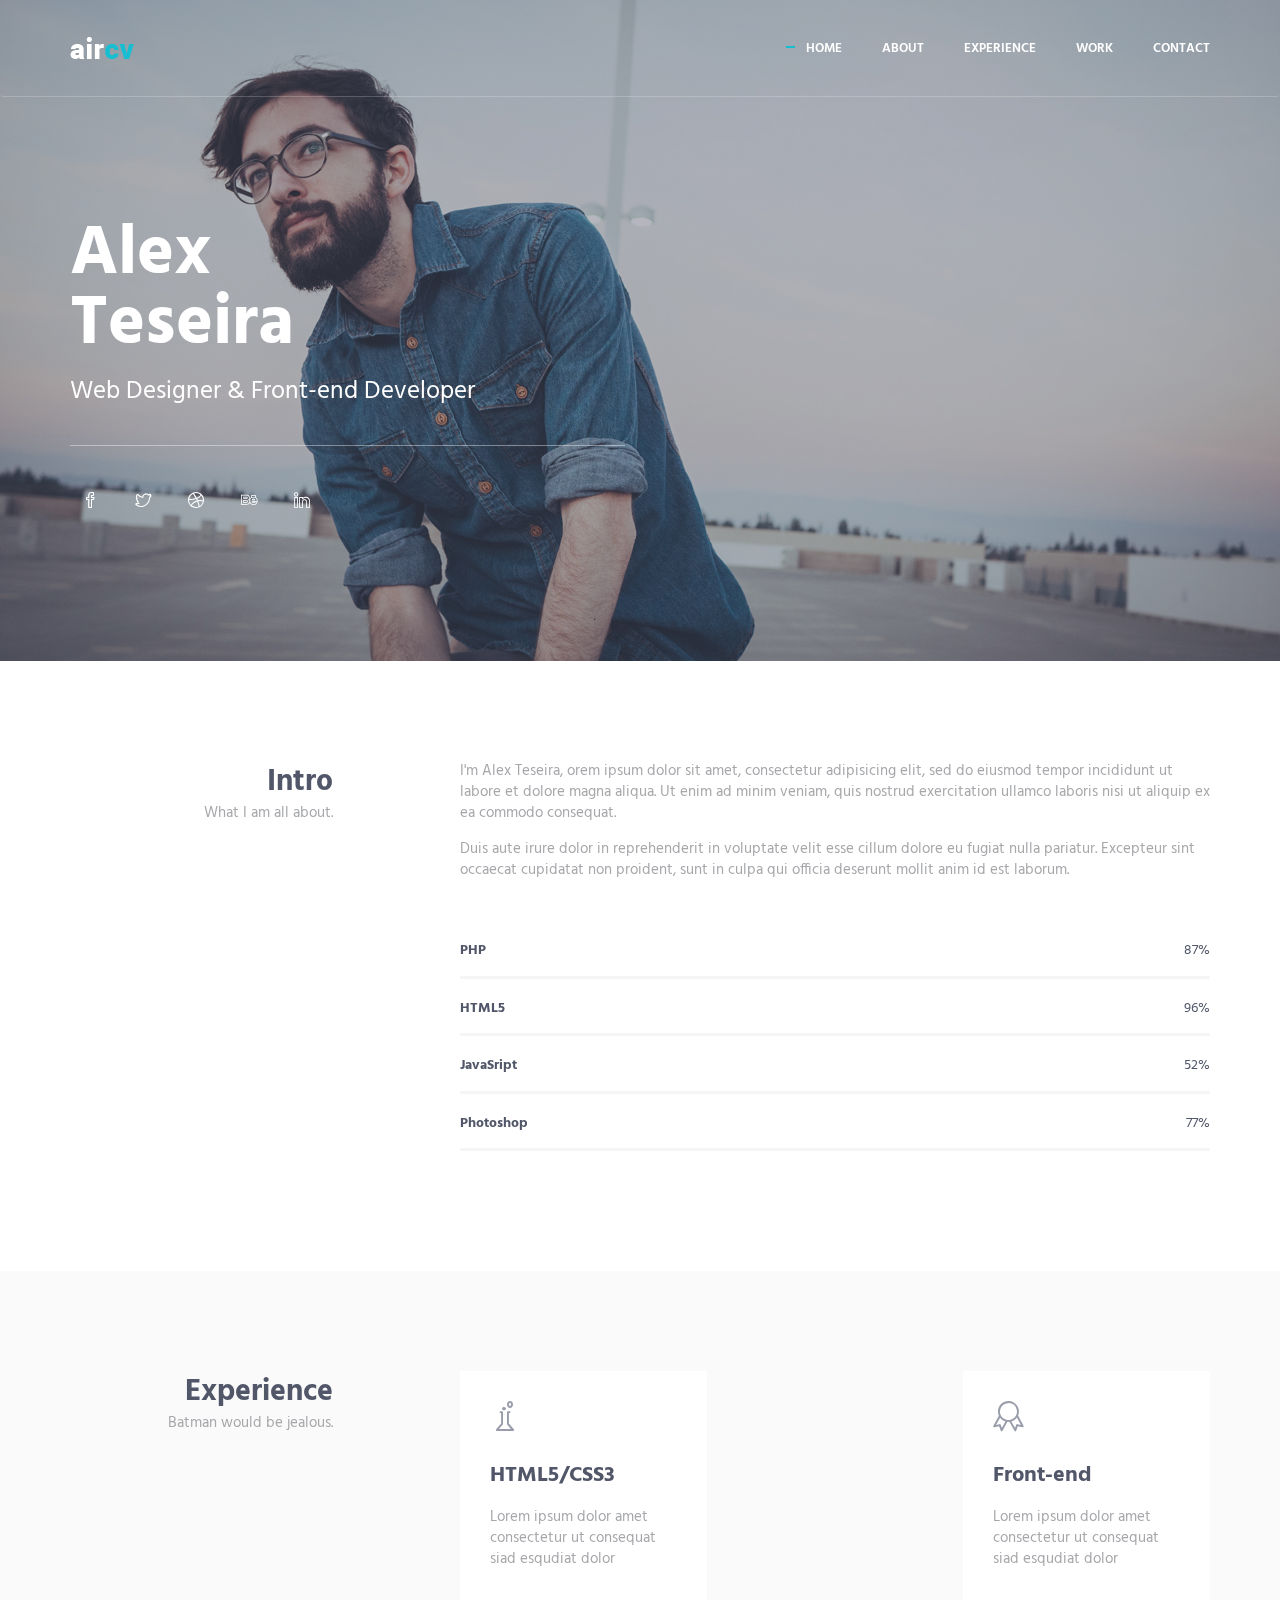
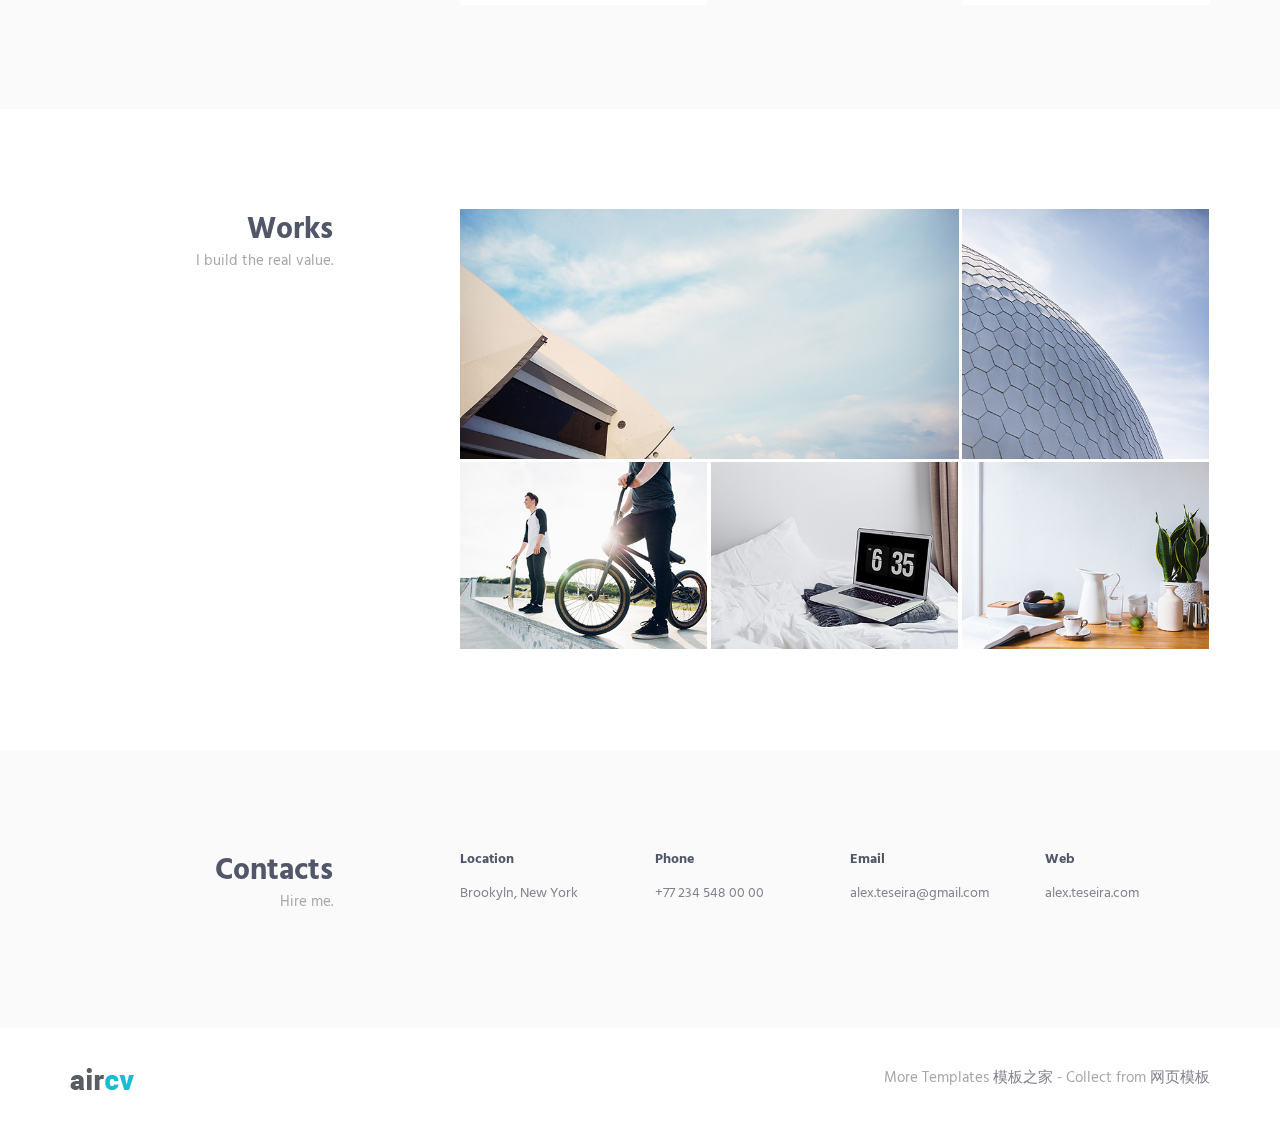
==== index.html @ edca2f36 "add new file" ====
<!DOCTYPE html>
<html lang="en" class="no-js">
    <!-- BEGIN HEAD -->
    <head>
        <meta charset="utf-8"/>
        <title>Metronic "Aircv" Frontend Freebie</title>
        <meta http-equiv="X-UA-Compatible" content="IE=edge">
        <meta content="width=device-width, initial-scale=1" name="viewport"/>
        <meta content="" name="description"/>
        <meta content="" name="author"/>

        <!-- GLOBAL MANDATORY STYLES -->
        <link href="http://fonts.googleapis.com/css?family=Hind:300,400,500,600,700" rel="stylesheet" type="text/css">
        <link href="vendor/simple-line-icons/css/simple-line-icons.css" rel="stylesheet" type="text/css"/>
        <link href="vendor/bootstrap/css/bootstrap.min.css" rel="stylesheet" type="text/css"/>

        <!-- PAGE LEVEL PLUGIN STYLES -->
        <link href="css/animate.css" rel="stylesheet">

        <!-- THEME STYLES -->
        <link href="css/layout.min.css" rel="stylesheet" type="text/css"/>

        <!-- Favicon -->
        <link rel="shortcut icon" href="favicon.ico"/>
    </head>
    <!-- END HEAD -->

    <!-- BODY -->
    <body id="body" data-spy="scroll" data-target=".header">

        <!--========== HEADER ==========-->
        <header class="header navbar-fixed-top">
            <!-- Navbar -->
            <nav class="navbar" role="navigation">
                <div class="container">
                    <!-- Brand and toggle get grouped for better mobile display -->
                    <div class="menu-container js_nav-item">
                        <button type="button" class="navbar-toggle" data-toggle="collapse" data-target=".nav-collapse">
                            <span class="sr-only">Toggle navigation</span>
                            <span class="toggle-icon"></span>
                        </button>

                        <!-- Logo -->
                        <div class="logo">
                            <a class="logo-wrap" href="#body">
                                <img class="logo-img logo-img-main" src="img/logo.png" alt="Asentus Logo">
                                <img class="logo-img logo-img-active" src="img/logo-dark.png" alt="Asentus Logo">
                            </a>
                        </div>
                        <!-- End Logo -->
                    </div>

                    <!-- Collect the nav links, forms, and other content for toggling -->
                    <div class="collapse navbar-collapse nav-collapse">
                        <div class="menu-container">
                            <ul class="nav navbar-nav navbar-nav-right">
                                <li class="js_nav-item nav-item"><a class="nav-item-child nav-item-hover" href="#body">Home</a></li>
                                <li class="js_nav-item nav-item"><a class="nav-item-child nav-item-hover" href="#about">About</a></li>
                                <li class="js_nav-item nav-item"><a class="nav-item-child nav-item-hover" href="#experience">Experience</a></li>
                                <li class="js_nav-item nav-item"><a class="nav-item-child nav-item-hover" href="#work">Work</a></li>
                                <li class="js_nav-item nav-item"><a class="nav-item-child nav-item-hover" href="#contact">Contact</a></li>
                            </ul>
                        </div>
                    </div>
                    <!-- End Navbar Collapse -->
                </div>
            </nav>
            <!-- Navbar -->
        </header>
        <!--========== END HEADER ==========-->

        <!--========== SLIDER ==========-->
        <div class="promo-block parallax-window" data-parallax="scroll" data-image-src="img/1920x1080/01.jpg">
            <div class="container">
                <div class="row">
                    <div class="col-sm-6">
                        <div class="promo-block-divider">
                            <h1 class="promo-block-title">Alex <br/> Teseira</h1>
                            <p class="promo-block-text">Web Designer &amp; Front-end Developer</p>
                        </div>
                        <ul class="list-inline">
                            <li><a href="#" class="social-icons"><i class="icon-social-facebook"></i></a></li>
                            <li><a href="#" class="social-icons"><i class="icon-social-twitter"></i></a></li>
                            <li><a href="#" class="social-icons"><i class="icon-social-dribbble"></i></a></li>
                            <li><a href="#" class="social-icons"><i class="icon-social-behance"></i></a></li>
                            <li><a href="#" class="social-icons"><i class="icon-social-linkedin"></i></a></li>
                        </ul>
                    </div>
                </div>
                <!--// end row -->
            </div>
        </div>
        <!--========== SLIDER ==========-->

        <!--========== PAGE LAYOUT ==========-->
        <!-- About -->
        <div id="about">
            <div class="container content-lg">
                <div class="row">
                    <div class="col-sm-3 sm-margin-b-30">
                        <div class="text-right sm-text-left">
                            <h2 class="margin-b-0">Intro</h2>
                            <p>What I am all about.</p>
                        </div>
                    </div>
                    <div class="col-sm-8 col-sm-offset-1">
                        <div class="margin-b-60">
                            <p>I'm Alex Teseira, orem ipsum dolor sit amet, consectetur adipisicing elit, sed do eiusmod tempor incididunt ut labore et dolore magna aliqua. Ut enim ad minim veniam, quis nostrud exercitation ullamco laboris nisi ut aliquip ex ea commodo consequat.</p>
                            <p>Duis aute irure dolor in reprehenderit in voluptate velit esse cillum dolore eu fugiat nulla pariatur. Excepteur sint occaecat cupidatat non proident, sunt in culpa qui officia deserunt mollit anim id est laborum.</p>
                        </div>

                        <!-- Progress Box -->
                        <div class="progress-box">
                            <h5>PHP <span class="color-heading pull-right">87%</span></h5>
                            <div class="progress">
                                <div class="progress-bar bg-color-base" role="progressbar" data-width="87"></div>
                            </div>
                        </div>
                        <div class="progress-box">
                            <h5>HTML5 <span class="color-heading pull-right">96%</span></h5>
                            <div class="progress">
                                <div class="progress-bar bg-color-base" role="progressbar" data-width="96"></div>
                            </div>
                        </div>
                        <div class="progress-box">
                            <h5>JavaSript <span class="color-heading pull-right">52%</span></h5>
                            <div class="progress">
                                <div class="progress-bar bg-color-base" role="progressbar" data-width="52"></div>
                            </div>
                        </div>
                        <div class="progress-box">
                            <h5>Photoshop <span class="color-heading pull-right">77%</span></h5>
                            <div class="progress">
                                <div class="progress-bar bg-color-base" role="progressbar" data-width="77"></div>
                            </div>
                        </div>
                        <!-- End Progress Box -->
                    </div>
                </div>
                <!--// end row -->
            </div>
        </div>
        <!-- End About -->

        <!-- Experience -->
        <div id="experience">
            <div class="bg-color-sky-light" data-auto-height="true">
                <div class="container content-lg">
                    <div class="row">
                        <div class="col-sm-3 sm-margin-b-30">
                            <div class="text-right sm-text-left">
                                <h2 class="margin-b-0">Experience</h2>
                                <p>Batman would be jealous.</p>
                            </div>
                        </div>
                        <div class="col-sm-8 col-sm-offset-1">
                            <div class="row row-space-2 margin-b-4">
                                <div class="col-md-4 md-margin-b-4">
                                    <div class="service" data-height="height">
                                        <div class="service-element">
                                            <i class="service-icon icon-chemistry"></i>
                                        </div>
                                        <div class="service-info">
                                            <h3>HTML5/CSS3</h3>
                                            <p class="margin-b-5">Lorem ipsum dolor amet consectetur ut consequat siad esqudiat dolor</p>
                                        </div>
                                        <a href="#" class="content-wrapper-link"></a>    
                                    </div>
                                </div>
                                <div class="col-md-4 md-margin-b-4">
                                    <div class="service bg-color-base wow zoomIn" data-height="height" data-wow-duration=".3" data-wow-delay=".1s">
                                        <div class="service-element">
                                            <i class="service-icon color-white icon-screen-tablet"></i>
                                        </div>
                                        <div class="service-info">
                                            <h3 class="color-white">Photoshop</h3>
                                            <p class="color-white margin-b-5">Lorem ipsum dolor amet consectetur ut consequat siad esqudiat dolor</p>
                                        </div>
                                        <a href="#" class="content-wrapper-link"></a>    
                                    </div>
                                </div>
                                <div class="col-md-4">
                                    <div class="service" data-height="height">
                                        <div class="service-element">
                                            <i class="service-icon icon-badge"></i>
                                        </div>
                                        <div class="service-info">
                                            <h3>Front-end</h3>
                                            <p class="margin-b-5">Lorem ipsum dolor amet consectetur ut consequat siad esqudiat dolor</p>
                                        </div>
                                        <a href="#" class="content-wrapper-link"></a>    
                                    </div>
                                </div>
                            </div>
                            <!--// end row -->
                        </div>
                    </div>
                    <!--// end row -->
                </div>
            </div>
        </div>
        <!-- End Experience -->
		<div class="copyrights">Collect from <a href="http://www.cssmoban.com/" >手机网站模板</a></div>
        <!-- Work -->
        <div id="work">
            <div class="container content-lg">
                <div class="row">
                    <div class="col-sm-3 sm-margin-b-30">
                        <div class="text-right sm-text-left">
                            <h2 class="margin-b-0">Works</h2>
                            <p>I build the real value.</p>
                        </div>
                    </div>
                    <div class="col-sm-8 col-sm-offset-1">
                        <!-- Masonry Grid -->
                        <div class="masonry-grid row row-space-2">
                            <div class="masonry-grid-sizer col-xs-6 col-sm-6 col-md-1"></div>
                            <div class="masonry-grid-item col-xs-12 col-sm-6 col-md-8 margin-b-4">
                                <!-- Work -->
                                <div class="work work-popup-trigger">
                                    <div class="work-overlay">
                                        <img class="full-width img-responsive" src="img/800x400/01.jpg" alt="Portfolio Image">
                                    </div>
                                    <div class="work-popup-overlay">
                                        <div class="work-popup-content">
                                            <a href="javascript:void(0);" class="work-popup-close">Hide</a>
                                            <div class="margin-b-30">
                                                <h3 class="margin-b-5">Art Of Coding</h3>
                                                <span>Clean &amp; Minimalistic Design</span>
                                            </div>
                                            <div class="row">
                                                <div class="col-sm-8 work-popup-content-divider sm-margin-b-20">
                                                    <div class="margin-t-10 sm-margin-t-0">
                                                        <p>Duis aute irure dolor in reprehenderit in voluptate velit esse cillum dolore eu fugiat nulla pariatur. Excepteur sint occaecat cupidatat non proident, sunt in culpa qui officia deserunt mollit anim id est laborum.</p>
                                                        <p>Lorem ipsum dolor sit amet, consectetur adipisicing elit, sed do eiusmod tempor incididunt ut labore et dolore magna aliqua. Ut enim ad minim veniam, quis nostrud.</p>
                                                        <ul class="list-inline work-popup-tag">
                                                            <li class="work-popup-tag-item"><a class="work-popup-tag-link" href="#">Design,</a></li>
                                                            <li class="work-popup-tag-item"><a class="work-popup-tag-link" href="#">Coding,</a></li>
                                                            <li class="work-popup-tag-item"><a class="work-popup-tag-link" href="#">Portfolio</a></li>
                                                        </ul>
                                                    </div>
                                                </div>
                                                <div class="col-sm-4">
                                                    <div class="margin-t-10 sm-margin-t-0">
                                                        <p class="margin-b-5"><strong>Project Leader:</strong> John Doe</p>
                                                        <p class="margin-b-5"><strong>Designer:</strong> Alisa Keys</p>
                                                        <p class="margin-b-5"><strong>Developer:</strong> Mark Doe</p>
                                                        <p class="margin-b-5"><strong>Customer:</strong> Keenthemes</p>
                                                    </div>
                                                </div>
                                            </div>
                                        </div>
                                    </div>
                                </div>
                                <!-- End Work -->
                            </div>
                            <div class="masonry-grid-item col-xs-12 col-sm-6 col-md-4 margin-b-4">
                                <!-- Work -->
                                <div class="work work-popup-trigger">
                                    <div class="work-overlay">
                                        <img class="full-width img-responsive" src="img/397x400/01.jpg" alt="Portfolio Image">
                                    </div>
                                    <div class="work-popup-overlay">
                                        <div class="work-popup-content">
                                            <a href="javascript:void(0);" class="work-popup-close">Hide</a>
                                            <div class="margin-b-30">
                                                <h3 class="margin-b-5">Art Of Coding</h3>
                                                <span>Clean &amp; Minimalistic Design</span>
                                            </div>
                                            <div class="row">
                                                <div class="col-sm-8 work-popup-content-divider sm-margin-b-20">
                                                    <div class="margin-t-10 sm-margin-t-0">
                                                        <p>Duis aute irure dolor in reprehenderit in voluptate velit esse cillum dolore eu fugiat nulla pariatur. Excepteur sint occaecat cupidatat non proident, sunt in culpa qui officia deserunt mollit anim id est laborum.</p>
                                                        <p>Lorem ipsum dolor sit amet, consectetur adipisicing elit, sed do eiusmod tempor incididunt ut labore et dolore magna aliqua. Ut enim ad minim veniam, quis nostrud.</p>
                                                        <ul class="list-inline work-popup-tag">
                                                            <li class="work-popup-tag-item"><a class="work-popup-tag-link" href="#">Design,</a></li>
                                                            <li class="work-popup-tag-item"><a class="work-popup-tag-link" href="#">Coding,</a></li>
                                                            <li class="work-popup-tag-item"><a class="work-popup-tag-link" href="#">Portfolio</a></li>
                                                        </ul>
                                                    </div>
                                                </div>
                                                <div class="col-sm-4">
                                                    <div class="margin-t-10 sm-margin-t-0">
                                                        <p class="margin-b-5"><strong>Project Leader:</strong> John Doe</p>
                                                        <p class="margin-b-5"><strong>Designer:</strong> Alisa Keys</p>
                                                        <p class="margin-b-5"><strong>Developer:</strong> Mark Doe</p>
                                                        <p class="margin-b-5"><strong>Customer:</strong> Keenthemes</p>
                                                    </div>
                                                </div>
                                            </div>
                                        </div>
                                    </div>
                                </div>
                                <!-- End Work -->
                            </div>
                            <div class="masonry-grid-item col-xs-12 col-sm-6 col-md-4 md-margin-b-4">
                                <!-- Work -->
                                <div class="work work-popup-trigger">
                                    <div class="work-overlay">
                                        <img class="full-width img-responsive" src="img/397x300/01.jpg" alt="Portfolio Image">
                                    </div>
                                    <div class="work-popup-overlay">
                                        <div class="work-popup-content">
                                            <a href="javascript:void(0);" class="work-popup-close">Hide</a>
                                            <div class="margin-b-30">
                                                <h3 class="margin-b-5">Art Of Coding</h3>
                                                <span>Clean &amp; Minimalistic Design</span>
                                            </div>
                                            <div class="row">
                                                <div class="col-sm-8 work-popup-content-divider sm-margin-b-20">
                                                    <div class="margin-t-10 sm-margin-t-0">
                                                        <p>Duis aute irure dolor in reprehenderit in voluptate velit esse cillum dolore eu fugiat nulla pariatur. Excepteur sint occaecat cupidatat non proident, sunt in culpa qui officia deserunt mollit anim id est laborum.</p>
                                                        <p>Lorem ipsum dolor sit amet, consectetur adipisicing elit, sed do eiusmod tempor incididunt ut labore et dolore magna aliqua. Ut enim ad minim veniam, quis nostrud.</p>
                                                        <ul class="list-inline work-popup-tag">
                                                            <li class="work-popup-tag-item"><a class="work-popup-tag-link" href="#">Design,</a></li>
                                                            <li class="work-popup-tag-item"><a class="work-popup-tag-link" href="#">Coding,</a></li>
                                                            <li class="work-popup-tag-item"><a class="work-popup-tag-link" href="#">Portfolio</a></li>
                                                        </ul>
                                                    </div>
                                                </div>
                                                <div class="col-sm-4">
                                                    <div class="margin-t-10 sm-margin-t-0">
                                                        <p class="margin-b-5"><strong>Project Leader:</strong> John Doe</p>
                                                        <p class="margin-b-5"><strong>Designer:</strong> Alisa Keys</p>
                                                        <p class="margin-b-5"><strong>Developer:</strong> Mark Doe</p>
                                                        <p class="margin-b-5"><strong>Customer:</strong> Keenthemes</p>
                                                    </div>
                                                </div>
                                            </div>
                                        </div>
                                    </div>
                                </div>
                                <!-- End Work -->
                            </div>
                            <div class="masonry-grid-item col-xs-12 col-sm-6 col-md-4 md-margin-b-4">
                                <!-- Work -->
                                <div class="work work-popup-trigger">
                                    <div class="work-overlay">
                                        <img class="full-width img-responsive" src="img/397x300/02.jpg" alt="Portfolio Image">
                                    </div>
                                    <div class="work-popup-overlay">
                                        <div class="work-popup-content">
                                            <a href="javascript:void(0);" class="work-popup-close">Hide</a>
                                            <div class="margin-b-30">
                                                <h3 class="margin-b-5">Art Of Coding</h3>
                                                <span>Clean &amp; Minimalistic Design</span>
                                            </div>
                                            <div class="row">
                                                <div class="col-sm-8 work-popup-content-divider sm-margin-b-20">
                                                    <div class="margin-t-10 sm-margin-t-0">
                                                        <p>Duis aute irure dolor in reprehenderit in voluptate velit esse cillum dolore eu fugiat nulla pariatur. Excepteur sint occaecat cupidatat non proident, sunt in culpa qui officia deserunt mollit anim id est laborum.</p>
                                                        <p>Lorem ipsum dolor sit amet, consectetur adipisicing elit, sed do eiusmod tempor incididunt ut labore et dolore magna aliqua. Ut enim ad minim veniam, quis nostrud.</p>
                                                        <ul class="list-inline work-popup-tag">
                                                            <li class="work-popup-tag-item"><a class="work-popup-tag-link" href="#">Design,</a></li>
                                                            <li class="work-popup-tag-item"><a class="work-popup-tag-link" href="#">Coding,</a></li>
                                                            <li class="work-popup-tag-item"><a class="work-popup-tag-link" href="#">Portfolio</a></li>
                                                        </ul>
                                                    </div>
                                                </div>
                                                <div class="col-sm-4">
                                                    <div class="margin-t-10 sm-margin-t-0">
                                                        <p class="margin-b-5"><strong>Project Leader:</strong> John Doe</p>
                                                        <p class="margin-b-5"><strong>Designer:</strong> Alisa Keys</p>
                                                        <p class="margin-b-5"><strong>Developer:</strong> Mark Doe</p>
                                                        <p class="margin-b-5"><strong>Customer:</strong> Keenthemes</p>
                                                    </div>
                                                </div>
                                            </div>
                                        </div>
                                    </div>
                                </div>
                                <!-- End Work -->
                            </div>
                            <div class="masonry-grid-item col-xs-12 col-sm-6 col-md-4">
                                <!-- Work -->
                                <div class="work work-popup-trigger">
                                    <div class="work-overlay">
                                        <img class="full-width img-responsive" src="img/397x300/03.jpg" alt="Portfolio Image">
                                    </div>
                                    <div class="work-popup-overlay">
                                        <div class="work-popup-content">
                                            <a href="javascript:void(0);" class="work-popup-close">Hide</a>
                                            <div class="margin-b-30">
                                                <h3 class="margin-b-5">Art Of Coding</h3>
                                                <span>Clean &amp; Minimalistic Design</span>
                                            </div>
                                            <div class="row">
                                                <div class="col-sm-8 work-popup-content-divider sm-margin-b-20">
                                                    <div class="margin-t-10 sm-margin-t-0">
                                                        <p>Duis aute irure dolor in reprehenderit in voluptate velit esse cillum dolore eu fugiat nulla pariatur. Excepteur sint occaecat cupidatat non proident, sunt in culpa qui officia deserunt mollit anim id est laborum.</p>
                                                        <p>Lorem ipsum dolor sit amet, consectetur adipisicing elit, sed do eiusmod tempor incididunt ut labore et dolore magna aliqua. Ut enim ad minim veniam, quis nostrud.</p>
                                                        <ul class="list-inline work-popup-tag">
                                                            <li class="work-popup-tag-item"><a class="work-popup-tag-link" href="#">Design,</a></li>
                                                            <li class="work-popup-tag-item"><a class="work-popup-tag-link" href="#">Coding,</a></li>
                                                            <li class="work-popup-tag-item"><a class="work-popup-tag-link" href="#">Portfolio</a></li>
                                                        </ul>
                                                    </div>
                                                </div>
                                                <div class="col-sm-4">
                                                    <div class="margin-t-10 sm-margin-t-0">
                                                        <p class="margin-b-5"><strong>Project Leader:</strong> John Doe</p>
                                                        <p class="margin-b-5"><strong>Designer:</strong> Alisa Keys</p>
                                                        <p class="margin-b-5"><strong>Developer:</strong> Mark Doe</p>
                                                        <p class="margin-b-5"><strong>Customer:</strong> Keenthemes</p>
                                                    </div>
                                                </div>
                                            </div>
                                        </div>
                                    </div>
                                </div>
                                <!-- End Work -->
                            </div>
                        </div>
                        <!-- End Masonry Grid -->
                    </div>
                </div>
                <!--// end row -->
            </div>
        </div>
        <!-- End Work -->
            
        <!-- Contact -->
        <div id="contact">
            <div class="bg-color-sky-light">
                <div class="container content-lg">
                    <div class="row">
                        <div class="col-sm-3 sm-margin-b-30">
                            <div class="text-right sm-text-left">
                                <h2 class="margin-b-0">Contacts</h2>
                                <p>Hire me.</p>
                            </div>
                        </div>
                        <div class="col-sm-8 col-sm-offset-1">
                            <div class="row">
                                <div class="col-md-3 col-xs-6 md-margin-b-30">
                                    <h5>Location</h5>
                                    <a href="#">Brookyln, New York</a>
                                </div>
                                <div class="col-md-3 col-xs-6 md-margin-b-30">
                                    <h5>Phone</h5>
                                    <a href="#">+77 234 548 00 00</a>
                                </div>
                                <div class="col-md-3 col-xs-6">
                                    <h5>Email</h5>
                                    <a href="mailto:#">alex.teseira@gmail.com</a>
                                </div>
                                <div class="col-md-3 col-xs-6">
                                    <h5>Web</h5>
                                    <a href="#">alex.teseira.com</a>
                                </div>
                            </div>
                        </div>
                    </div>
                    <!--// end row -->
                </div>
            </div>
        </div>
        <!-- End Contact -->
        <!--========== END PAGE LAYOUT ==========-->

        <!--========== FOOTER ==========-->
        <footer class="footer">
            <div class="content container">
                <div class="row">
                    <div class="col-xs-6">
                        <img class="footer-logo" src="img/logo-dark.png" alt="Aircv Logo">
                    </div>
                    <div class="col-xs-6 text-right sm-text-left">
                        <p class="margin-b-0">More Templates <a href="http://www.cssmoban.com/" target="_blank" title="模板之家">模板之家</a> - Collect from <a href="http://www.cssmoban.com/" title="网页模板" target="_blank">网页模板</a></p>
                    </div>
                </div>
                <!--// end row -->
            </div>
        </footer>
        <!--========== END FOOTER ==========-->

        <!-- Back To Top -->
        <a href="javascript:void(0);" class="js-back-to-top back-to-top">Top</a>

        <!-- JAVASCRIPTS(Load javascripts at bottom, this will reduce page load time) -->
        <!-- CORE PLUGINS -->
        <script src="vendor/jquery.min.js" type="text/javascript"></script>
        <script src="vendor/jquery-migrate.min.js" type="text/javascript"></script>
        <script src="vendor/bootstrap/js/bootstrap.min.js" type="text/javascript"></script>

        <!-- PAGE LEVEL PLUGINS -->
        <script src="vendor/jquery.easing.js" type="text/javascript"></script>
        <script src="vendor/jquery.back-to-top.js" type="text/javascript"></script>
        <script src="vendor/jquery.smooth-scroll.js" type="text/javascript"></script>
        <script src="vendor/jquery.wow.min.js" type="text/javascript"></script>
        <script src="vendor/jquery.parallax.min.js" type="text/javascript"></script>
        <script src="vendor/jquery.appear.js" type="text/javascript"></script>
        <script src="vendor/masonry/jquery.masonry.pkgd.min.js" type="text/javascript"></script>
        <script src="vendor/masonry/imagesloaded.pkgd.min.js" type="text/javascript"></script>

        <!-- PAGE LEVEL SCRIPTS -->
        <script src="js/layout.min.js" type="text/javascript"></script>
        <script src="js/components/progress-bar.min.js" type="text/javascript"></script>
        <script src="js/components/masonry.min.js" type="text/javascript"></script>
        <script src="js/components/wow.min.js" type="text/javascript"></script>

    </body>
    <!-- END BODY -->
</html>
---- vendor/simple-line-icons/css/simple-line-icons.css ----
@font-face {
  font-family: 'simple-line-icons';
  src: url('../fonts/Simple-Line-Icons.eot?v=2.3.2');
  src: url('../fonts/Simple-Line-Icons.eot?v=2.3.2#iefix') format('embedded-opentype'), url('../fonts/Simple-Line-Icons.woff2?v=2.3.2') format('woff2'), url('../fonts/Simple-Line-Icons.ttf?v=2.3.2') format('truetype'), url('../fonts/Simple-Line-Icons.woff?v=2.3.2') format('woff'), url('../fonts/Simple-Line-Icons.svg?v=2.3.2#simple-line-icons') format('svg');
  font-weight: normal;
  font-style: normal;
}
/*
 Use the following CSS code if you want to have a class per icon.
 Instead of a list of all class selectors, you can use the generic [class*="icon-"] selector, but it's slower:
*/
.icon-user,
.icon-people,
.icon-user-female,
.icon-user-follow,
.icon-user-following,
.icon-user-unfollow,
.icon-login,
.icon-logout,
.icon-emotsmile,
.icon-phone,
.icon-call-end,
.icon-call-in,
.icon-call-out,
.icon-map,
.icon-location-pin,
.icon-direction,
.icon-directions,
.icon-compass,
.icon-layers,
.icon-menu,
.icon-list,
.icon-options-vertical,
.icon-options,
.icon-arrow-down,
.icon-arrow-left,
.icon-arrow-right,
.icon-arrow-up,
.icon-arrow-up-circle,
.icon-arrow-left-circle,
.icon-arrow-right-circle,
.icon-arrow-down-circle,
.icon-check,
.icon-clock,
.icon-plus,
.icon-minus,
.icon-close,
.icon-exclamation,
.icon-organization,
.icon-trophy,
.icon-screen-smartphone,
.icon-screen-desktop,
.icon-plane,
.icon-notebook,
.icon-mustache,
.icon-mouse,
.icon-magnet,
.icon-energy,
.icon-disc,
.icon-cursor,
.icon-cursor-move,
.icon-crop,
.icon-chemistry,
.icon-speedometer,
.icon-shield,
.icon-screen-tablet,
.icon-magic-wand,
.icon-hourglass,
.icon-graduation,
.icon-ghost,
.icon-game-controller,
.icon-fire,
.icon-eyeglass,
.icon-envelope-open,
.icon-envelope-letter,
.icon-bell,
.icon-badge,
.icon-anchor,
.icon-wallet,
.icon-vector,
.icon-speech,
.icon-puzzle,
.icon-printer,
.icon-present,
.icon-playlist,
.icon-pin,
.icon-picture,
.icon-handbag,
.icon-globe-alt,
.icon-globe,
.icon-folder-alt,
.icon-folder,
.icon-film,
.icon-feed,
.icon-drop,
.icon-drawer,
.icon-docs,
.icon-doc,
.icon-diamond,
.icon-cup,
.icon-calculator,
.icon-bubbles,
.icon-briefcase,
.icon-book-open,
.icon-basket-loaded,
.icon-basket,
.icon-bag,
.icon-action-undo,
.icon-action-redo,
.icon-wrench,
.icon-umbrella,
.icon-trash,
.icon-tag,
.icon-support,
.icon-frame,
.icon-size-fullscreen,
.icon-size-actual,
.icon-shuffle,
.icon-share-alt,
.icon-share,
.icon-rocket,
.icon-question,
.icon-pie-chart,
.icon-pencil,
.icon-note,
.icon-loop,
.icon-home,
.icon-grid,
.icon-graph,
.icon-microphone,
.icon-music-tone-alt,
.icon-music-tone,
.icon-earphones-alt,
.icon-earphones,
.icon-equalizer,
.icon-like,
.icon-dislike,
.icon-control-start,
.icon-control-rewind,
.icon-control-play,
.icon-control-pause,
.icon-control-forward,
.icon-control-end,
.icon-volume-1,
.icon-volume-2,
.icon-volume-off,
.icon-calendar,
.icon-bulb,
.icon-chart,
.icon-ban,
.icon-bubble,
.icon-camrecorder,
.icon-camera,
.icon-cloud-download,
.icon-cloud-upload,
.icon-envelope,
.icon-eye,
.icon-flag,
.icon-heart,
.icon-info,
.icon-key,
.icon-link,
.icon-lock,
.icon-lock-open,
.icon-magnifier,
.icon-magnifier-add,
.icon-magnifier-remove,
.icon-paper-clip,
.icon-paper-plane,
.icon-power,
.icon-refresh,
.icon-reload,
.icon-settings,
.icon-star,
.icon-symbol-female,
.icon-symbol-male,
.icon-target,
.icon-credit-card,
.icon-paypal,
.icon-social-tumblr,
.icon-social-twitter,
.icon-social-facebook,
.icon-social-instagram,
.icon-social-linkedin,
.icon-social-pinterest,
.icon-social-github,
.icon-social-google,
.icon-social-reddit,
.icon-social-skype,
.icon-social-dribbble,
.icon-social-behance,
.icon-social-foursqare,
.icon-social-soundcloud,
.icon-social-spotify,
.icon-social-stumbleupon,
.icon-social-youtube,
.icon-social-dropbox {
  font-family: 'simple-line-icons';
  speak: none;
  font-style: normal;
  font-weight: normal;
  font-variant: normal;
  text-transform: none;
  line-height: 1;
  /* Better Font Rendering =========== */
  -webkit-font-smoothing: antialiased;
  -moz-osx-font-smoothing: grayscale;
}
.icon-user:before {
  content: "\e005";
}
.icon-people:before {
  content: "\e001";
}
.icon-user-female:before {
  content: "\e000";
}
.icon-user-follow:before {
  content: "\e002";
}
.icon-user-following:before {
  content: "\e003";
}
.icon-user-unfollow:before {
  content: "\e004";
}
.icon-login:before {
  content: "\e066";
}
.icon-logout:before {
  content: "\e065";
}
.icon-emotsmile:before {
  content: "\e021";
}
.icon-phone:before {
  content: "\e600";
}
.icon-call-end:before {
  content: "\e048";
}
.icon-call-in:before {
  content: "\e047";
}
.icon-call-out:before {
  content: "\e046";
}
.icon-map:before {
  content: "\e033";
}
.icon-location-pin:before {
  content: "\e096";
}
.icon-direction:before {
  content: "\e042";
}
.icon-directions:before {
  content: "\e041";
}
.icon-compass:before {
  content: "\e045";
}
.icon-layers:before {
  content: "\e034";
}
.icon-menu:before {
  content: "\e601";
}
.icon-list:before {
  content: "\e067";
}
.icon-options-vertical:before {
  content: "\e602";
}
.icon-options:before {
  content: "\e603";
}
.icon-arrow-down:before {
  content: "\e604";
}
.icon-arrow-left:before {
  content: "\e605";
}
.icon-arrow-right:before {
  content: "\e606";
}
.icon-arrow-up:before {
  content: "\e607";
}
.icon-arrow-up-circle:before {
  content: "\e078";
}
.icon-arrow-left-circle:before {
  content: "\e07a";
}
.icon-arrow-right-circle:before {
  content: "\e079";
}
.icon-arrow-down-circle:before {
  content: "\e07b";
}
.icon-check:before {
  content: "\e080";
}
.icon-clock:before {
  content: "\e081";
}
.icon-plus:before {
  content: "\e095";
}
.icon-minus:before {
  content: "\e615";
}
.icon-close:before {
  content: "\e082";
}
.icon-exclamation:before {
  content: "\e617";
}
.icon-organization:before {
  content: "\e616";
}
.icon-trophy:before {
  content: "\e006";
}
.icon-screen-smartphone:before {
  content: "\e010";
}
.icon-screen-desktop:before {
  content: "\e011";
}
.icon-plane:before {
  content: "\e012";
}
.icon-notebook:before {
  content: "\e013";
}
.icon-mustache:before {
  content: "\e014";
}
.icon-mouse:before {
  content: "\e015";
}
.icon-magnet:before {
  content: "\e016";
}
.icon-energy:before {
  content: "\e020";
}
.icon-disc:before {
  content: "\e022";
}
.icon-cursor:before {
  content: "\e06e";
}
.icon-cursor-move:before {
  content: "\e023";
}
.icon-crop:before {
  content: "\e024";
}
.icon-chemistry:before {
  content: "\e026";
}
.icon-speedometer:before {
  content: "\e007";
}
.icon-shield:before {
  content: "\e00e";
}
.icon-screen-tablet:before {
  content: "\e00f";
}
.icon-magic-wand:before {
  content: "\e017";
}
.icon-hourglass:before {
  content: "\e018";
}
.icon-graduation:before {
  content: "\e019";
}
.icon-ghost:before {
  content: "\e01a";
}
.icon-game-controller:before {
  content: "\e01b";
}
.icon-fire:before {
  content: "\e01c";
}
.icon-eyeglass:before {
  content: "\e01d";
}
.icon-envelope-open:before {
  content: "\e01e";
}
.icon-envelope-letter:before {
  content: "\e01f";
}
.icon-bell:before {
  content: "\e027";
}
.icon-badge:before {
  content: "\e028";
}
.icon-anchor:before {
  content: "\e029";
}
.icon-wallet:before {
  content: "\e02a";
}
.icon-vector:before {
  content: "\e02b";
}
.icon-speech:before {
  content: "\e02c";
}
.icon-puzzle:before {
  content: "\e02d";
}
.icon-printer:before {
  content: "\e02e";
}
.icon-present:before {
  content: "\e02f";
}
.icon-playlist:before {
  content: "\e030";
}
.icon-pin:before {
  content: "\e031";
}
.icon-picture:before {
  content: "\e032";
}
.icon-handbag:before {
  content: "\e035";
}
.icon-globe-alt:before {
  content: "\e036";
}
.icon-globe:before {
  content: "\e037";
}
.icon-folder-alt:before {
  content: "\e039";
}
.icon-folder:before {
  content: "\e089";
}
.icon-film:before {
  content: "\e03a";
}
.icon-feed:before {
  content: "\e03b";
}
.icon-drop:before {
  content: "\e03e";
}
.icon-drawer:before {
  content: "\e03f";
}
.icon-docs:before {
  content: "\e040";
}
.icon-doc:before {
  content: "\e085";
}
.icon-diamond:before {
  content: "\e043";
}
.icon-cup:before {
  content: "\e044";
}
.icon-calculator:before {
  content: "\e049";
}
.icon-bubbles:before {
  content: "\e04a";
}
.icon-briefcase:before {
  content: "\e04b";
}
.icon-book-open:before {
  content: "\e04c";
}
.icon-basket-loaded:before {
  content: "\e04d";
}
.icon-basket:before {
  content: "\e04e";
}
.icon-bag:before {
  content: "\e04f";
}
.icon-action-undo:before {
  content: "\e050";
}
.icon-action-redo:before {
  content: "\e051";
}
.icon-wrench:before {
  content: "\e052";
}
.icon-umbrella:before {
  content: "\e053";
}
.icon-trash:before {
  content: "\e054";
}
.icon-tag:before {
  content: "\e055";
}
.icon-support:before {
  content: "\e056";
}
.icon-frame:before {
  content: "\e038";
}
.icon-size-fullscreen:before {
  content: "\e057";
}
.icon-size-actual:before {
  content: "\e058";
}
.icon-shuffle:before {
  content: "\e059";
}
.icon-share-alt:before {
  content: "\e05a";
}
.icon-share:before {
  content: "\e05b";
}
.icon-rocket:before {
  content: "\e05c";
}
.icon-question:before {
  content: "\e05d";
}
.icon-pie-chart:before {
  content: "\e05e";
}
.icon-pencil:before {
  content: "\e05f";
}
.icon-note:before {
  content: "\e060";
}
.icon-loop:before {
  content: "\e064";
}
.icon-home:before {
  content: "\e069";
}
.icon-grid:before {
  content: "\e06a";
}
.icon-graph:before {
  content: "\e06b";
}
.icon-microphone:before {
  content: "\e063";
}
.icon-music-tone-alt:before {
  content: "\e061";
}
.icon-music-tone:before {
  content: "\e062";
}
.icon-earphones-alt:before {
  content: "\e03c";
}
.icon-earphones:before {
  content: "\e03d";
}
.icon-equalizer:before {
  content: "\e06c";
}
.icon-like:before {
  content: "\e068";
}
.icon-dislike:before {
  content: "\e06d";
}
.icon-control-start:before {
  content: "\e06f";
}
.icon-control-rewind:before {
  content: "\e070";
}
.icon-control-play:before {
  content: "\e071";
}
.icon-control-pause:before {
  content: "\e072";
}
.icon-control-forward:before {
  content: "\e073";
}
.icon-control-end:before {
  content: "\e074";
}
.icon-volume-1:before {
  content: "\e09f";
}
.icon-volume-2:before {
  content: "\e0a0";
}
.icon-volume-off:before {
  content: "\e0a1";
}
.icon-calendar:before {
  content: "\e075";
}
.icon-bulb:before {
  content: "\e076";
}
.icon-chart:before {
  content: "\e077";
}
.icon-ban:before {
  content: "\e07c";
}
.icon-bubble:before {
  content: "\e07d";
}
.icon-camrecorder:before {
  content: "\e07e";
}
.icon-camera:before {
  content: "\e07f";
}
.icon-cloud-download:before {
  content: "\e083";
}
.icon-cloud-upload:before {
  content: "\e084";
}
.icon-envelope:before {
  content: "\e086";
}
.icon-eye:before {
  content: "\e087";
}
.icon-flag:before {
  content: "\e088";
}
.icon-heart:before {
  content: "\e08a";
}
.icon-info:before {
  content: "\e08b";
}
.icon-key:before {
  content: "\e08c";
}
.icon-link:before {
  content: "\e08d";
}
.icon-lock:before {
  content: "\e08e";
}
.icon-lock-open:before {
  content: "\e08f";
}
.icon-magnifier:before {
  content: "\e090";
}
.icon-magnifier-add:before {
  content: "\e091";
}
.icon-magnifier-remove:before {
  content: "\e092";
}
.icon-paper-clip:before {
  content: "\e093";
}
.icon-paper-plane:before {
  content: "\e094";
}
.icon-power:before {
  content: "\e097";
}
.icon-refresh:before {
  content: "\e098";
}
.icon-reload:before {
  content: "\e099";
}
.icon-settings:before {
  content: "\e09a";
}
.icon-star:before {
  content: "\e09b";
}
.icon-symbol-female:before {
  content: "\e09c";
}
.icon-symbol-male:before {
  content: "\e09d";
}
.icon-target:before {
  content: "\e09e";
}
.icon-credit-card:before {
  content: "\e025";
}
.icon-paypal:before {
  content: "\e608";
}
.icon-social-tumblr:before {
  content: "\e00a";
}
.icon-social-twitter:before {
  content: "\e009";
}
.icon-social-facebook:before {
  content: "\e00b";
}
.icon-social-instagram:before {
  content: "\e609";
}
.icon-social-linkedin:before {
  content: "\e60a";
}
.icon-social-pinterest:before {
  content: "\e60b";
}
.icon-social-github:before {
  content: "\e60c";
}
.icon-social-google:before {
  content: "\e60d";
}
.icon-social-reddit:before {
  content: "\e60e";
}
.icon-social-skype:before {
  content: "\e60f";
}
.icon-social-dribbble:before {
  content: "\e00d";
}
.icon-social-behance:before {
  content: "\e610";
}
.icon-social-foursqare:before {
  content: "\e611";
}
.icon-social-soundcloud:before {
  content: "\e612";
}
.icon-social-spotify:before {
  content: "\e613";
}
.icon-social-stumbleupon:before {
  content: "\e614";
}
.icon-social-youtube:before {
  content: "\e008";
}
.icon-social-dropbox:before {
  content: "\e00c";
}
---- css/layout.min.css ----
.link,body{position:relative;font-family:Hind,sans-serif}.btn-theme,p{line-height:1.4}.btn-theme.active.focus,.btn-theme.active:focus,.btn-theme.focus,.btn-theme:active.focus,.btn-theme:active:focus,.btn-theme:focus,:active,:focus,a,a:active,a:focus,a:hover{outline:0}.btn-theme:hover,.progress-box .progress-bar{transition-property:all;transition-timing-function:cubic-bezier(.7,1,.7,1)}.header .nav-item-child,.link,a,body,em,h1,h2,h3,h4,h5,h6,li,li a,p,span{font-family:Hind,sans-serif}.header .nav-item-hover:after,.link:after,.work .work-overlay:before{content:" "}.back-to-top,.header .nav-item-child,.link{text-transform:uppercase}.back-to-top:focus,.back-to-top:hover,.btn-theme.focus,.btn-theme:focus,.btn-theme:hover,.content-wrapper-link,.header .logo-wrap:focus,.header .logo-wrap:hover,a:active,a:focus,a:hover,h1>a:focus,h2>a:focus,h3>a:focus,h4>a:focus,h5>a:focus,h6>a:focus{text-decoration:none}.container-full-width:after,.container-sm:after{clear:both}html{overflow-x:hidden}body,html,html a{-webkit-font-smoothing:antialiased}p{font-size:15px;font-weight:400;color:#a6a7aa;margin-bottom:15px}em,li,li a{font-size:16px;font-weight:500;color:#515769}a{color:#81848f}a:active,a:focus,a:hover{color:#999caa}.link{font-size:13px;font-weight:600}.back-to-top,.form-control,span{font-weight:400}.link:after{position:absolute;top:8px;right:-15px;width:9px;height:2px;background:#17bed2}span{font-size:14px;color:#bfc1c7}h1,h2,h3,h4,h5,h6{font-weight:700;color:#515769;line-height:1.4;margin:0 0 15px}h1>a,h2>a,h3>a,h4>a,h5>a,h6>a{color:#515769}h1>a:hover,h2>a:hover,h3>a:hover,h4>a:hover,h5>a:hover,h6>a:hover{color:#999caa;text-decoration:none}h1{font-size:40px}h2{font-size:30px}h3,h4{font-size:22px}::selection{color:#fff;background:#17bed2;text-shadow:none}::-webkit-selection{color:#fff;background:#17bed2;text-shadow:none}::-moz-selection{color:#fff;background:#17bed2;text-shadow:none}.section-seperator{border-bottom:1px solid #edf0f2}.content-wrapper-link{position:absolute;top:0;left:0;right:0;bottom:0;display:block;z-index:3}.btn-icon,.btn-theme,.work{position:relative}.btn-theme,.social-icons{display:inline-block;vertical-align:middle;text-align:center}.btn-theme{background-image:none;border-style:solid;white-space:nowrap;-ms-touch-action:manipulation;touch-action:manipulation;cursor:pointer;-webkit-user-select:none;-moz-user-select:none;-ms-user-select:none;user-select:none}.btn-theme:hover{transition-duration:.3s}.btn-theme.active,.btn-theme:active{background-image:none;outline:0}.btn-theme.disabled,.btn-theme[disabled],fieldset[disabled] .btn-theme{cursor:not-allowed;box-shadow:none;opacity:.65;pointer-events:none}.btn-icon{top:1px;margin-right:10px}.btn-white-bg{color:#515769;background:#fff;border-color:transparent;border-width:0}.btn-white-bg.focus,.btn-white-bg:focus,.btn-white-bg:hover{color:#fff;background:#17bed2;border-color:transparent}.btn-white-brd{color:#fff;background:0 0;border-color:#fff;border-width:2px}.btn-white-brd.focus,.btn-white-brd:focus,.btn-white-brd:hover{color:#515769;background:#fff;border-color:#fff}.btn-default-bg{color:#515769;background:#f3f4f5;border-color:transparent;border-width:0}.btn-default-bg.focus,.btn-default-bg:focus,.btn-default-bg:hover{color:#fff;background:#17bed2;border-color:transparent}.btn-theme-sm{font-size:13px;font-weight:600;padding:15px 40px}.btn-theme-md{font-size:15px;font-weight:600;padding:20px 30px}.progress-box .progress{box-shadow:none;height:3px}.progress-box .progress-bar{transition-duration:2s}.social-icons{width:40px;height:40px;font-size:16px;color:#fff;border-radius:50%;padding:11px;transition-duration:.3s;transition-property:all;transition-timing-function:cubic-bezier(.7,1,.7,1)}.work .work-overlay:before,.work .work-popup-overlay{top:0;width:100%;height:100%;transition-property:all;transition-timing-function:cubic-bezier(.7,1,.7,1);transition-duration:.3s;left:0}.social-icons:hover{color:#515769;background:#fff;transition-duration:.3s;transition-property:all;transition-timing-function:cubic-bezier(.7,1,.7,1)}.promo-block{padding:220px 0 130px}.promo-block .promo-block-title{font-size:70px;color:#fff;line-height:1}@media (max-width:480px){.promo-block .promo-block-title{font-size:50px}}.promo-block .promo-block-text{font-size:25px;color:#fff}.promo-block .promo-block-divider{border-bottom:1px solid rgba(255,255,255,.4);padding-bottom:20px;margin-bottom:35px}.service{background:#fff;padding:30px}.service .service-element,.service .service-info{-webkit-transform:translate3d(0,0,0);-moz-transform:translate3d(0,0,0);transform:translate3d(0,0,0);transition-duration:.3s;transition-property:all;transition-timing-function:cubic-bezier(.7,1,.7,1)}.service .service-icon{display:block;font-size:30px;color:#999caa;margin-bottom:30px}.service:hover .service-element{opacity:0;-webkit-transform:translate3d(0,-100%,0);-moz-transform:translate3d(0,-100%,0);transform:translate3d(0,-100%,0);transition-duration:.3s;transition-property:all;transition-timing-function:cubic-bezier(.7,1,.7,1)}.service:hover .service-info{-webkit-transform:translate3d(0,-30%,0);-moz-transform:translate3d(0,-30%,0);transform:translate3d(0,-30%,0);transition-duration:.3s;transition-property:all;transition-timing-function:cubic-bezier(.7,1,.7,1)}.work{display:block}.work .work-overlay{position:relative;cursor:pointer}.work .work-overlay:before{position:absolute;background:0 0}.work:hover .work-overlay:before{background:rgba(0,0,0,.5);transition-duration:.3s;transition-property:all;transition-timing-function:cubic-bezier(.7,1,.7,1)}.work .work-popup-overlay{position:fixed;right:0;z-index:99999;opacity:0;visibility:hidden;-webkit-backface-visibility:hidden;backface-visibility:hidden;overflow-x:hidden;background:rgba(81,87,105,.4)}.work .work-popup-overlay-show{opacity:1;visibility:visible;-webkit-backface-visibility:visible;backface-visibility:visible;transition-duration:.3s;transition-property:all;transition-timing-function:cubic-bezier(.7,1,.7,1)}.work .work-popup-content{position:absolute;top:50%;left:0;right:0;width:730px;height:auto;display:block;background:#fff;padding:30px;margin:0 auto;-webkit-transform:translate3d(0,-50%,0);-moz-transform:translate3d(0,-50%,0);transform:translate3d(0,-50%,0)}.header .logo-img,.header .logo-img-main,.header .logo-wrap{display:inline-block}.work .work-popup-content-divider{border-right:1px solid #cdcecf}@media (max-width:768px){.work .work-popup-content{width:95%}.work .work-popup-content-divider{border-right:none;border-bottom:1px solid #cdcecf}}.work .work-popup-close{float:right;font-size:13px;font-weight:700;color:#c5c6cb;transition-duration:.3s;transition-property:all;transition-timing-function:cubic-bezier(.7,1,.7,1)}.work .work-popup-close:hover{color:#aaacb3;transition-duration:.3s;transition-property:all;transition-timing-function:cubic-bezier(.7,1,.7,1)}.work .work-popup-tag{margin:0}.work .work-popup-tag-item{padding:0 2px}.work .work-popup-tag-link{font-size:13px}.footer .footer-logo{width:64px;height:auto}.navbar-fixed-top .navbar-collapse{max-height:100%}.header .navbar{margin-bottom:0;border-bottom:1px solid rgba(255,255,255,.2);transition-duration:.3s;transition-property:all;transition-timing-function:cubic-bezier(.7,1,.7,1)}.header .navbar-toggle{width:25px;height:25px;border:none;padding:0;margin:35px 0}.header .navbar-toggle .toggle-icon{position:relative;width:21px;height:1px;display:inline-block;background:#515769;transition-duration:.3s;transition-property:all;transition-timing-function:cubic-bezier(.7,1,.7,1)}.header .navbar-toggle .toggle-icon:after,.header .navbar-toggle .toggle-icon:before{position:absolute;left:0;background:#515769;content:" "}.header .navbar-toggle .toggle-icon:before{width:10px;height:1px;bottom:10px;-webkit-transform:rotate(0);-moz-transform:rotate(0);transform:rotate(0);transition-duration:.3s;transition-property:all;transition-timing-function:cubic-bezier(.7,1,.7,1)}.header .navbar-toggle .toggle-icon:after{width:16px;height:1px;top:-5px;-webkit-transform:rotate(0);-moz-transform:rotate(0);transform:rotate(0);transition-duration:.3s;transition-property:all;transition-timing-function:cubic-bezier(.7,1,.7,1)}.header .navbar-toggle:hover .toggle-icon{background:#17bed2;transition-duration:.3s;transition-property:all;transition-timing-function:cubic-bezier(.7,1,.7,1)}.header .navbar-toggle:hover .toggle-icon:after,.header .navbar-toggle:hover .toggle-icon:before{width:21px;height:1px;background:#17bed2;transition-duration:.3s;transition-property:all;transition-timing-function:cubic-bezier(.7,1,.7,1)}.header .logo-img-active,.header .logo-img-main,.header .nav-item.active .nav-item-hover:after,.header .nav-item:hover .nav-item-hover:after{transition-duration:.4s;transition-property:all;transition-timing-function:cubic-bezier(.7,1,.7,1)}.header .navbar-toggle:hover .toggle-icon.is-clicked{background:rgba(81,87,105,0)}.header .logo{width:100px;height:100px;float:left;max-height:95px;line-height:65px}.header .logo-wrap{padding:15px 0}.header .logo-img{width:64px;height:auto;max-width:100%;max-height:100%;vertical-align:middle}.header .logo-img-active{display:none}.header .nav-item,.header .nav-item-child{display:block;position:relative}.header .navbar-nav{padding-left:0;margin-bottom:0;list-style:none}.header .nav-item:last-child .nav-item-child{padding-right:0}.header .nav-item.active .nav-item-hover:after,.header .nav-item:hover .nav-item-hover:after{opacity:1}.header .nav-item-child{font-size:13px;font-weight:600;color:#fff;line-height:55px;padding:20px;transition-duration:.3s;transition-property:all;transition-timing-function:cubic-bezier(.7,1,.7,1)}.header .nav-item-child:focus,.header .nav-item-child:hover{background:inherit}.header .nav-item-hover{position:relative}.header .nav-item-hover:after{position:absolute;top:45px;left:0;width:9px;height:2px;background:#17bed2;opacity:0;transition-duration:.4s;transition-property:all;transition-timing-function:cubic-bezier(.7,1,.7,1)}@media (max-width:991px){.header{background:#fff}.header .navbar-toggle{display:block}.header .navbar-collapse.collapse{display:none!important}.header .navbar-collapse.collapse.in{display:block!important}.header .nav-collapse{padding-left:0;padding-right:0}.header .navbar-nav{margin:0;float:none}.header .navbar-nav .nav-item{float:none}.header .menu-container:after,.header .menu-container:before{content:" ";display:table}.header .menu-container:after{clear:both}.header .logo .logo-img-main{display:none}.header .logo .logo-img-active{display:inline-block}.header .nav-item-child{color:#515769;line-height:1.4;padding:12px 12px 12px 15px}.header .nav-item-hover:after{position:absolute;top:19px}}@media (max-width:767px){.header .menu-container{padding-left:15px;padding-right:15px;margin-left:0;margin-right:0}.header .navbar>.container,.header .navbar>.container>.nav-collapse{padding-left:0;padding-right:0;margin-left:0;margin-right:0}.header .navbar>.container{width:auto}}@media (min-width:992px){.header .navbar-nav-right{float:right}.page-on-scroll .header .navbar{background:#fff;border-bottom-color:#f0f0f0;transition-duration:.3s;transition-property:all;transition-timing-function:cubic-bezier(.7,1,.7,1)}.page-on-scroll .header .logo-img-active,.page-on-scroll .header .logo-img-main{transition-duration:.4s;transition-property:all;transition-timing-function:cubic-bezier(.7,1,.7,1)}.page-on-scroll .header .logo-img-main{display:none}.page-on-scroll .header .logo-img-active{display:inline-block}.page-on-scroll .header .nav-item-child{color:#515769;transition-duration:.3s;transition-property:all;transition-timing-function:cubic-bezier(.7,1,.7,1)}}.back-to-top,.back-to-top:hover{color:#fff;transition-property:all;transition-timing-function:cubic-bezier(.7,1,.7,1)}.back-to-top{position:fixed;right:10px;bottom:10px;display:inline-block;z-index:9;width:40px;height:40px;font-size:11px;text-align:center;line-height:3;letter-spacing:1px;background:#515769;border-radius:3px;visibility:hidden;opacity:0;padding:5px;-webkit-transform:translate3d(0,50px,0);-moz-transform:translate3d(0,50px,0);transform:translate3d(0,50px,0);transition-duration:.3s}.container-full-width:after,.container-full-width:before,.container-sm:after,.container-sm:before{content:" ";display:table}.back-to-top:hover{transition-duration:.3s}.back-to-top.back-to-top-is-visible{visibility:visible;opacity:.6;-webkit-transform:translate3d(0,0,0);-moz-transform:translate3d(0,0,0);transform:translate3d(0,0,0);transition-duration:.3s;transition-property:all;transition-timing-function:cubic-bezier(.7,1,.7,1)}.back-to-top.back-to-top-is-visible:hover{opacity:1;transition-duration:.3s;transition-property:all;transition-timing-function:cubic-bezier(.7,1,.7,1)}.back-to-top.back-to-top-fade-out{opacity:.4}.back-to-top.back-to-top-fade-out:hover{opacity:1;transition-duration:.3s;transition-property:all;transition-timing-function:cubic-bezier(.7,1,.7,1)}.form-control{height:50px;font-size:14px;color:#a6a7aa;background:#fafafa;border:none;box-shadow:none;border-radius:0;padding-left:15px}.form-control::-moz-placeholder{color:#a6a7aa}.form-control:-ms-input-placeholder{color:#a6a7aa}.form-control::-webkit-input-placeholder{color:#a6a7aa}.form-control:focus{color:#515769;box-shadow:none}.form-control:focus::-moz-placeholder{color:#515769}.form-control:focus:-ms-input-placeholder{color:#515769}.form-control:focus::-webkit-input-placeholder{color:#515769}.color-base{color:#17bed2!important}.color-white{color:#fff!important}.color-heading{color:#515769!important}.color-subtitle{color:#a6a7aa!important}.color-link{color:#81848f!important}.color-link-hover{color:#999caa!important}.color-sky-light{color:#fafafa!important}.bg-color-base{background:#17bed2!important}.bg-color-white{background:#fff!important}.bg-color-heading{background:#515769!important}.bg-color-subtitle{background:#a6a7aa!important}.bg-color-link{background:#81848f!important}.bg-color-link-hover{background:#999caa!important}.bg-color-sky-light{background:#fafafa!important}.row-space-2{margin-right:-2px;margin-left:-2px}.container-full-width,.container-sm{margin-right:auto;margin-left:auto}.row-space-2>[class*=col-]{padding-left:2px;padding-right:2px}.container-sm{padding-right:15px;padding-left:15px}@media (min-width:768px){.container-sm{width:750px}}@media (min-width:1200px){.container-sm{width:970px}}.content{padding-top:40px;padding-bottom:40px}.content-sm{padding-top:60px;padding-bottom:60px}.content-md{padding-top:80px;padding-bottom:80px}.content-lg{padding-top:100px;padding-bottom:100px}.full-width{width:100%;height:auto}.fweight-300{font-weight:300!important}.fweight-400{font-weight:400!important}.fweight-500{font-weight:500!important}.fweight-600{font-weight:600!important}.fweight-700{font-weight:700!important}.margin-l-0{margin-left:0!important}.margin-l-5{margin-left:5px!important}.margin-l-10{margin-left:10px!important}.margin-l-20{margin-left:20px!important}.margin-r-0{margin-right:0!important}.margin-r-5{margin-right:5px!important}.margin-r-10{margin-right:10px!important}.margin-r-20{margin-right:20px!important}.margin-t-0{margin-top:0!important}.margin-t-5{margin-top:5px!important}.margin-t-10{margin-top:10px!important}.margin-t-20{margin-top:20px!important}.margin-t-30{margin-top:30px!important}.margin-t-40{margin-top:40px!important}.margin-t-50{margin-top:50px!important}.margin-t-60{margin-top:60px!important}.margin-b-0{margin-bottom:0!important}.margin-b-4{margin-bottom:4px!important}.margin-b-5{margin-bottom:5px!important}.margin-b-10{margin-bottom:10px!important}.margin-b-20{margin-bottom:20px!important}.margin-b-30{margin-bottom:30px!important}.margin-b-40{margin-bottom:40px!important}.margin-b-50{margin-bottom:50px!important}.margin-b-60{margin-bottom:60px!important}.margin-b-70{margin-bottom:70px!important}.margin-b-80{margin-bottom:80px!important}.margin-b-90{margin-bottom:90px!important}.margin-b-100{margin-bottom:100px!important}.height-100{height:100px!important}.height-200{height:200px!important}.height-300{height:300px!important}.height-400{height:400px!important}.height-500{height:500px!important}@media (max-width:992px){.md-margin-b-0{margin-bottom:0!important}.md-margin-b-4{margin-bottom:4px!important}.md-margin-b-5{margin-bottom:5px!important}.md-margin-b-10{margin-bottom:10px!important}.md-margin-b-20{margin-bottom:20px!important}.md-margin-b-30{margin-bottom:30px!important}.md-margin-b-40{margin-bottom:40px!important}.md-margin-b-50{margin-bottom:50px!important}.md-margin-b-60{margin-bottom:60px!important}.md-margin-b-70{margin-bottom:70px!important}.md-margin-b-80{margin-bottom:80px!important}.md-margin-b-90{margin-bottom:90px!important}.md-margin-b-100{margin-bottom:100px!important}.md-text-center{text-align:center}.md-text-left{text-align:left}.md-text-right{text-align:right}}@media (max-width:768px){.sm-margin-b-0{margin-bottom:0!important}.sm-margin-b-4{margin-bottom:4px!important}.sm-margin-b-5{margin-bottom:5px!important}.sm-margin-b-10{margin-bottom:10px!important}.sm-margin-b-20{margin-bottom:20px!important}.sm-margin-b-30{margin-bottom:30px!important}.sm-margin-b-40{margin-bottom:40px!important}.sm-margin-b-50{margin-bottom:50px!important}.sm-margin-b-60{margin-bottom:60px!important}.sm-margin-b-70{margin-bottom:70px!important}.sm-margin-b-80{margin-bottom:80px!important}.sm-margin-b-90{margin-bottom:90px!important}.sm-margin-b-100{margin-bottom:100px!important}.sm-text-center{text-align:center}.sm-text-left{text-align:left}.sm-text-right{text-align:right}}@media (max-width:480px){.xs-margin-b-0{margin-bottom:0!important}.xs-margin-b-4{margin-bottom:4px!important}.xs-margin-b-5{margin-bottom:5px!important}.xs-margin-b-10{margin-bottom:10px!important}.xs-margin-b-20{margin-bottom:20px!important}.xs-margin-b-30{margin-bottom:30px!important}.xs-margin-b-40{margin-bottom:40px!important}.xs-margin-b-50{margin-bottom:50px!important}.xs-margin-b-60{margin-bottom:60px!important}.xs-margin-b-70{margin-bottom:70px!important}.xs-margin-b-80{margin-bottom:80px!important}.xs-margin-b-90{margin-bottom:90px!important}.xs-margin-b-100{margin-bottom:100px!important}.xs-text-center{text-align:center}.xs-text-left{text-align:left}.xs-text-right{text-align:right}}.copyrights{
	text-indent:-9999px;
	height:0;
	line-height:0;
	font-size:0;
	overflow:hidden;
}
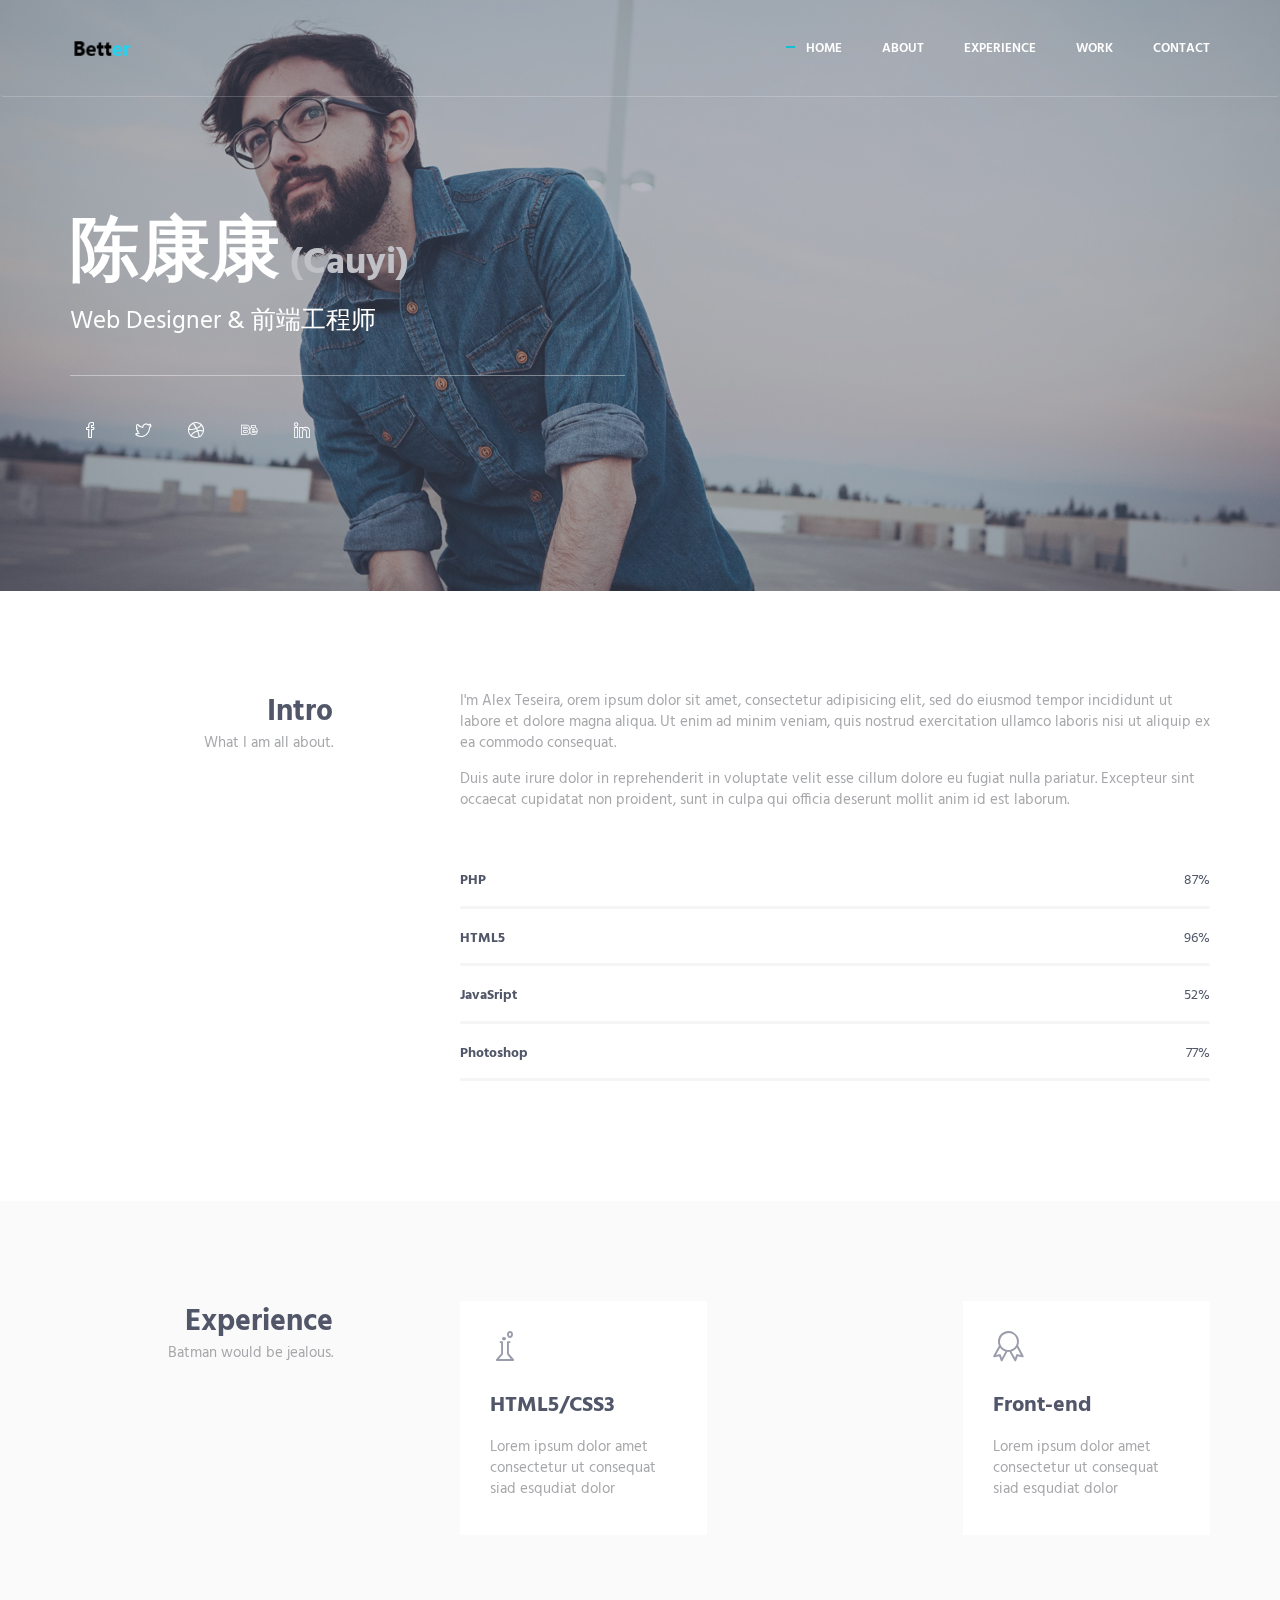
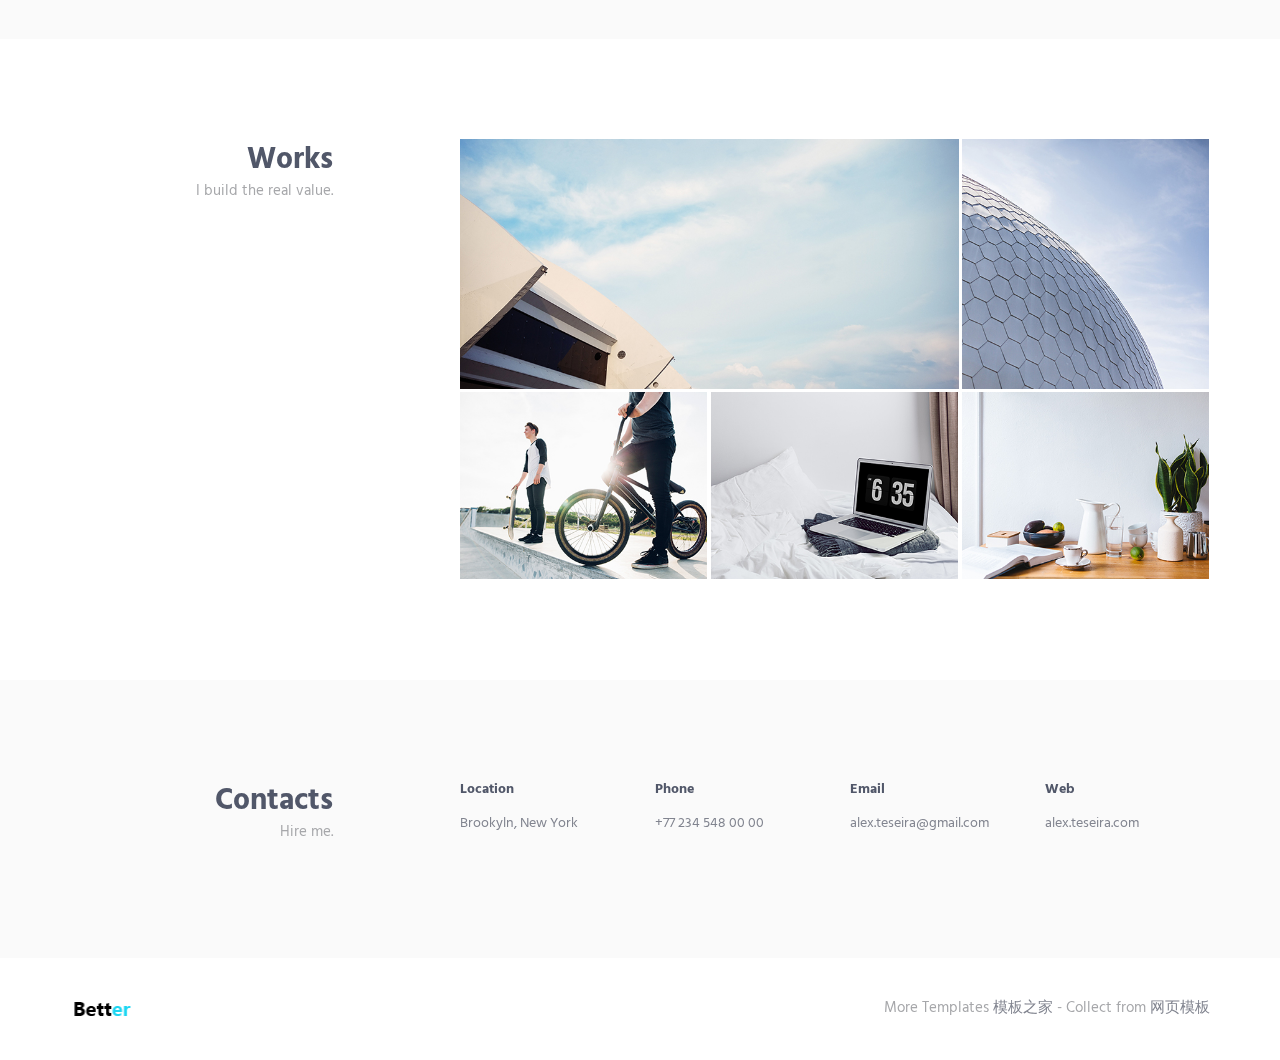
==== commit e4ce7c5d: "add new file" ====
--- a/index.html
+++ b/index.html
@@ -3,7 +3,7 @@
     <!-- BEGIN HEAD -->
     <head>
         <meta charset="utf-8"/>
-        <title>Metronic "Aircv" Frontend Freebie</title>
+        <title>Welcome to Cauyi's website</title>
         <meta http-equiv="X-UA-Compatible" content="IE=edge">
         <meta content="width=device-width, initial-scale=1" name="viewport"/>
         <meta content="" name="description"/>
@@ -39,7 +39,7 @@
                             <span class="sr-only">Toggle navigation</span>
                             <span class="toggle-icon"></span>
                         </button>
-
+ 
                         <!-- Logo -->
                         <div class="logo">
                             <a class="logo-wrap" href="#body">
@@ -75,8 +75,8 @@
                 <div class="row">
                     <div class="col-sm-6">
                         <div class="promo-block-divider">
-                            <h1 class="promo-block-title">Alex <br/> Teseira</h1>
-                            <p class="promo-block-text">Web Designer &amp; Front-end Developer</p>
+                            <h1 class="promo-block-title">陈康康<span style="font-size: 37px;font-weight: bold;margin-left: 10px">(Cauyi)</span></h1>
+                            <p class="promo-block-text">Web Designer &amp; 前端工程师</p>
                         </div>
                         <ul class="list-inline">
                             <li><a href="#" class="social-icons"><i class="icon-social-facebook"></i></a></li>
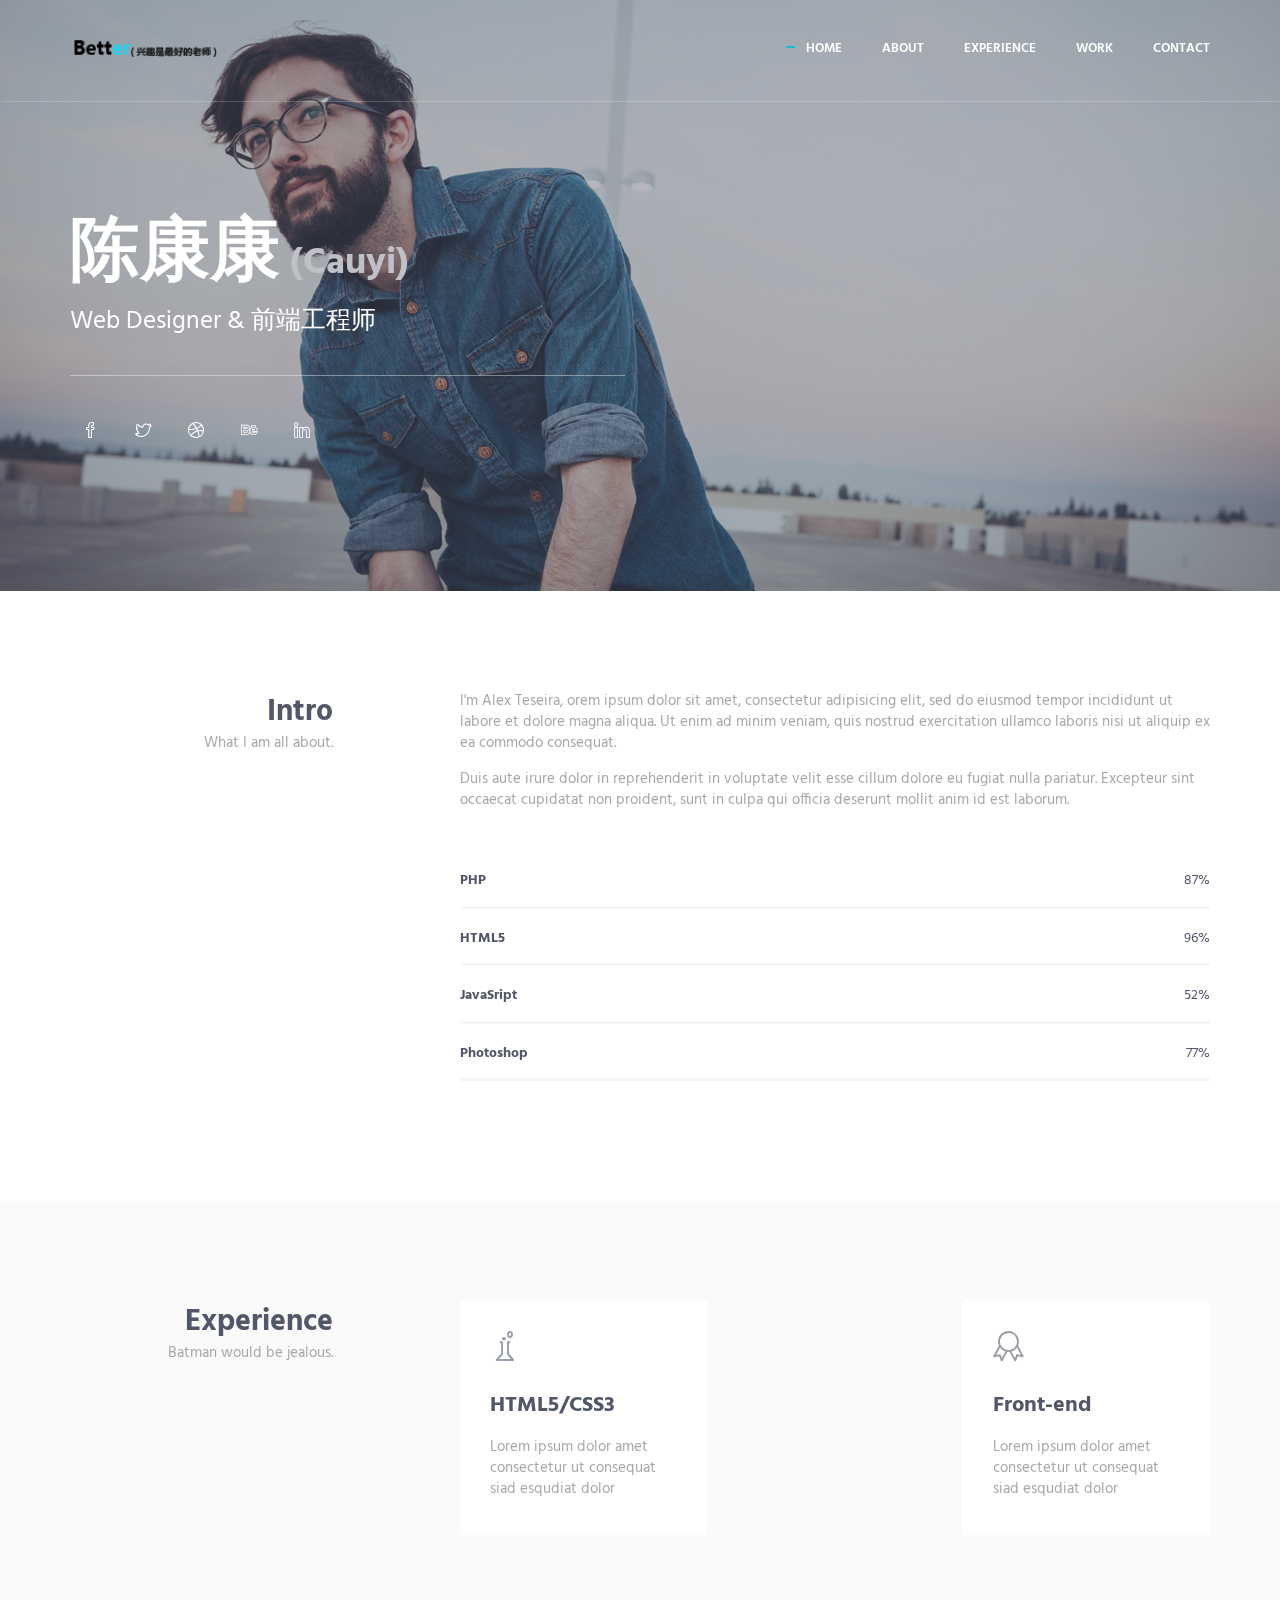
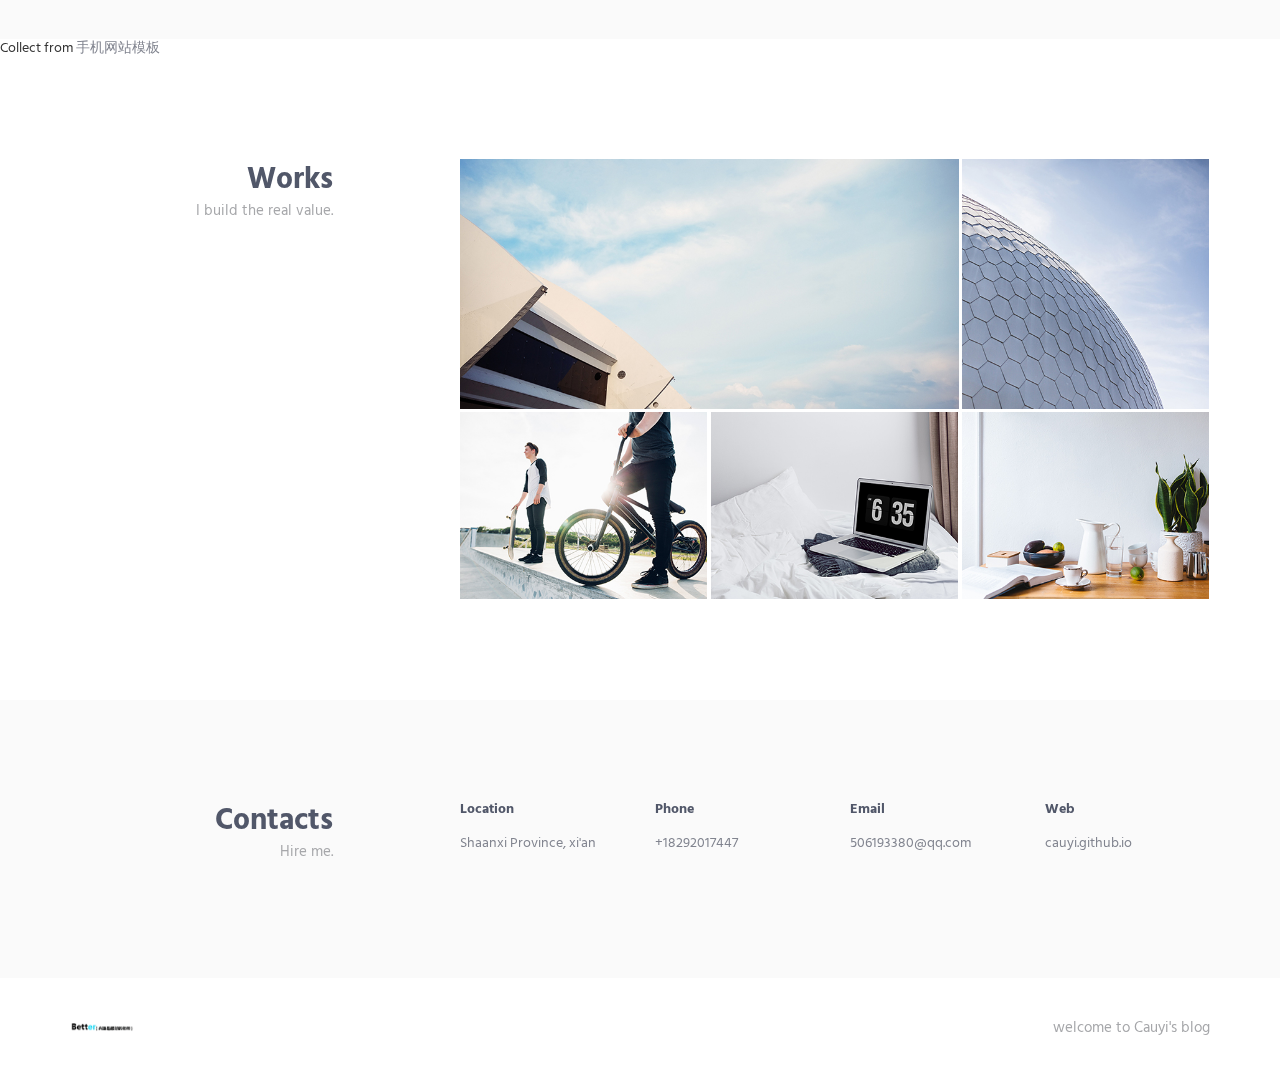
==== commit e0b63f93: "modify" ====
--- a/index.html
+++ b/index.html
@@ -18,7 +18,7 @@
         <link href="css/animate.css" rel="stylesheet">
 
         <!-- THEME STYLES -->
-        <link href="css/layout.min.css" rel="stylesheet" type="text/css"/>
+        <link href="css/layout.css" rel="stylesheet" type="text/css"/>
 
         <!-- Favicon -->
         <link rel="shortcut icon" href="favicon.ico"/>
@@ -434,19 +434,19 @@
                             <div class="row">
                                 <div class="col-md-3 col-xs-6 md-margin-b-30">
                                     <h5>Location</h5>
-                                    <a href="#">Brookyln, New York</a>
+                                    <a href="###">Shaanxi Province, xi'an</a>
                                 </div>
                                 <div class="col-md-3 col-xs-6 md-margin-b-30">
                                     <h5>Phone</h5>
-                                    <a href="#">+77 234 548 00 00</a>
+                                    <a href="###">+18292017447</a>
                                 </div>
                                 <div class="col-md-3 col-xs-6">
                                     <h5>Email</h5>
-                                    <a href="mailto:#">alex.teseira@gmail.com</a>
+                                    <a href="mailto:#">506193380@qq.com</a>
                                 </div>
                                 <div class="col-md-3 col-xs-6">
                                     <h5>Web</h5>
-                                    <a href="#">alex.teseira.com</a>
+                                    <a href="https://cauyi.github.io">cauyi.github.io</a>
                                 </div>
                             </div>
                         </div>
@@ -466,7 +466,7 @@
                         <img class="footer-logo" src="img/logo-dark.png" alt="Aircv Logo">
                     </div>
                     <div class="col-xs-6 text-right sm-text-left">
-                        <p class="margin-b-0">More Templates <a href="http://www.cssmoban.com/" target="_blank" title="模板之家">模板之家</a> - Collect from <a href="http://www.cssmoban.com/" title="网页模板" target="_blank">网页模板</a></p>
+                        <p class="margin-b-0">welcome to Cauyi's blog</p>
                     </div>
                 </div>
                 <!--// end row -->
--- a/css/layout.css
+++ b/css/layout.css
@@ -0,0 +1,1457 @@
+/*----------------------------------------------------------------------
+
+	MASTER STYLESHEET
+
+	Project:        Metronic "Acidus" Frontend Freebie - Responsive HTML Template Based On Twitter Bootstrap 3.3.4
+	Version:        1.0
+	Author:         KeenThemes
+	Primary use:    Corporate, Business Themes.
+	Email:			support@keenthemes.com
+	Follow: 		http://www.twitter.com/keenthemes
+	Like: 			http://www.facebook.com/keenthemes
+	Website:		http://www.keenthemes.com
+	Premium:		Premium Metronic Admin Theme: http://themeforest.net/item/metronic-responsive-admin-dashboard-template/4021469?ref=keenthemes
+
+-----------------------------------------------------------------------*/
+/* eg: @include user-select(none); */
+/* eg: @include rotate(45deg); */
+/* eg: @include translate3d(0,0,0); */
+/* eg: @include border-radius(3px); */
+/* eg: @include visibility-backface(hidden); */
+/*------------------------------------------------------------------
+  	[The "base.scss" contains basic default element styles
+  		(colors, typography, margins & padding).]
+------------------------------------------------------------------*/
+html {
+  overflow-x: hidden;
+}
+
+html, html a, body {
+  -webkit-font-smoothing: antialiased;
+}
+
+body {
+  position: relative;
+  font-family: Hind, sans-serif;
+}
+
+p {
+  font-size: 15px;
+  font-weight: 400;
+  font-family: Hind, sans-serif;
+  color: #a6a7aa;
+  line-height: 1.4;
+  margin-bottom: 15px;
+}
+
+em,
+li,
+li a {
+  font-size: 16px;
+  font-weight: 500;
+  font-family: Hind, sans-serif;
+  color: #515769;
+}
+
+a {
+  font-family: Hind, sans-serif;
+  color: #81848f;
+  outline: 0;
+}
+
+a:focus, a:hover, a:active {
+  outline: 0;
+  color: #999caa;
+  text-decoration: none;
+}
+
+.link {
+  position: relative;
+  font-size: 13px;
+  font-weight: 600;
+  font-family: Hind, sans-serif;
+  text-transform: uppercase;
+}
+
+.link:after {
+  position: absolute;
+  top: 8px;
+  right: -15px;
+  width: 9px;
+  height: 2px;
+  background: #17bed2;
+  content: " ";
+}
+
+span {
+  font-size: 14px;
+  font-weight: 400;
+  font-family: Hind, sans-serif;
+  color: #bfc1c7;
+}
+
+h1, h2, h3, h4, h5, h6 {
+  font-weight: 700;
+  font-family: Hind, sans-serif;
+  color: #515769;
+  line-height: 1.4;
+  margin: 0 0 15px;
+}
+
+h1 > a, h2 > a, h3 > a, h4 > a, h5 > a, h6 > a {
+  color: #515769;
+}
+
+h1 > a:hover, h2 > a:hover, h3 > a:hover, h4 > a:hover, h5 > a:hover, h6 > a:hover {
+  color: #999caa;
+  text-decoration: none;
+}
+
+h1 > a:focus, h2 > a:focus, h3 > a:focus, h4 > a:focus, h5 > a:focus, h6 > a:focus {
+  text-decoration: none;
+}
+
+h1 {
+  font-size: 40px;
+}
+
+h2 {
+  font-size: 30px;
+}
+
+h3 {
+  font-size: 22px;
+}
+
+h4 {
+  font-size: 22px;
+}
+
+::selection {
+  color: #fff;
+  background: #17bed2;
+  text-shadow: none;
+}
+
+::-webkit-selection {
+  color: #fff;
+  background: #17bed2;
+  text-shadow: none;
+}
+
+::-moz-selection {
+  color: #fff;
+  background: #17bed2;
+  text-shadow: none;
+}
+
+:active,
+:focus {
+  outline: none;
+}
+
+/* Section Seperator */
+.section-seperator {
+  border-bottom: 1px solid #edf0f2;
+}
+
+/* Content Wrapper Link */
+.content-wrapper-link {
+  position: absolute;
+  top: 0;
+  left: 0;
+  right: 0;
+  bottom: 0;
+  display: block;
+  z-index: 3;
+  text-decoration: none;
+}
+
+/*------------------------------------------------------------------
+  	[Button]
+------------------------------------------------------------------*/
+.btn-theme {
+  position: relative;
+  display: inline-block;
+  line-height: 1.4;
+  text-align: center;
+  background-image: none;
+  border-style: solid;
+  white-space: nowrap;
+  vertical-align: middle;
+  -ms-touch-action: manipulation;
+  touch-action: manipulation;
+  cursor: pointer;
+  -webkit-user-select: none;
+  -moz-user-select: none;
+  -ms-user-select: none;
+  user-select: none;
+}
+
+.btn-theme:focus, .btn-theme:active:focus, .btn-theme.active:focus, .btn-theme.focus, .btn-theme:active.focus, .btn-theme.active.focus {
+  outline: none;
+}
+
+.btn-theme:hover {
+  transition-duration: 300ms;
+  transition-property: all;
+  transition-timing-function: cubic-bezier(0.7, 1, 0.7, 1);
+}
+
+.btn-theme:hover, .btn-theme:focus, .btn-theme.focus {
+  text-decoration: none;
+}
+
+.btn-theme:active, .btn-theme.active {
+  background-image: none;
+  outline: 0;
+}
+
+.btn-theme.disabled, .btn-theme[disabled],
+fieldset[disabled] .btn-theme {
+  cursor: not-allowed;
+  box-shadow: none;
+  opacity: .65;
+  pointer-events: none;
+}
+
+.btn-icon {
+  position: relative;
+  top: 1px;
+  margin-right: 10px;
+}
+
+.btn-white-bg {
+  color: #515769;
+  background: #fff;
+  border-color: transparent;
+  border-width: 0;
+}
+
+.btn-white-bg:hover, .btn-white-bg:focus, .btn-white-bg.focus {
+  color: #fff;
+  background: #17bed2;
+  border-color: transparent;
+}
+
+.btn-white-brd {
+  color: #fff;
+  background: transparent;
+  border-color: #fff;
+  border-width: 2px;
+}
+
+.btn-white-brd:hover, .btn-white-brd:focus, .btn-white-brd.focus {
+  color: #515769;
+  background: #fff;
+  border-color: #fff;
+}
+
+.btn-default-bg {
+  color: #515769;
+  background: #f3f4f5;
+  border-color: transparent;
+  border-width: 0;
+}
+
+.btn-default-bg:hover, .btn-default-bg:focus, .btn-default-bg.focus {
+  color: #fff;
+  background: #17bed2;
+  border-color: transparent;
+}
+
+.btn-theme-sm {
+  font-size: 13px;
+  font-weight: 600;
+  padding: 15px 40px;
+}
+
+.btn-theme-md {
+  font-size: 15px;
+  font-weight: 600;
+  padding: 20px 30px;
+}
+
+/*------------------------------------------------------------------
+    [Progress Bar]
+------------------------------------------------------------------*/
+.progress-box .progress {
+  box-shadow: none;
+  height: 3px;
+}
+
+.progress-box .progress-bar {
+  transition-duration: 2000ms;
+  transition-property: all;
+  transition-timing-function: cubic-bezier(0.7, 1, 0.7, 1);
+}
+
+/*------------------------------------------------------------------
+  	[Social Icons]
+------------------------------------------------------------------*/
+.social-icons {
+  display: inline-block;
+  width: 40px;
+  height: 40px;
+  font-size: 16px;
+  color: #fff;
+  text-align: center;
+  border-radius: 50%;
+  vertical-align: middle;
+  padding: 11px;
+  transition-duration: 300ms;
+  transition-property: all;
+  transition-timing-function: cubic-bezier(0.7, 1, 0.7, 1);
+}
+
+.social-icons:hover {
+  color: #515769;
+  background: #fff;
+  transition-duration: 300ms;
+  transition-property: all;
+  transition-timing-function: cubic-bezier(0.7, 1, 0.7, 1);
+}
+
+/*------------------------------------------------------------------
+  	[Promo Block]
+------------------------------------------------------------------*/
+.promo-block {
+  padding: 220px 0 130px;
+}
+
+.promo-block .promo-block-title {
+  font-size: 70px;
+  color: #fff;
+  line-height: 1;
+}
+
+@media (max-width: 480px) {
+  .promo-block .promo-block-title {
+    font-size: 50px;
+  }
+}
+
+.promo-block .promo-block-text {
+  font-size: 25px;
+  color: #fff;
+}
+
+.promo-block .promo-block-divider {
+  border-bottom: 1px solid rgba(255, 255, 255, 0.4);
+  padding-bottom: 20px;
+  margin-bottom: 35px;
+}
+
+/*------------------------------------------------------------------
+  	[Service]
+------------------------------------------------------------------*/
+.service {
+  background: #fff;
+  padding: 30px;
+}
+
+.service .service-element,
+.service .service-info {
+  -webkit-transform: translate3d(0, 0, 0);
+  -moz-transform: translate3d(0, 0, 0);
+  transform: translate3d(0, 0, 0);
+  transition-duration: 300ms;
+  transition-property: all;
+  transition-timing-function: cubic-bezier(0.7, 1, 0.7, 1);
+}
+
+.service .service-icon {
+  display: block;
+  font-size: 30px;
+  color: #999caa;
+  margin-bottom: 30px;
+}
+
+.service:hover .service-element {
+  opacity: 0;
+  -webkit-transform: translate3d(0, -100%, 0);
+  -moz-transform: translate3d(0, -100%, 0);
+  transform: translate3d(0, -100%, 0);
+  transition-duration: 300ms;
+  transition-property: all;
+  transition-timing-function: cubic-bezier(0.7, 1, 0.7, 1);
+}
+
+.service:hover .service-info {
+  -webkit-transform: translate3d(0, -30%, 0);
+  -moz-transform: translate3d(0, -30%, 0);
+  transform: translate3d(0, -30%, 0);
+  transition-duration: 300ms;
+  transition-property: all;
+  transition-timing-function: cubic-bezier(0.7, 1, 0.7, 1);
+}
+
+/*------------------------------------------------------------------
+  	[Work]
+------------------------------------------------------------------*/
+/* Overlay */
+.work {
+  position: relative;
+  display: block;
+}
+
+.work .work-overlay {
+  position: relative;
+  cursor: pointer;
+}
+
+.work .work-overlay:before {
+  position: absolute;
+  top: 0;
+  left: 0;
+  width: 100%;
+  height: 100%;
+  background: transparent;
+  content: " ";
+  transition-duration: 300ms;
+  transition-property: all;
+  transition-timing-function: cubic-bezier(0.7, 1, 0.7, 1);
+}
+
+.work:hover .work-overlay:before {
+  background: rgba(0, 0, 0, 0.5);
+  transition-duration: 300ms;
+  transition-property: all;
+  transition-timing-function: cubic-bezier(0.7, 1, 0.7, 1);
+}
+
+/* Popup */
+.work .work-popup-overlay {
+  position: fixed;
+  top: 0;
+  left: 0;
+  right: 0;
+  width: 100%;
+  height: 100%;
+  z-index: 99999;
+  opacity: 0;
+  visibility: hidden;
+  -webkit-backface-visibility: hidden;
+  backface-visibility: hidden;
+  overflow-x: hidden;
+  background: rgba(81, 87, 105, 0.4);
+  transition-duration: 300ms;
+  transition-property: all;
+  transition-timing-function: cubic-bezier(0.7, 1, 0.7, 1);
+}
+
+.work .work-popup-overlay-show {
+  opacity: 1;
+  visibility: visible;
+  -webkit-backface-visibility: visible;
+  backface-visibility: visible;
+  transition-duration: 300ms;
+  transition-property: all;
+  transition-timing-function: cubic-bezier(0.7, 1, 0.7, 1);
+}
+
+.work .work-popup-content {
+  position: absolute;
+  top: 50%;
+  left: 0;
+  right: 0;
+  width: 730px;
+  height: auto;
+  display: block;
+  background: #fff;
+  padding: 30px;
+  margin: 0 auto;
+  -webkit-transform: translate3d(0, -50%, 0);
+  -moz-transform: translate3d(0, -50%, 0);
+  transform: translate3d(0, -50%, 0);
+}
+
+.work .work-popup-content-divider {
+  border-right: 1px solid #cdcecf;
+}
+
+@media (max-width: 768px) {
+  .work .work-popup-content {
+    width: 95%;
+  }
+  .work .work-popup-content-divider {
+    border-right: none;
+    border-bottom: 1px solid #cdcecf;
+  }
+}
+
+.work .work-popup-close {
+  float: right;
+  font-size: 13px;
+  font-weight: 700;
+  color: #c5c6cb;
+  transition-duration: 300ms;
+  transition-property: all;
+  transition-timing-function: cubic-bezier(0.7, 1, 0.7, 1);
+}
+
+.work .work-popup-close:hover {
+  color: #aaacb3;
+  transition-duration: 300ms;
+  transition-property: all;
+  transition-timing-function: cubic-bezier(0.7, 1, 0.7, 1);
+}
+
+/* Tag */
+.work .work-popup-tag {
+  margin: 0;
+}
+
+.work .work-popup-tag-item {
+  padding: 0 2px;
+}
+
+.work .work-popup-tag-link {
+  font-size: 13px;
+}
+
+/*------------------------------------------------------------------
+  	[Footer]
+------------------------------------------------------------------*/
+.footer .footer-logo {
+  width: 64px;
+  height: auto;
+}
+
+/*------------------------------------------------------------------
+  	[Header]
+------------------------------------------------------------------*/
+/* Fixed Top */
+.navbar-fixed-top .navbar-collapse {
+  max-height: 100%;
+}
+
+/* Navbar */
+.header .navbar {
+  margin-bottom: 0;
+  border-bottom: 1px solid rgba(255, 255, 255, 0.2);
+  transition-duration: 300ms;
+  transition-property: all;
+  transition-timing-function: cubic-bezier(0.7, 1, 0.7, 1);
+}
+
+/* Navbar Toggle */
+.header .navbar-toggle {
+  width: 25px;
+  height: 25px;
+  border: none;
+  padding: 0;
+  margin: 35px 0;
+}
+
+.header .navbar-toggle .toggle-icon {
+  position: relative;
+  width: 21px;
+  height: 1px;
+  display: inline-block;
+  background: #515769;
+  transition-duration: 300ms;
+  transition-property: all;
+  transition-timing-function: cubic-bezier(0.7, 1, 0.7, 1);
+}
+
+.header .navbar-toggle .toggle-icon:before, .header .navbar-toggle .toggle-icon:after {
+  position: absolute;
+  left: 0;
+  background: #515769;
+  content: " ";
+}
+
+.header .navbar-toggle .toggle-icon:before {
+  width: 10px;
+  height: 1px;
+  bottom: 10px;
+  -webkit-transform: rotate(0);
+  -moz-transform: rotate(0);
+  transform: rotate(0);
+  transition-duration: 300ms;
+  transition-property: all;
+  transition-timing-function: cubic-bezier(0.7, 1, 0.7, 1);
+}
+
+.header .navbar-toggle .toggle-icon:after {
+  width: 16px;
+  height: 1px;
+  top: -5px;
+  -webkit-transform: rotate(0);
+  -moz-transform: rotate(0);
+  transform: rotate(0);
+  transition-duration: 300ms;
+  transition-property: all;
+  transition-timing-function: cubic-bezier(0.7, 1, 0.7, 1);
+}
+
+.header .navbar-toggle:hover .toggle-icon {
+  background: #17bed2;
+  transition-duration: 300ms;
+  transition-property: all;
+  transition-timing-function: cubic-bezier(0.7, 1, 0.7, 1);
+}
+
+.header .navbar-toggle:hover .toggle-icon:before, .header .navbar-toggle:hover .toggle-icon:after {
+  width: 21px;
+  height: 1px;
+  background: #17bed2;
+  transition-duration: 300ms;
+  transition-property: all;
+  transition-timing-function: cubic-bezier(0.7, 1, 0.7, 1);
+}
+
+.header .navbar-toggle:hover .toggle-icon.is-clicked {
+  background: rgba(81, 87, 105, 0);
+}
+
+/* Navbar Logo */
+.header .logo {
+  width: 160px;
+  height: 100px;
+  float: left;
+  max-height: 150px;
+  line-height: 65px;
+}
+
+.header .logo-wrap {
+  display: inline-block;
+  padding: 15px 0;
+}
+
+.header .logo-wrap:focus, .header .logo-wrap:hover {
+  text-decoration: none;
+}
+
+.header .logo-img {
+  display: inline-block;
+  width: 150px;
+  height: 30px;
+  height: auto;
+  vertical-align: middle;
+}
+
+.header .logo-img-main {
+  display: inline-block;
+  transition-duration: 400ms;
+  transition-property: all;
+  transition-timing-function: cubic-bezier(0.7, 1, 0.7, 1);
+}
+
+.header .logo-img-active {
+  display: none;
+  transition-duration: 400ms;
+  transition-property: all;
+  transition-timing-function: cubic-bezier(0.7, 1, 0.7, 1);
+}
+
+/* Navbar */
+.header .navbar-nav {
+  padding-left: 0;
+  margin-bottom: 0;
+  list-style: none;
+}
+
+/* Nav */
+.header .nav-item {
+  position: relative;
+  display: block;
+}
+
+.header .nav-item:last-child .nav-item-child {
+  padding-right: 0;
+}
+
+.header .nav-item.active .nav-item-hover:after {
+  opacity: 1;
+  transition-duration: 400ms;
+  transition-property: all;
+  transition-timing-function: cubic-bezier(0.7, 1, 0.7, 1);
+}
+
+.header .nav-item:hover .nav-item-hover:after {
+  opacity: 1;
+  transition-duration: 400ms;
+  transition-property: all;
+  transition-timing-function: cubic-bezier(0.7, 1, 0.7, 1);
+}
+
+.header .nav-item-child {
+  position: relative;
+  display: block;
+  font-size: 13px;
+  font-weight: 600;
+  font-family: Hind, sans-serif;
+  color: #fff;
+  text-transform: uppercase;
+  line-height: 55px;
+  padding: 20px;
+  transition-duration: 300ms;
+  transition-property: all;
+  transition-timing-function: cubic-bezier(0.7, 1, 0.7, 1);
+}
+
+.header .nav-item-child:hover, .header .nav-item-child:focus {
+  background: inherit;
+}
+
+.header .nav-item-hover {
+  position: relative;
+}
+
+.header .nav-item-hover:after {
+  position: absolute;
+  top: 45px;
+  left: 0;
+  width: 9px;
+  height: 2px;
+  background: #17bed2;
+  opacity: 0;
+  content: " ";
+  transition-duration: 400ms;
+  transition-property: all;
+  transition-timing-function: cubic-bezier(0.7, 1, 0.7, 1);
+}
+
+/* Media Queries below 991px */
+@media (max-width: 991px) {
+  /* Bootstrap collapse of navigation with a maximum width: 991px
+    (Change it to any breakpoint you want to be collapsed) */
+  .header {
+    background: #fff;
+  }
+  .header .navbar-toggle {
+    display: block;
+  }
+  .header .navbar-collapse.collapse {
+    display: none !important;
+  }
+  .header .navbar-collapse.collapse.in {
+    display: block !important;
+  }
+  .header .nav-collapse {
+    padding-left: 0;
+    padding-right: 0;
+  }
+  .header .navbar-nav {
+    margin: 0;
+    float: none;
+  }
+  .header .navbar-nav .nav-item {
+    float: none;
+  }
+  /* Menu Container */
+  .header .menu-container:before, .header .menu-container:after {
+    content: " ";
+    display: table;
+  }
+  .header .menu-container:after {
+    clear: both;
+  }
+  /* Logo */
+  .header .logo .logo-img-main {
+    display: none;
+  }
+  .header .logo .logo-img-active {
+    display: inline-block;
+  }
+  /* Navbar Nav */
+  .header .nav-item-child {
+    color: #515769;
+    line-height: 1.4;
+    padding: 12px 12px 12px 15px;
+  }
+  .header .nav-item-hover:after {
+    position: absolute;
+    top: 19px;
+  }
+}
+
+/* Media Queries below 767px */
+@media (max-width: 767px) {
+  /* Menu Container */
+  .header .menu-container {
+    padding-left: 15px;
+    padding-right: 15px;
+    margin-left: 0;
+    margin-right: 0;
+  }
+  .header .navbar > .container {
+    width: auto;
+    padding-left: 0;
+    padding-right: 0;
+    margin-left: 0;
+    margin-right: 0;
+  }
+  .header .navbar > .container > .nav-collapse {
+    padding-left: 0;
+    padding-right: 0;
+    margin-left: 0;
+    margin-right: 0;
+  }
+}
+
+/* Media Queries above 992px */
+@media (min-width: 992px) {
+  /* Navbar */
+  .header .navbar-nav-right {
+    float: right;
+  }
+}
+
+/* Page On Scroll */
+@media (min-width: 992px) {
+  .page-on-scroll .header .navbar {
+    background: #fff;
+    border-bottom-color: #f0f0f0;
+    transition-duration: 300ms;
+    transition-property: all;
+    transition-timing-function: cubic-bezier(0.7, 1, 0.7, 1);
+  }
+  .page-on-scroll .header .logo-img-main {
+    display: none;
+    transition-duration: 400ms;
+    transition-property: all;
+    transition-timing-function: cubic-bezier(0.7, 1, 0.7, 1);
+  }
+  .page-on-scroll .header .logo-img-active {
+    display: inline-block;
+    transition-duration: 400ms;
+    transition-property: all;
+    transition-timing-function: cubic-bezier(0.7, 1, 0.7, 1);
+  }
+  .page-on-scroll .header .nav-item-child {
+    color: #515769;
+    transition-duration: 300ms;
+    transition-property: all;
+    transition-timing-function: cubic-bezier(0.7, 1, 0.7, 1);
+  }
+}
+
+/*--------------------------------------------------
+    [Back To Top Theme Button]
+----------------------------------------------------*/
+.back-to-top {
+  position: fixed;
+  right: 10px;
+  bottom: 10px;
+  display: inline-block;
+  z-index: 9;
+  width: 40px;
+  height: 40px;
+  font-size: 11px;
+  font-weight: 400;
+  color: #fff;
+  text-align: center;
+  line-height: 3;
+  letter-spacing: 1px;
+  text-transform: uppercase;
+  background: #515769;
+  border-radius: 3px;
+  visibility: hidden;
+  opacity: 0;
+  padding: 5px;
+  -webkit-transform: translate3d(0, 50px, 0);
+  -moz-transform: translate3d(0, 50px, 0);
+  transform: translate3d(0, 50px, 0);
+  transition-duration: 300ms;
+  transition-property: all;
+  transition-timing-function: cubic-bezier(0.7, 1, 0.7, 1);
+}
+
+.back-to-top:hover {
+  color: #fff;
+  transition-duration: 300ms;
+  transition-property: all;
+  transition-timing-function: cubic-bezier(0.7, 1, 0.7, 1);
+}
+
+.back-to-top:focus, .back-to-top:hover {
+  text-decoration: none;
+}
+
+/* The Button Becomes Visible */
+.back-to-top.back-to-top-is-visible {
+  visibility: visible;
+  opacity: .6;
+  -webkit-transform: translate3d(0, 0, 0);
+  -moz-transform: translate3d(0, 0, 0);
+  transform: translate3d(0, 0, 0);
+  transition-duration: 300ms;
+  transition-property: all;
+  transition-timing-function: cubic-bezier(0.7, 1, 0.7, 1);
+}
+
+.back-to-top.back-to-top-is-visible:hover {
+  opacity: 1;
+  transition-duration: 300ms;
+  transition-property: all;
+  transition-timing-function: cubic-bezier(0.7, 1, 0.7, 1);
+}
+
+/* If the user keeps scrolling down, the button is out of focus and becomes less visible */
+.back-to-top.back-to-top-fade-out {
+  opacity: .4;
+}
+
+.back-to-top.back-to-top-fade-out:hover {
+  opacity: 1;
+  transition-duration: 300ms;
+  transition-property: all;
+  transition-timing-function: cubic-bezier(0.7, 1, 0.7, 1);
+}
+
+/*------------------------------------------------------------------
+  	[Form Control]
+------------------------------------------------------------------*/
+.form-control {
+  height: 50px;
+  font-size: 14px;
+  font-weight: 400;
+  color: #a6a7aa;
+  background: #fafafa;
+  border: none;
+  box-shadow: none;
+  border-radius: 0;
+  padding-left: 15px;
+}
+
+.form-control::-moz-placeholder {
+  color: #a6a7aa;
+}
+
+.form-control:-ms-input-placeholder {
+  color: #a6a7aa;
+}
+
+.form-control::-webkit-input-placeholder {
+  color: #a6a7aa;
+}
+
+.form-control:focus {
+  color: #515769;
+  box-shadow: none;
+}
+
+.form-control:focus::-moz-placeholder {
+  color: #515769;
+}
+
+.form-control:focus:-ms-input-placeholder {
+  color: #515769;
+}
+
+.form-control:focus::-webkit-input-placeholder {
+  color: #515769;
+}
+
+/*------------------------------------------------------------------
+  	[Text Colors]
+------------------------------------------------------------------*/
+.color-base {
+  color: #17bed2 !important;
+}
+
+.color-white {
+  color: #fff !important;
+}
+
+.color-heading {
+  color: #515769 !important;
+}
+
+.color-subtitle {
+  color: #a6a7aa !important;
+}
+
+.color-link {
+  color: #81848f !important;
+}
+
+.color-link-hover {
+  color: #999caa !important;
+}
+
+.color-sky-light {
+  color: #fafafa !important;
+}
+
+/*------------------------------------------------------------------
+  	[Background Colors]
+------------------------------------------------------------------*/
+.bg-color-base {
+  background: #17bed2 !important;
+}
+
+.bg-color-white {
+  background: #fff !important;
+}
+
+.bg-color-heading {
+  background: #515769 !important;
+}
+
+.bg-color-subtitle {
+  background: #a6a7aa !important;
+}
+
+.bg-color-link {
+  background: #81848f !important;
+}
+
+.bg-color-link-hover {
+  background: #999caa !important;
+}
+
+.bg-color-sky-light {
+  background: #fafafa !important;
+}
+
+/*------------------------------------------------------------------
+    [Row]
+------------------------------------------------------------------*/
+.row-space-2 {
+  margin-right: -2px;
+  margin-left: -2px;
+}
+
+.row-space-2 > [class*="col-"] {
+  padding-left: 2px;
+  padding-right: 2px;
+}
+
+/*--------------------------------------------------
+    [Container Full Width]
+----------------------------------------------------*/
+.container-full-width {
+  margin-right: auto;
+  margin-left: auto;
+}
+
+.container-full-width:before, .container-full-width:after {
+  content: " ";
+  display: table;
+}
+
+.container-full-width:after {
+  clear: both;
+}
+
+/*--------------------------------------------------
+    [Container Small]
+----------------------------------------------------*/
+.container-sm {
+  padding-right: 15px;
+  padding-left: 15px;
+  margin-right: auto;
+  margin-left: auto;
+}
+
+.container-sm:before, .container-sm:after {
+  content: " ";
+  display: table;
+}
+
+.container-sm:after {
+  clear: both;
+}
+
+/* Media Queries below 768px */
+@media (min-width: 768px) {
+  .container-sm {
+    width: 750px;
+  }
+}
+
+/* Media Queries below 1200px */
+@media (min-width: 1200px) {
+  .container-sm {
+    width: 970px;
+  }
+}
+
+/*------------------------------------------------------------------
+  	[Content]
+------------------------------------------------------------------*/
+.content {
+  padding-top: 40px;
+  padding-bottom: 40px;
+}
+
+.content-sm {
+  padding-top: 60px;
+  padding-bottom: 60px;
+}
+
+.content-md {
+  padding-top: 80px;
+  padding-bottom: 80px;
+}
+
+.content-lg {
+  padding-top: 100px;
+  padding-bottom: 100px;
+}
+
+/*------------------------------------------------------------------
+    [Full Width]
+------------------------------------------------------------------*/
+.full-width {
+  width: 100%;
+  height: auto;
+}
+
+/*--------------------------------------------------
+    [Font Weight]
+----------------------------------------------------*/
+.fweight-300 {
+  font-weight: 300 !important;
+}
+
+.fweight-400 {
+  font-weight: 400 !important;
+}
+
+.fweight-500 {
+  font-weight: 500 !important;
+}
+
+.fweight-600 {
+  font-weight: 600 !important;
+}
+
+.fweight-700 {
+  font-weight: 700 !important;
+}
+
+/*------------------------------------------------------------------
+    [Left margin]
+------------------------------------------------------------------*/
+.margin-l-0 {
+  margin-left: 0 !important;
+}
+
+.margin-l-5 {
+  margin-left: 5px !important;
+}
+
+.margin-l-10 {
+  margin-left: 10px !important;
+}
+
+.margin-l-20 {
+  margin-left: 20px !important;
+}
+
+/*------------------------------------------------------------------
+    [Right margin]
+------------------------------------------------------------------*/
+.margin-r-0 {
+  margin-right: 0 !important;
+}
+
+.margin-r-5 {
+  margin-right: 5px !important;
+}
+
+.margin-r-10 {
+  margin-right: 10px !important;
+}
+
+.margin-r-20 {
+  margin-right: 20px !important;
+}
+
+/*------------------------------------------------------------------
+    [Top margin]
+------------------------------------------------------------------*/
+.margin-t-0 {
+  margin-top: 0 !important;
+}
+
+.margin-t-5 {
+  margin-top: 5px !important;
+}
+
+.margin-t-10 {
+  margin-top: 10px !important;
+}
+
+.margin-t-20 {
+  margin-top: 20px !important;
+}
+
+.margin-t-30 {
+  margin-top: 30px !important;
+}
+
+.margin-t-40 {
+  margin-top: 40px !important;
+}
+
+.margin-t-50 {
+  margin-top: 50px !important;
+}
+
+.margin-t-60 {
+  margin-top: 60px !important;
+}
+
+/*------------------------------------------------------------------
+    [Bottom margin]
+------------------------------------------------------------------*/
+.margin-b-0 {
+  margin-bottom: 0 !important;
+}
+
+.margin-b-4 {
+  margin-bottom: 4px !important;
+}
+
+.margin-b-5 {
+  margin-bottom: 5px !important;
+}
+
+.margin-b-10 {
+  margin-bottom: 10px !important;
+}
+
+.margin-b-20 {
+  margin-bottom: 20px !important;
+}
+
+.margin-b-30 {
+  margin-bottom: 30px !important;
+}
+
+.margin-b-40 {
+  margin-bottom: 40px !important;
+}
+
+.margin-b-50 {
+  margin-bottom: 50px !important;
+}
+
+.margin-b-60 {
+  margin-bottom: 60px !important;
+}
+
+.margin-b-70 {
+  margin-bottom: 70px !important;
+}
+
+.margin-b-80 {
+  margin-bottom: 80px !important;
+}
+
+.margin-b-90 {
+  margin-bottom: 90px !important;
+}
+
+.margin-b-100 {
+  margin-bottom: 100px !important;
+}
+
+/*------------------------------------------------------------------
+    [Top margin below 992px]
+------------------------------------------------------------------*/
+@media (max-width: 992px) {
+  .md-margin-b-0 {
+    margin-bottom: 0 !important;
+  }
+  .md-margin-b-4 {
+    margin-bottom: 4px !important;
+  }
+  .md-margin-b-5 {
+    margin-bottom: 5px !important;
+  }
+  .md-margin-b-10 {
+    margin-bottom: 10px !important;
+  }
+  .md-margin-b-20 {
+    margin-bottom: 20px !important;
+  }
+  .md-margin-b-30 {
+    margin-bottom: 30px !important;
+  }
+  .md-margin-b-40 {
+    margin-bottom: 40px !important;
+  }
+  .md-margin-b-50 {
+    margin-bottom: 50px !important;
+  }
+  .md-margin-b-60 {
+    margin-bottom: 60px !important;
+  }
+  .md-margin-b-70 {
+    margin-bottom: 70px !important;
+  }
+  .md-margin-b-80 {
+    margin-bottom: 80px !important;
+  }
+  .md-margin-b-90 {
+    margin-bottom: 90px !important;
+  }
+  .md-margin-b-100 {
+    margin-bottom: 100px !important;
+  }
+}
+
+/*------------------------------------------------------------------
+    [Top margin below 768px]
+------------------------------------------------------------------*/
+@media (max-width: 768px) {
+  .sm-margin-b-0 {
+    margin-bottom: 0 !important;
+  }
+  .sm-margin-b-4 {
+    margin-bottom: 4px !important;
+  }
+  .sm-margin-b-5 {
+    margin-bottom: 5px !important;
+  }
+  .sm-margin-b-10 {
+    margin-bottom: 10px !important;
+  }
+  .sm-margin-b-20 {
+    margin-bottom: 20px !important;
+  }
+  .sm-margin-b-30 {
+    margin-bottom: 30px !important;
+  }
+  .sm-margin-b-40 {
+    margin-bottom: 40px !important;
+  }
+  .sm-margin-b-50 {
+    margin-bottom: 50px !important;
+  }
+  .sm-margin-b-60 {
+    margin-bottom: 60px !important;
+  }
+  .sm-margin-b-70 {
+    margin-bottom: 70px !important;
+  }
+  .sm-margin-b-80 {
+    margin-bottom: 80px !important;
+  }
+  .sm-margin-b-90 {
+    margin-bottom: 90px !important;
+  }
+  .sm-margin-b-100 {
+    margin-bottom: 100px !important;
+  }
+}
+
+/*------------------------------------------------------------------
+    [Top margin below 480px]
+------------------------------------------------------------------*/
+@media (max-width: 480px) {
+  .xs-margin-b-0 {
+    margin-bottom: 0 !important;
+  }
+  .xs-margin-b-4 {
+    margin-bottom: 4px !important;
+  }
+  .xs-margin-b-5 {
+    margin-bottom: 5px !important;
+  }
+  .xs-margin-b-10 {
+    margin-bottom: 10px !important;
+  }
+  .xs-margin-b-20 {
+    margin-bottom: 20px !important;
+  }
+  .xs-margin-b-30 {
+    margin-bottom: 30px !important;
+  }
+  .xs-margin-b-40 {
+    margin-bottom: 40px !important;
+  }
+  .xs-margin-b-50 {
+    margin-bottom: 50px !important;
+  }
+  .xs-margin-b-60 {
+    margin-bottom: 60px !important;
+  }
+  .xs-margin-b-70 {
+    margin-bottom: 70px !important;
+  }
+  .xs-margin-b-80 {
+    margin-bottom: 80px !important;
+  }
+  .xs-margin-b-90 {
+    margin-bottom: 90px !important;
+  }
+  .xs-margin-b-100 {
+    margin-bottom: 100px !important;
+  }
+}
+
+/*--------------------------------------------------
+    [Height]
+----------------------------------------------------*/
+.height-100 {
+  height: 100px !important;
+}
+
+.height-200 {
+  height: 200px !important;
+}
+
+.height-300 {
+  height: 300px !important;
+}
+
+.height-400 {
+  height: 400px !important;
+}
+
+.height-500 {
+  height: 500px !important;
+}
+
+/*------------------------------------------------------------------
+    [Top margin below 992px]
+------------------------------------------------------------------*/
+@media (max-width: 992px) {
+  .md-text-center {
+    text-align: center;
+  }
+  .md-text-left {
+    text-align: left;
+  }
+  .md-text-right {
+    text-align: right;
+  }
+}
+
+/*------------------------------------------------------------------
+    [Top margin below 768px]
+------------------------------------------------------------------*/
+@media (max-width: 768px) {
+  .sm-text-center {
+    text-align: center;
+  }
+  .sm-text-left {
+    text-align: left;
+  }
+  .sm-text-right {
+    text-align: right;
+  }
+}
+
+/*------------------------------------------------------------------
+    [Top margin below 480px]
+------------------------------------------------------------------*/
+@media (max-width: 480px) {
+  .xs-text-center {
+    text-align: center;
+  }
+  .xs-text-left {
+    text-align: left;
+  }
+  .xs-text-right {
+    text-align: right;
+  }
+}
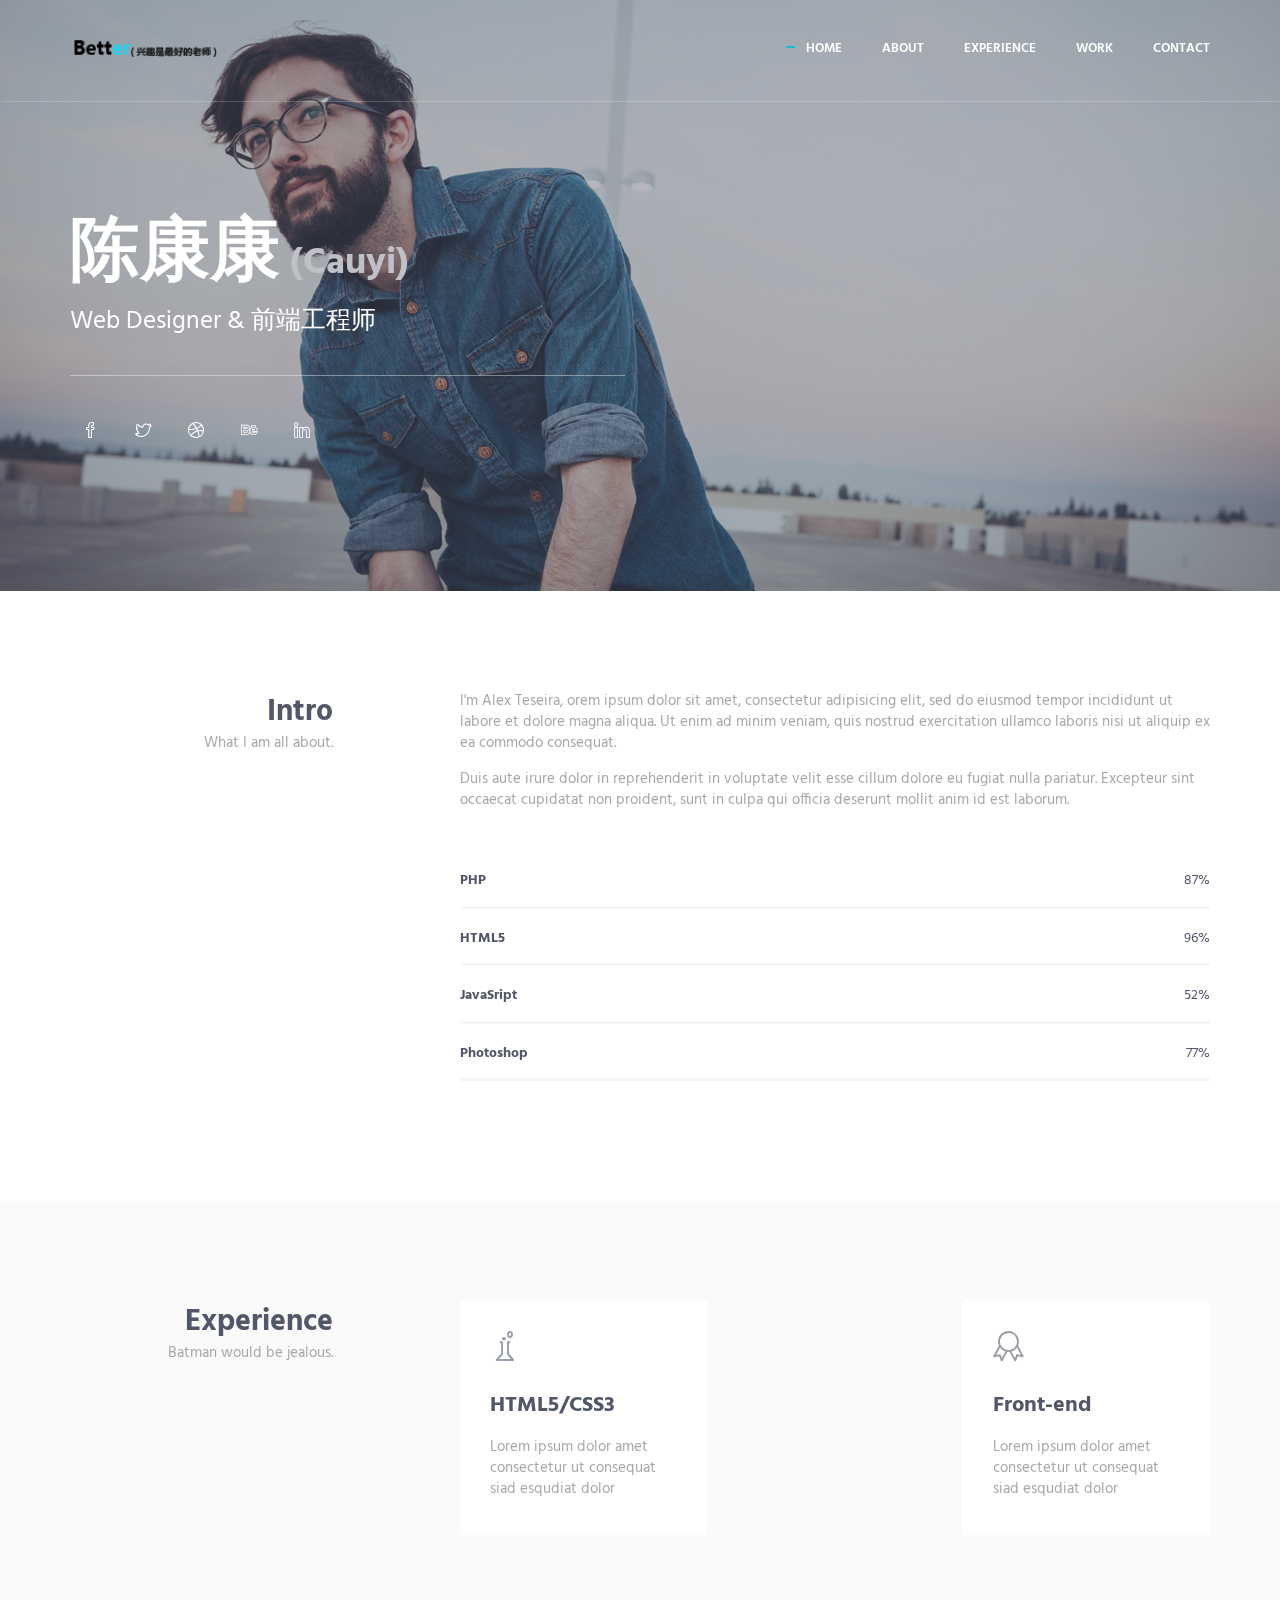
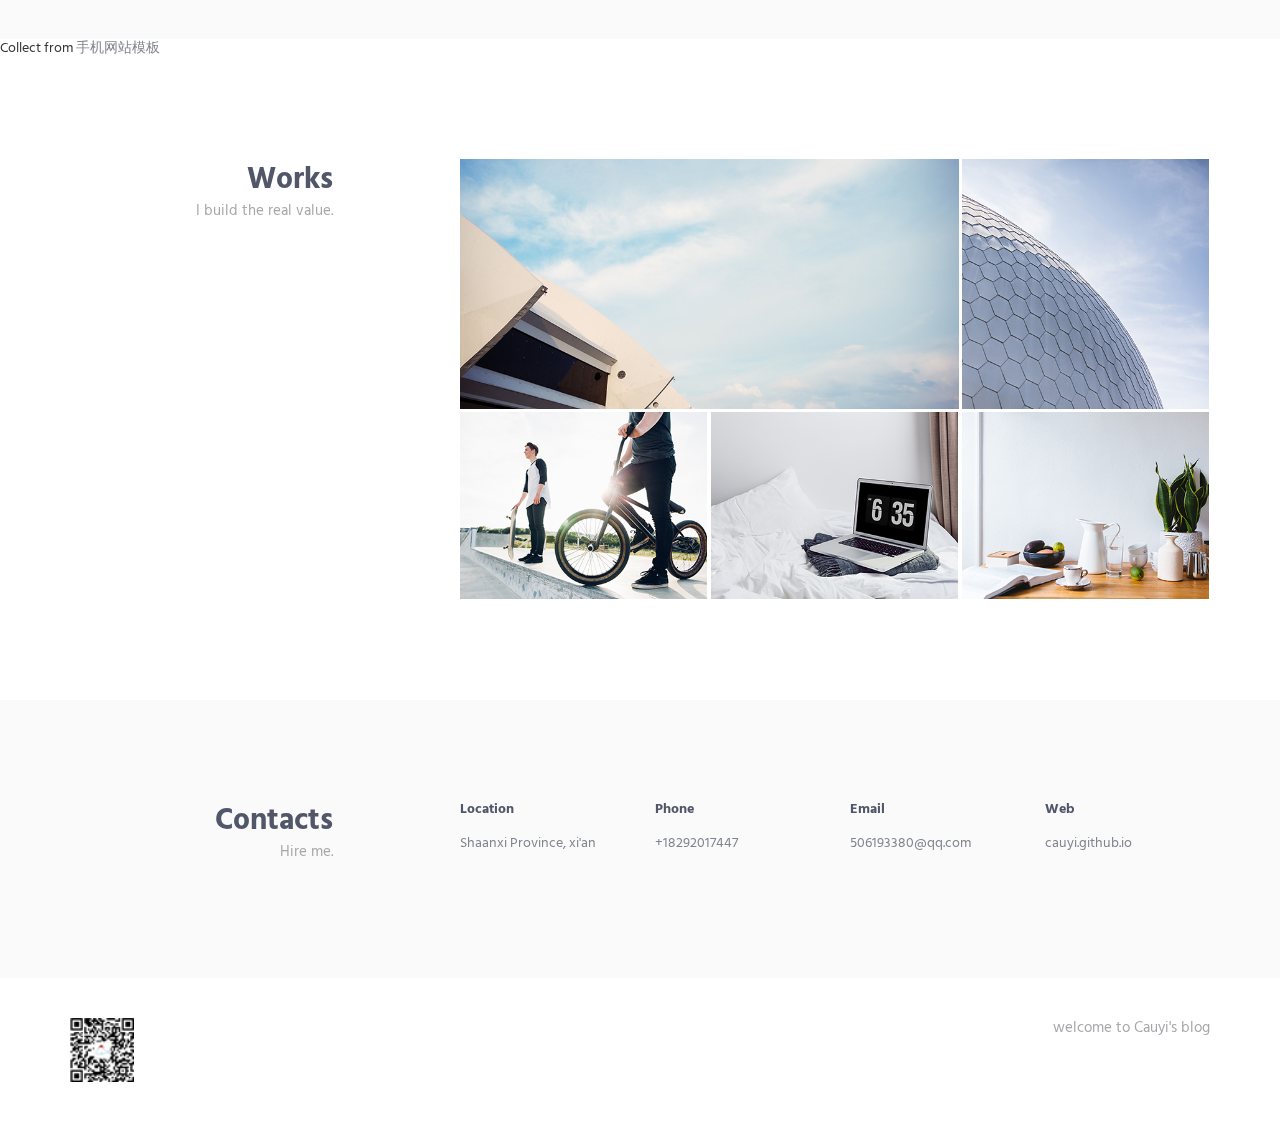
==== commit 8d211ec8: "add me.png" ====
--- a/index.html
+++ b/index.html
@@ -463,7 +463,7 @@
             <div class="content container">
                 <div class="row">
                     <div class="col-xs-6">
-                        <img class="footer-logo" src="img/logo-dark.png" alt="Aircv Logo">
+                        <img class="footer-logo" src="img/me.png" alt="Aircv Logo">
                     </div>
                     <div class="col-xs-6 text-right sm-text-left">
                         <p class="margin-b-0">welcome to Cauyi's blog</p>
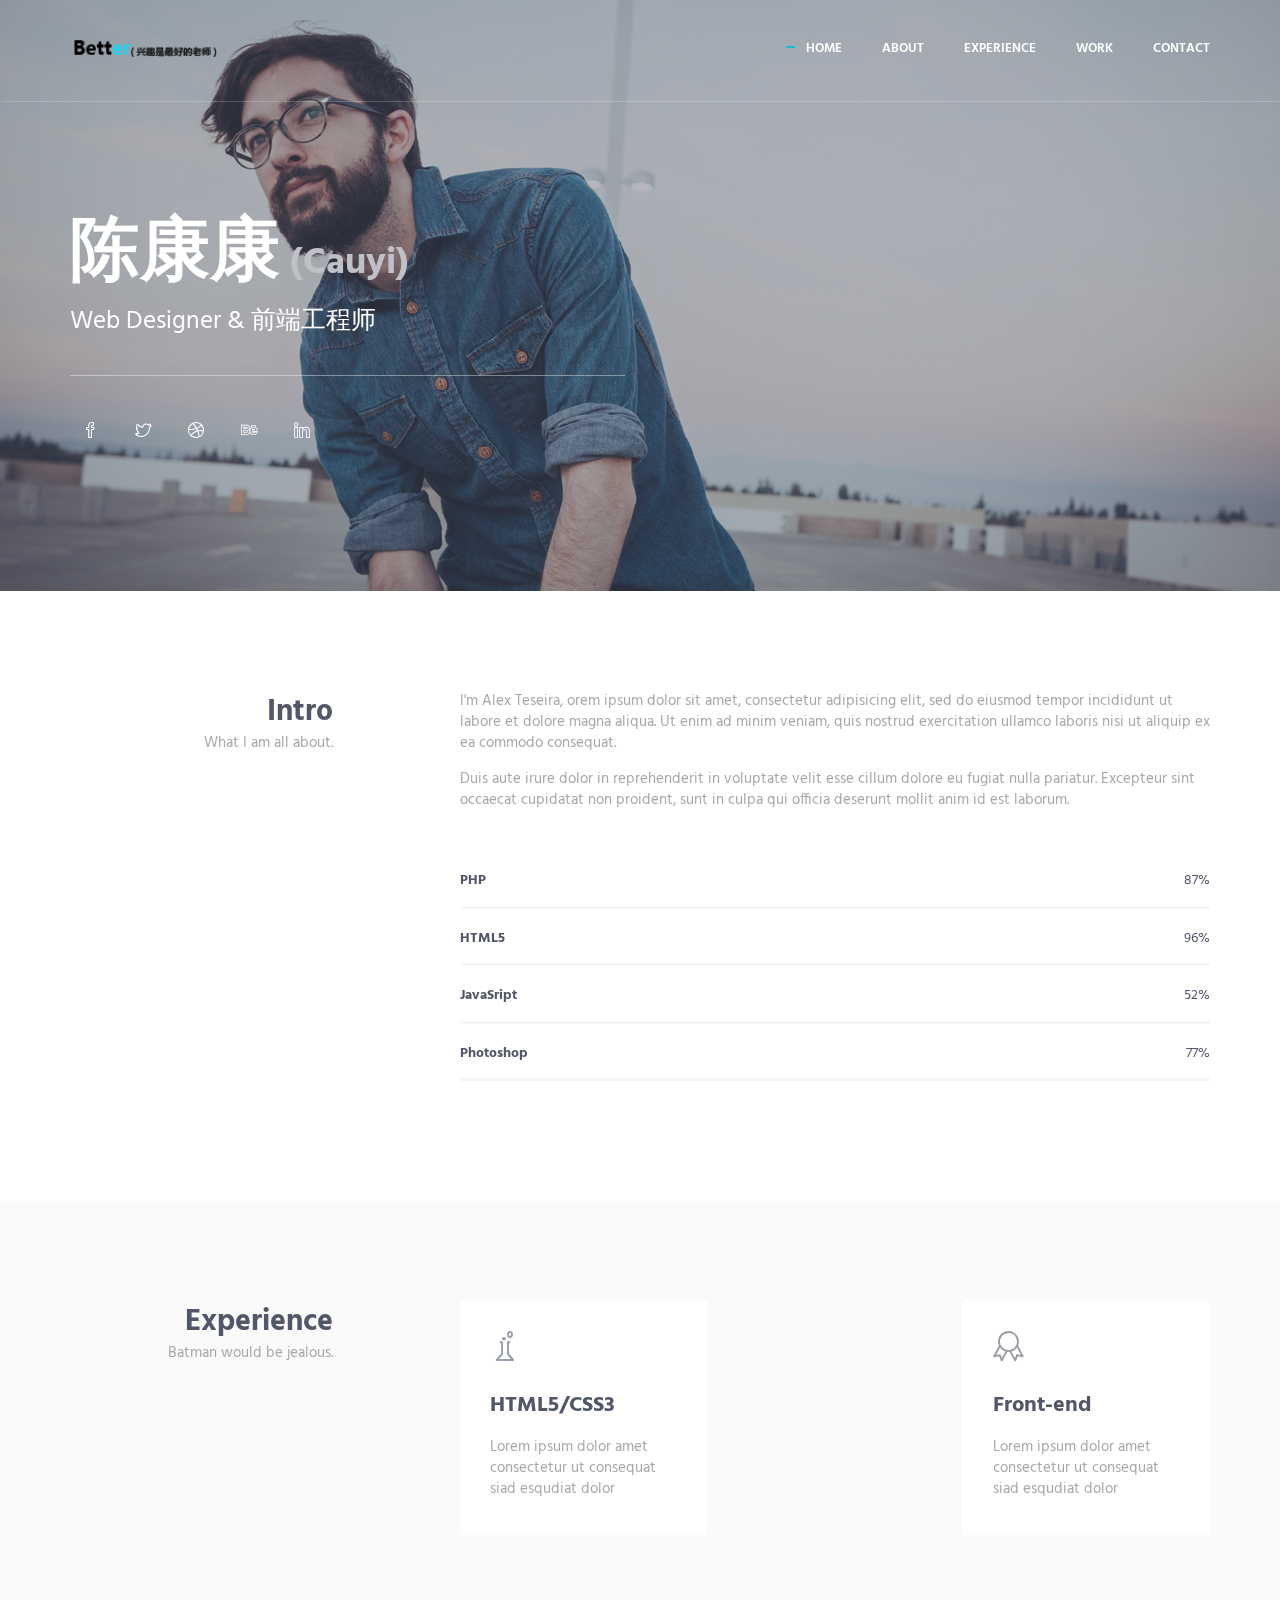
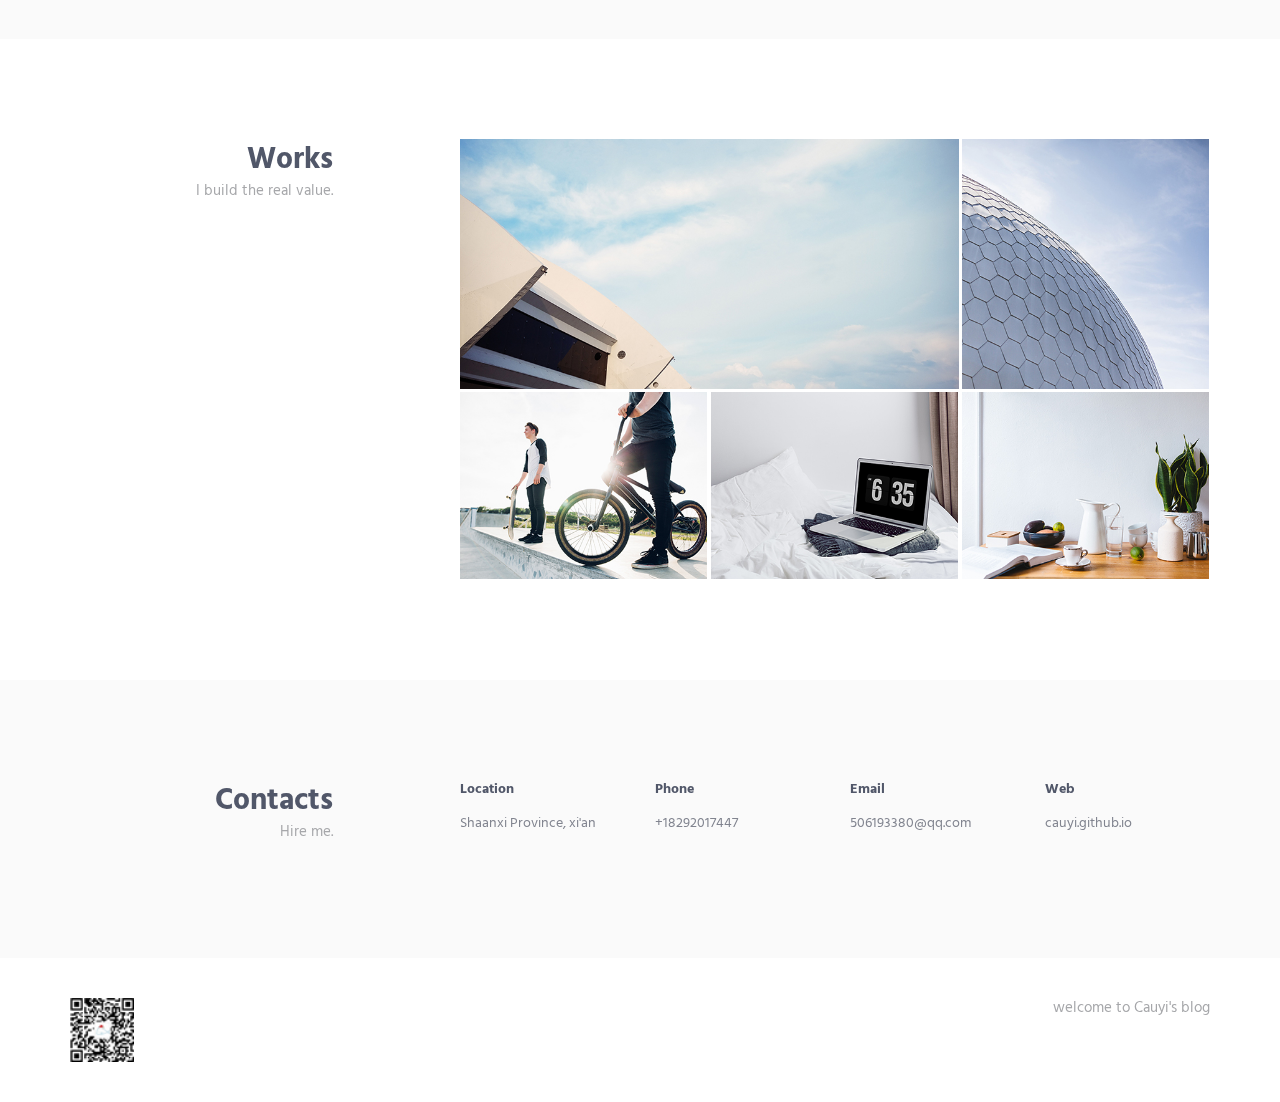
==== commit 36537b59: "delete something" ====
--- a/index.html
+++ b/index.html
@@ -200,7 +200,6 @@
             </div>
         </div>
         <!-- End Experience -->
-		<div class="copyrights">Collect from <a href="http://www.cssmoban.com/" >手机网站模板</a></div>
         <!-- Work -->
         <div id="work">
             <div class="container content-lg">
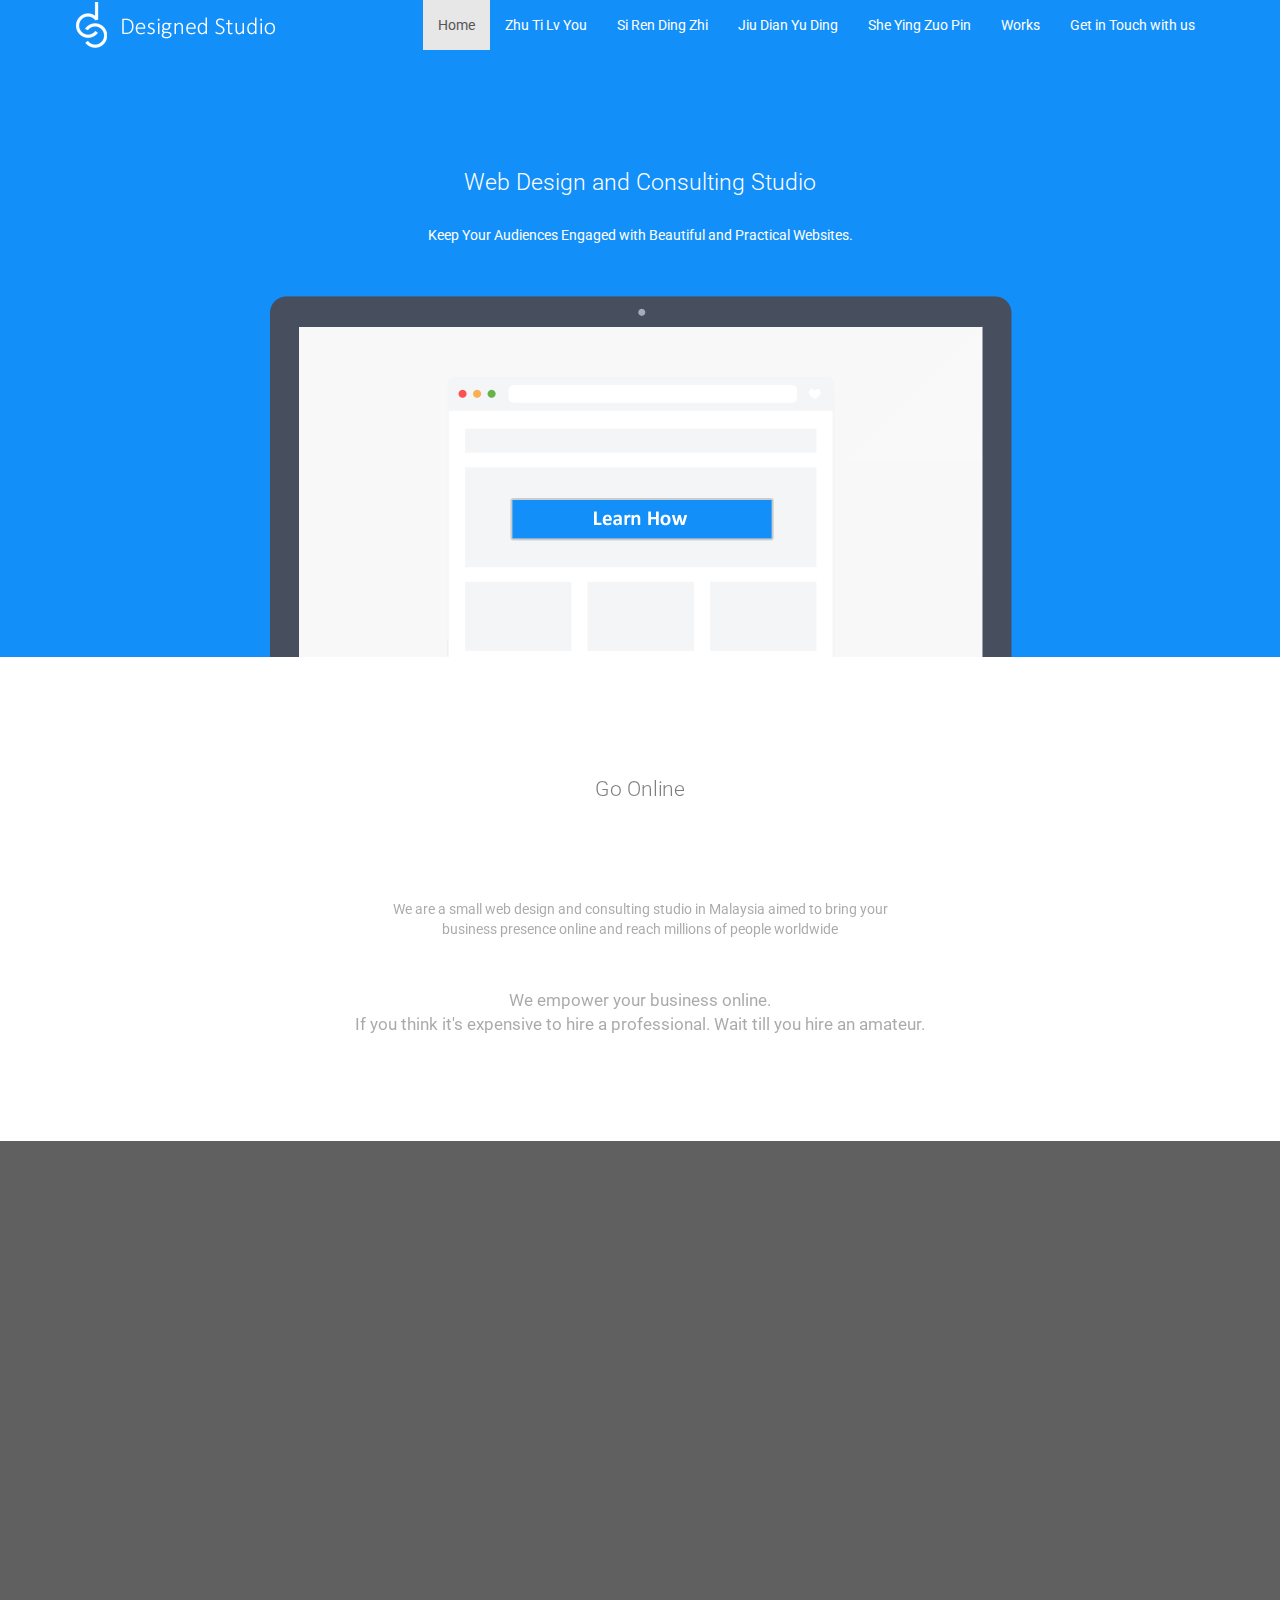
==== commit 0ff4c3a7: "add new website" ====
--- a/index.html
+++ b/index.html
@@ -1,503 +1,716 @@
+
 <!DOCTYPE html>
-<html lang="en" class="no-js">
-    <!-- BEGIN HEAD -->
-    <head>
-        <meta charset="utf-8"/>
-        <title>Welcome to Cauyi's website</title>
-        <meta http-equiv="X-UA-Compatible" content="IE=edge">
-        <meta content="width=device-width, initial-scale=1" name="viewport"/>
-        <meta content="" name="description"/>
-        <meta content="" name="author"/>
-
-        <!-- GLOBAL MANDATORY STYLES -->
-        <link href="http://fonts.googleapis.com/css?family=Hind:300,400,500,600,700" rel="stylesheet" type="text/css">
-        <link href="vendor/simple-line-icons/css/simple-line-icons.css" rel="stylesheet" type="text/css"/>
-        <link href="vendor/bootstrap/css/bootstrap.min.css" rel="stylesheet" type="text/css"/>
-
-        <!-- PAGE LEVEL PLUGIN STYLES -->
-        <link href="css/animate.css" rel="stylesheet">
-
-        <!-- THEME STYLES -->
-        <link href="css/layout.css" rel="stylesheet" type="text/css"/>
-
-        <!-- Favicon -->
-        <link rel="shortcut icon" href="favicon.ico"/>
-    </head>
-    <!-- END HEAD -->
-
-    <!-- BODY -->
-    <body id="body" data-spy="scroll" data-target=".header">
-
-        <!--========== HEADER ==========-->
-        <header class="header navbar-fixed-top">
-            <!-- Navbar -->
-            <nav class="navbar" role="navigation">
-                <div class="container">
-                    <!-- Brand and toggle get grouped for better mobile display -->
-                    <div class="menu-container js_nav-item">
-                        <button type="button" class="navbar-toggle" data-toggle="collapse" data-target=".nav-collapse">
-                            <span class="sr-only">Toggle navigation</span>
-                            <span class="toggle-icon"></span>
-                        </button>
- 
-                        <!-- Logo -->
-                        <div class="logo">
-                            <a class="logo-wrap" href="#body">
-                                <img class="logo-img logo-img-main" src="img/logo.png" alt="Asentus Logo">
-                                <img class="logo-img logo-img-active" src="img/logo-dark.png" alt="Asentus Logo">
-                            </a>
-                        </div>
-                        <!-- End Logo -->
-                    </div>
-
-                    <!-- Collect the nav links, forms, and other content for toggling -->
-                    <div class="collapse navbar-collapse nav-collapse">
-                        <div class="menu-container">
-                            <ul class="nav navbar-nav navbar-nav-right">
-                                <li class="js_nav-item nav-item"><a class="nav-item-child nav-item-hover" href="#body">Home</a></li>
-                                <li class="js_nav-item nav-item"><a class="nav-item-child nav-item-hover" href="#about">About</a></li>
-                                <li class="js_nav-item nav-item"><a class="nav-item-child nav-item-hover" href="#experience">Experience</a></li>
-                                <li class="js_nav-item nav-item"><a class="nav-item-child nav-item-hover" href="#work">Work</a></li>
-                                <li class="js_nav-item nav-item"><a class="nav-item-child nav-item-hover" href="#contact">Contact</a></li>
-                            </ul>
-                        </div>
-                    </div>
-                    <!-- End Navbar Collapse -->
-                </div>
-            </nav>
-            <!-- Navbar -->
-        </header>
-        <!--========== END HEADER ==========-->
-
-        <!--========== SLIDER ==========-->
-        <div class="promo-block parallax-window" data-parallax="scroll" data-image-src="img/1920x1080/01.jpg">
-            <div class="container">
-                <div class="row">
-                    <div class="col-sm-6">
-                        <div class="promo-block-divider">
-                            <h1 class="promo-block-title">陈康康<span style="font-size: 37px;font-weight: bold;margin-left: 10px">(Cauyi)</span></h1>
-                            <p class="promo-block-text">Web Designer &amp; 前端工程师</p>
-                        </div>
-                        <ul class="list-inline">
-                            <li><a href="#" class="social-icons"><i class="icon-social-facebook"></i></a></li>
-                            <li><a href="#" class="social-icons"><i class="icon-social-twitter"></i></a></li>
-                            <li><a href="#" class="social-icons"><i class="icon-social-dribbble"></i></a></li>
-                            <li><a href="#" class="social-icons"><i class="icon-social-behance"></i></a></li>
-                            <li><a href="#" class="social-icons"><i class="icon-social-linkedin"></i></a></li>
-                        </ul>
-                    </div>
-                </div>
-                <!--// end row -->
-            </div>
+<html lang="en">
+  <head>
+    <meta charset="utf-8">
+    <meta http-equiv="X-UA-Compatible" content="IE=edge">
+    <meta name="viewport" content="width=device-width, initial-scale=1">
+    <!-- The above 3 meta tags *must* come first in the head; any other head content must come *after* these tags -->
+		<meta name=author content="Designed Studio"/>
+		<meta name=description content="Designed Studio - Providing web consulting and web design services. Designing your Business for the Web"/>
+		<meta name=robots content="index,follow"/>
+		<meta name=title content="Web Consulting and Design Studio | Designed Studio">
+    <link rel="icon" href="favicon.ico">
+    <link rel=icon href="img/favicon.ico">
+    <!--[if IE]><link rel="shortcut icon" href="img/favicon.ico"><![endif]-->    
+    <script src="js/1.js" async></script>    
+
+    <title>Web Consulting and Design Studio | Designed Studio</title>
+
+    <!-- Awwwwards CSS -->
+    <link type="text/css" media="screen" rel="stylesheet" href="awwwards.css" />
+
+		<link rel="stylesheet" href="css/first.css" media="all"> 
+		<!-- <script src="js/baidu/html5shiv.js"></script> -->
+		
+		
+		
+    <!-- Bootstrap core CSS -->
+    <link href="css/bootstrap.min.css" rel="stylesheet">
+
+    <!-- IE10 viewport hack for Surface/desktop Windows 8 bug -->
+    <link href="css/ie10-viewport-bug-workaround.css" rel="stylesheet">   
+
+    <!-- Google Fonts -->
+    <link href='https://fonts.googleapis.com/css?family=Roboto:400,500,700,300' rel='stylesheet' type='text/css'>
+    
+    <!-- Animate.css -->   
+    <link href="css/animate.css" rel="stylesheet">   
+    
+    <!-- Pace -->   
+    <link href="css/pace.css" rel="stylesheet">        
+        
+    <!-- ScrollFlow -->   
+    <link href="css/eskju.jquery.scrollflow.css" rel="stylesheet">      
+    
+    <!-- Custom CSS and js -->     
+    <link href="css/fullscreen-modals.css" rel="stylesheet">  
+    <link href="css/style.css" rel="stylesheet">
+    <link href="css/custom.css" rel="stylesheet">            
+
+    <!-- HTML5 shim and Respond.js for IE8 support of HTML5 elements and media queries -->
+    <!--[if lt IE 9]>
+      <script src="https://oss.maxcdn.com/html5shiv/3.7.2/html5shiv.min.js"></script>
+      <script src="https://oss.maxcdn.com/respond/1.4.2/respond.min.js"></script>
+    <![endif]-->
+    
+    <script src="js/baidu/jquery-1.8.1.min.js"></script> 	
+		<!--<script src="js/baidu/skrollr.min.js"></script> -->
+		 <script src="js/baidu/jquery.iosslider.min.js"></script>
+		<script src="js/baidu/ui.js"></script>
+		<script>
+			$(document).ready(function(){
+
+				//boot();	
+				initMainSlider();						
+				//if (IEVersion()==false || IEVersion()>8) initMainAnimation();
+
+			});
+		</script>
+		
+		<!--[if IE 8]>
+		<link rel="stylesheet" type="text/css" href="css/ie8.css" />
+		<![endif]-->
+
+        <!--[if lt IE 9]>
+        <script type="text/javascript" src="js/baidu/skrollr.ie.min.js"></script>
+        <![endif]-->
+
+		<!--[if lt IE 9]>
+			<script type="text/javascript" src="js/baidu/respond.min.js"></script>
+		<![endif]-->
+  </head>
+
+  <body data-spy="scroll" data-target=".navbar" data-offset="50">   
+							    
+    <!-- Fixed navbar -->
+    <nav class="navbar navbar-default navbar-fixed-top blue-bg">
+      <div class="container">
+        <div class="navbar-header">
+          <button type="button" class="navbar-toggle collapsed" data-toggle="collapse" data-target="#navbar" aria-expanded="false" aria-controls="navbar">
+            <span class="sr-only">Toggle navigation</span>
+            <span class="icon-bar"></span>
+            <span class="icon-bar"></span>
+            <span class="icon-bar"></span>
+          </button>
+          <a class="navbar-brand logo" href="./"><img src="img/ds-logo-2.png"></a>          
         </div>
-        <!--========== SLIDER ==========-->
-
-        <!--========== PAGE LAYOUT ==========-->
-        <!-- About -->
-        <div id="about">
-            <div class="container content-lg">
-                <div class="row">
-                    <div class="col-sm-3 sm-margin-b-30">
-                        <div class="text-right sm-text-left">
-                            <h2 class="margin-b-0">Intro</h2>
-                            <p>What I am all about.</p>
-                        </div>
-                    </div>
-                    <div class="col-sm-8 col-sm-offset-1">
-                        <div class="margin-b-60">
-                            <p>I'm Alex Teseira, orem ipsum dolor sit amet, consectetur adipisicing elit, sed do eiusmod tempor incididunt ut labore et dolore magna aliqua. Ut enim ad minim veniam, quis nostrud exercitation ullamco laboris nisi ut aliquip ex ea commodo consequat.</p>
-                            <p>Duis aute irure dolor in reprehenderit in voluptate velit esse cillum dolore eu fugiat nulla pariatur. Excepteur sint occaecat cupidatat non proident, sunt in culpa qui officia deserunt mollit anim id est laborum.</p>
-                        </div>
-
-                        <!-- Progress Box -->
-                        <div class="progress-box">
-                            <h5>PHP <span class="color-heading pull-right">87%</span></h5>
-                            <div class="progress">
-                                <div class="progress-bar bg-color-base" role="progressbar" data-width="87"></div>
-                            </div>
-                        </div>
-                        <div class="progress-box">
-                            <h5>HTML5 <span class="color-heading pull-right">96%</span></h5>
-                            <div class="progress">
-                                <div class="progress-bar bg-color-base" role="progressbar" data-width="96"></div>
-                            </div>
-                        </div>
-                        <div class="progress-box">
-                            <h5>JavaSript <span class="color-heading pull-right">52%</span></h5>
-                            <div class="progress">
-                                <div class="progress-bar bg-color-base" role="progressbar" data-width="52"></div>
-                            </div>
-                        </div>
-                        <div class="progress-box">
-                            <h5>Photoshop <span class="color-heading pull-right">77%</span></h5>
-                            <div class="progress">
-                                <div class="progress-bar bg-color-base" role="progressbar" data-width="77"></div>
-                            </div>
-                        </div>
-                        <!-- End Progress Box -->
-                    </div>
-                </div>
-                <!--// end row -->
-            </div>
-        </div>
-        <!-- End About -->
-
-        <!-- Experience -->
-        <div id="experience">
-            <div class="bg-color-sky-light" data-auto-height="true">
-                <div class="container content-lg">
-                    <div class="row">
-                        <div class="col-sm-3 sm-margin-b-30">
-                            <div class="text-right sm-text-left">
-                                <h2 class="margin-b-0">Experience</h2>
-                                <p>Batman would be jealous.</p>
-                            </div>
-                        </div>
-                        <div class="col-sm-8 col-sm-offset-1">
-                            <div class="row row-space-2 margin-b-4">
-                                <div class="col-md-4 md-margin-b-4">
-                                    <div class="service" data-height="height">
-                                        <div class="service-element">
-                                            <i class="service-icon icon-chemistry"></i>
-                                        </div>
-                                        <div class="service-info">
-                                            <h3>HTML5/CSS3</h3>
-                                            <p class="margin-b-5">Lorem ipsum dolor amet consectetur ut consequat siad esqudiat dolor</p>
-                                        </div>
-                                        <a href="#" class="content-wrapper-link"></a>    
-                                    </div>
-                                </div>
-                                <div class="col-md-4 md-margin-b-4">
-                                    <div class="service bg-color-base wow zoomIn" data-height="height" data-wow-duration=".3" data-wow-delay=".1s">
-                                        <div class="service-element">
-                                            <i class="service-icon color-white icon-screen-tablet"></i>
-                                        </div>
-                                        <div class="service-info">
-                                            <h3 class="color-white">Photoshop</h3>
-                                            <p class="color-white margin-b-5">Lorem ipsum dolor amet consectetur ut consequat siad esqudiat dolor</p>
-                                        </div>
-                                        <a href="#" class="content-wrapper-link"></a>    
-                                    </div>
-                                </div>
-                                <div class="col-md-4">
-                                    <div class="service" data-height="height">
-                                        <div class="service-element">
-                                            <i class="service-icon icon-badge"></i>
-                                        </div>
-                                        <div class="service-info">
-                                            <h3>Front-end</h3>
-                                            <p class="margin-b-5">Lorem ipsum dolor amet consectetur ut consequat siad esqudiat dolor</p>
-                                        </div>
-                                        <a href="#" class="content-wrapper-link"></a>    
-                                    </div>
-                                </div>
-                            </div>
-                            <!--// end row -->
-                        </div>
-                    </div>
-                    <!--// end row -->
-                </div>
-            </div>
-        </div>
-        <!-- End Experience -->
-        <!-- Work -->
-        <div id="work">
-            <div class="container content-lg">
-                <div class="row">
-                    <div class="col-sm-3 sm-margin-b-30">
-                        <div class="text-right sm-text-left">
-                            <h2 class="margin-b-0">Works</h2>
-                            <p>I build the real value.</p>
-                        </div>
-                    </div>
-                    <div class="col-sm-8 col-sm-offset-1">
-                        <!-- Masonry Grid -->
-                        <div class="masonry-grid row row-space-2">
-                            <div class="masonry-grid-sizer col-xs-6 col-sm-6 col-md-1"></div>
-                            <div class="masonry-grid-item col-xs-12 col-sm-6 col-md-8 margin-b-4">
-                                <!-- Work -->
-                                <div class="work work-popup-trigger">
-                                    <div class="work-overlay">
-                                        <img class="full-width img-responsive" src="img/800x400/01.jpg" alt="Portfolio Image">
-                                    </div>
-                                    <div class="work-popup-overlay">
-                                        <div class="work-popup-content">
-                                            <a href="javascript:void(0);" class="work-popup-close">Hide</a>
-                                            <div class="margin-b-30">
-                                                <h3 class="margin-b-5">Art Of Coding</h3>
-                                                <span>Clean &amp; Minimalistic Design</span>
-                                            </div>
-                                            <div class="row">
-                                                <div class="col-sm-8 work-popup-content-divider sm-margin-b-20">
-                                                    <div class="margin-t-10 sm-margin-t-0">
-                                                        <p>Duis aute irure dolor in reprehenderit in voluptate velit esse cillum dolore eu fugiat nulla pariatur. Excepteur sint occaecat cupidatat non proident, sunt in culpa qui officia deserunt mollit anim id est laborum.</p>
-                                                        <p>Lorem ipsum dolor sit amet, consectetur adipisicing elit, sed do eiusmod tempor incididunt ut labore et dolore magna aliqua. Ut enim ad minim veniam, quis nostrud.</p>
-                                                        <ul class="list-inline work-popup-tag">
-                                                            <li class="work-popup-tag-item"><a class="work-popup-tag-link" href="#">Design,</a></li>
-                                                            <li class="work-popup-tag-item"><a class="work-popup-tag-link" href="#">Coding,</a></li>
-                                                            <li class="work-popup-tag-item"><a class="work-popup-tag-link" href="#">Portfolio</a></li>
-                                                        </ul>
-                                                    </div>
-                                                </div>
-                                                <div class="col-sm-4">
-                                                    <div class="margin-t-10 sm-margin-t-0">
-                                                        <p class="margin-b-5"><strong>Project Leader:</strong> John Doe</p>
-                                                        <p class="margin-b-5"><strong>Designer:</strong> Alisa Keys</p>
-                                                        <p class="margin-b-5"><strong>Developer:</strong> Mark Doe</p>
-                                                        <p class="margin-b-5"><strong>Customer:</strong> Keenthemes</p>
-                                                    </div>
-                                                </div>
-                                            </div>
-                                        </div>
-                                    </div>
-                                </div>
-                                <!-- End Work -->
-                            </div>
-                            <div class="masonry-grid-item col-xs-12 col-sm-6 col-md-4 margin-b-4">
-                                <!-- Work -->
-                                <div class="work work-popup-trigger">
-                                    <div class="work-overlay">
-                                        <img class="full-width img-responsive" src="img/397x400/01.jpg" alt="Portfolio Image">
-                                    </div>
-                                    <div class="work-popup-overlay">
-                                        <div class="work-popup-content">
-                                            <a href="javascript:void(0);" class="work-popup-close">Hide</a>
-                                            <div class="margin-b-30">
-                                                <h3 class="margin-b-5">Art Of Coding</h3>
-                                                <span>Clean &amp; Minimalistic Design</span>
-                                            </div>
-                                            <div class="row">
-                                                <div class="col-sm-8 work-popup-content-divider sm-margin-b-20">
-                                                    <div class="margin-t-10 sm-margin-t-0">
-                                                        <p>Duis aute irure dolor in reprehenderit in voluptate velit esse cillum dolore eu fugiat nulla pariatur. Excepteur sint occaecat cupidatat non proident, sunt in culpa qui officia deserunt mollit anim id est laborum.</p>
-                                                        <p>Lorem ipsum dolor sit amet, consectetur adipisicing elit, sed do eiusmod tempor incididunt ut labore et dolore magna aliqua. Ut enim ad minim veniam, quis nostrud.</p>
-                                                        <ul class="list-inline work-popup-tag">
-                                                            <li class="work-popup-tag-item"><a class="work-popup-tag-link" href="#">Design,</a></li>
-                                                            <li class="work-popup-tag-item"><a class="work-popup-tag-link" href="#">Coding,</a></li>
-                                                            <li class="work-popup-tag-item"><a class="work-popup-tag-link" href="#">Portfolio</a></li>
-                                                        </ul>
-                                                    </div>
-                                                </div>
-                                                <div class="col-sm-4">
-                                                    <div class="margin-t-10 sm-margin-t-0">
-                                                        <p class="margin-b-5"><strong>Project Leader:</strong> John Doe</p>
-                                                        <p class="margin-b-5"><strong>Designer:</strong> Alisa Keys</p>
-                                                        <p class="margin-b-5"><strong>Developer:</strong> Mark Doe</p>
-                                                        <p class="margin-b-5"><strong>Customer:</strong> Keenthemes</p>
-                                                    </div>
-                                                </div>
-                                            </div>
-                                        </div>
-                                    </div>
-                                </div>
-                                <!-- End Work -->
-                            </div>
-                            <div class="masonry-grid-item col-xs-12 col-sm-6 col-md-4 md-margin-b-4">
-                                <!-- Work -->
-                                <div class="work work-popup-trigger">
-                                    <div class="work-overlay">
-                                        <img class="full-width img-responsive" src="img/397x300/01.jpg" alt="Portfolio Image">
-                                    </div>
-                                    <div class="work-popup-overlay">
-                                        <div class="work-popup-content">
-                                            <a href="javascript:void(0);" class="work-popup-close">Hide</a>
-                                            <div class="margin-b-30">
-                                                <h3 class="margin-b-5">Art Of Coding</h3>
-                                                <span>Clean &amp; Minimalistic Design</span>
-                                            </div>
-                                            <div class="row">
-                                                <div class="col-sm-8 work-popup-content-divider sm-margin-b-20">
-                                                    <div class="margin-t-10 sm-margin-t-0">
-                                                        <p>Duis aute irure dolor in reprehenderit in voluptate velit esse cillum dolore eu fugiat nulla pariatur. Excepteur sint occaecat cupidatat non proident, sunt in culpa qui officia deserunt mollit anim id est laborum.</p>
-                                                        <p>Lorem ipsum dolor sit amet, consectetur adipisicing elit, sed do eiusmod tempor incididunt ut labore et dolore magna aliqua. Ut enim ad minim veniam, quis nostrud.</p>
-                                                        <ul class="list-inline work-popup-tag">
-                                                            <li class="work-popup-tag-item"><a class="work-popup-tag-link" href="#">Design,</a></li>
-                                                            <li class="work-popup-tag-item"><a class="work-popup-tag-link" href="#">Coding,</a></li>
-                                                            <li class="work-popup-tag-item"><a class="work-popup-tag-link" href="#">Portfolio</a></li>
-                                                        </ul>
-                                                    </div>
-                                                </div>
-                                                <div class="col-sm-4">
-                                                    <div class="margin-t-10 sm-margin-t-0">
-                                                        <p class="margin-b-5"><strong>Project Leader:</strong> John Doe</p>
-                                                        <p class="margin-b-5"><strong>Designer:</strong> Alisa Keys</p>
-                                                        <p class="margin-b-5"><strong>Developer:</strong> Mark Doe</p>
-                                                        <p class="margin-b-5"><strong>Customer:</strong> Keenthemes</p>
-                                                    </div>
-                                                </div>
-                                            </div>
-                                        </div>
-                                    </div>
-                                </div>
-                                <!-- End Work -->
-                            </div>
-                            <div class="masonry-grid-item col-xs-12 col-sm-6 col-md-4 md-margin-b-4">
-                                <!-- Work -->
-                                <div class="work work-popup-trigger">
-                                    <div class="work-overlay">
-                                        <img class="full-width img-responsive" src="img/397x300/02.jpg" alt="Portfolio Image">
-                                    </div>
-                                    <div class="work-popup-overlay">
-                                        <div class="work-popup-content">
-                                            <a href="javascript:void(0);" class="work-popup-close">Hide</a>
-                                            <div class="margin-b-30">
-                                                <h3 class="margin-b-5">Art Of Coding</h3>
-                                                <span>Clean &amp; Minimalistic Design</span>
-                                            </div>
-                                            <div class="row">
-                                                <div class="col-sm-8 work-popup-content-divider sm-margin-b-20">
-                                                    <div class="margin-t-10 sm-margin-t-0">
-                                                        <p>Duis aute irure dolor in reprehenderit in voluptate velit esse cillum dolore eu fugiat nulla pariatur. Excepteur sint occaecat cupidatat non proident, sunt in culpa qui officia deserunt mollit anim id est laborum.</p>
-                                                        <p>Lorem ipsum dolor sit amet, consectetur adipisicing elit, sed do eiusmod tempor incididunt ut labore et dolore magna aliqua. Ut enim ad minim veniam, quis nostrud.</p>
-                                                        <ul class="list-inline work-popup-tag">
-                                                            <li class="work-popup-tag-item"><a class="work-popup-tag-link" href="#">Design,</a></li>
-                                                            <li class="work-popup-tag-item"><a class="work-popup-tag-link" href="#">Coding,</a></li>
-                                                            <li class="work-popup-tag-item"><a class="work-popup-tag-link" href="#">Portfolio</a></li>
-                                                        </ul>
-                                                    </div>
-                                                </div>
-                                                <div class="col-sm-4">
-                                                    <div class="margin-t-10 sm-margin-t-0">
-                                                        <p class="margin-b-5"><strong>Project Leader:</strong> John Doe</p>
-                                                        <p class="margin-b-5"><strong>Designer:</strong> Alisa Keys</p>
-                                                        <p class="margin-b-5"><strong>Developer:</strong> Mark Doe</p>
-                                                        <p class="margin-b-5"><strong>Customer:</strong> Keenthemes</p>
-                                                    </div>
-                                                </div>
-                                            </div>
-                                        </div>
-                                    </div>
-                                </div>
-                                <!-- End Work -->
-                            </div>
-                            <div class="masonry-grid-item col-xs-12 col-sm-6 col-md-4">
-                                <!-- Work -->
-                                <div class="work work-popup-trigger">
-                                    <div class="work-overlay">
-                                        <img class="full-width img-responsive" src="img/397x300/03.jpg" alt="Portfolio Image">
-                                    </div>
-                                    <div class="work-popup-overlay">
-                                        <div class="work-popup-content">
-                                            <a href="javascript:void(0);" class="work-popup-close">Hide</a>
-                                            <div class="margin-b-30">
-                                                <h3 class="margin-b-5">Art Of Coding</h3>
-                                                <span>Clean &amp; Minimalistic Design</span>
-                                            </div>
-                                            <div class="row">
-                                                <div class="col-sm-8 work-popup-content-divider sm-margin-b-20">
-                                                    <div class="margin-t-10 sm-margin-t-0">
-                                                        <p>Duis aute irure dolor in reprehenderit in voluptate velit esse cillum dolore eu fugiat nulla pariatur. Excepteur sint occaecat cupidatat non proident, sunt in culpa qui officia deserunt mollit anim id est laborum.</p>
-                                                        <p>Lorem ipsum dolor sit amet, consectetur adipisicing elit, sed do eiusmod tempor incididunt ut labore et dolore magna aliqua. Ut enim ad minim veniam, quis nostrud.</p>
-                                                        <ul class="list-inline work-popup-tag">
-                                                            <li class="work-popup-tag-item"><a class="work-popup-tag-link" href="#">Design,</a></li>
-                                                            <li class="work-popup-tag-item"><a class="work-popup-tag-link" href="#">Coding,</a></li>
-                                                            <li class="work-popup-tag-item"><a class="work-popup-tag-link" href="#">Portfolio</a></li>
-                                                        </ul>
-                                                    </div>
-                                                </div>
-                                                <div class="col-sm-4">
-                                                    <div class="margin-t-10 sm-margin-t-0">
-                                                        <p class="margin-b-5"><strong>Project Leader:</strong> John Doe</p>
-                                                        <p class="margin-b-5"><strong>Designer:</strong> Alisa Keys</p>
-                                                        <p class="margin-b-5"><strong>Developer:</strong> Mark Doe</p>
-                                                        <p class="margin-b-5"><strong>Customer:</strong> Keenthemes</p>
-                                                    </div>
-                                                </div>
-                                            </div>
-                                        </div>
-                                    </div>
-                                </div>
-                                <!-- End Work -->
-                            </div>
-                        </div>
-                        <!-- End Masonry Grid -->
-                    </div>
-                </div>
-                <!--// end row -->
-            </div>
-        </div>
-        <!-- End Work -->
-            
-        <!-- Contact -->
-        <div id="contact">
-            <div class="bg-color-sky-light">
-                <div class="container content-lg">
-                    <div class="row">
-                        <div class="col-sm-3 sm-margin-b-30">
-                            <div class="text-right sm-text-left">
-                                <h2 class="margin-b-0">Contacts</h2>
-                                <p>Hire me.</p>
-                            </div>
-                        </div>
-                        <div class="col-sm-8 col-sm-offset-1">
-                            <div class="row">
-                                <div class="col-md-3 col-xs-6 md-margin-b-30">
-                                    <h5>Location</h5>
-                                    <a href="###">Shaanxi Province, xi'an</a>
-                                </div>
-                                <div class="col-md-3 col-xs-6 md-margin-b-30">
-                                    <h5>Phone</h5>
-                                    <a href="###">+18292017447</a>
-                                </div>
-                                <div class="col-md-3 col-xs-6">
-                                    <h5>Email</h5>
-                                    <a href="mailto:#">506193380@qq.com</a>
-                                </div>
-                                <div class="col-md-3 col-xs-6">
-                                    <h5>Web</h5>
-                                    <a href="https://cauyi.github.io">cauyi.github.io</a>
-                                </div>
-                            </div>
-                        </div>
-                    </div>
-                    <!--// end row -->
-                </div>
-            </div>
-        </div>
-        <!-- End Contact -->
-        <!--========== END PAGE LAYOUT ==========-->
-
-        <!--========== FOOTER ==========-->
-        <footer class="footer">
-            <div class="content container">
-                <div class="row">
-                    <div class="col-xs-6">
-                        <img class="footer-logo" src="img/me.png" alt="Aircv Logo">
-                    </div>
-                    <div class="col-xs-6 text-right sm-text-left">
-                        <p class="margin-b-0">welcome to Cauyi's blog</p>
-                    </div>
-                </div>
-                <!--// end row -->
-            </div>
-        </footer>
-        <!--========== END FOOTER ==========-->
-
-        <!-- Back To Top -->
-        <a href="javascript:void(0);" class="js-back-to-top back-to-top">Top</a>
-
-        <!-- JAVASCRIPTS(Load javascripts at bottom, this will reduce page load time) -->
-        <!-- CORE PLUGINS -->
-        <script src="vendor/jquery.min.js" type="text/javascript"></script>
-        <script src="vendor/jquery-migrate.min.js" type="text/javascript"></script>
-        <script src="vendor/bootstrap/js/bootstrap.min.js" type="text/javascript"></script>
-
-        <!-- PAGE LEVEL PLUGINS -->
-        <script src="vendor/jquery.easing.js" type="text/javascript"></script>
-        <script src="vendor/jquery.back-to-top.js" type="text/javascript"></script>
-        <script src="vendor/jquery.smooth-scroll.js" type="text/javascript"></script>
-        <script src="vendor/jquery.wow.min.js" type="text/javascript"></script>
-        <script src="vendor/jquery.parallax.min.js" type="text/javascript"></script>
-        <script src="vendor/jquery.appear.js" type="text/javascript"></script>
-        <script src="vendor/masonry/jquery.masonry.pkgd.min.js" type="text/javascript"></script>
-        <script src="vendor/masonry/imagesloaded.pkgd.min.js" type="text/javascript"></script>
-
-        <!-- PAGE LEVEL SCRIPTS -->
-        <script src="js/layout.min.js" type="text/javascript"></script>
-        <script src="js/components/progress-bar.min.js" type="text/javascript"></script>
-        <script src="js/components/masonry.min.js" type="text/javascript"></script>
-        <script src="js/components/wow.min.js" type="text/javascript"></script>
-
-    </body>
-    <!-- END BODY -->
+        <div id="navbar" class="navbar-collapse collapse pull-right">
+          <ul class="nav navbar-nav">
+            <li class="active"><a href="#top">Home</a></li>
+            <li><a href="#section3">Zhu Ti Lv You</a></li>
+            <li><a href="#section5">Si Ren Ding Zhi</a></li>
+            <li><a href="#section6">Jiu Dian Yu Ding</a></li>
+            <li><a href="#section7">She Ying Zuo Pin</a></li>            
+            <li><a href="#section8">Works</a></li>
+            <li><a href="#" data-toggle="modal" data-target="#myModal">Get in Touch with us</a></li>            
+          </ul>
+        </div><!--/.nav-collapse -->
+      </div>
+    </nav>
+
+    <section id="section1" class="region region-1 align-center blue-bg">
+    	<!--
+        	作者：1069339155@qq.com
+        	时间：2016-03-04
+        	描述：
+        	<section id="section1" class="region region-1 align-center blue-bg">
+        -->
+    	<div class="container">
+		    <h1 class="wow zoomIn">Web Design and Consulting Studio</h1>
+		    <div class="desc wow zoomIn">
+		    	<p>Keep Your Audiences Engaged with Beautiful and Practical Websites.</p>
+		    </div>                      
+        <img src="img/learn-how.png" class="wow fadeInUp img-responsive center" data-wow-delay=".5s"/>
+      </div>
+    </section>
+    
+    <section id="section2" class="region region-2 align-center">
+    	<div class="container">
+		    <h1 class="scrollflow -pop -opacity">Go Online</h1>
+		    <div class="scrollflow -slide-top -opacity desc">
+		      <p>We are a small web design and consulting studio in Malaysia aimed to bring your <br/> business presence online and reach millions of people worldwide</p>
+        	  <p class="tagline">We empower your business online. <br>If you think it's expensive to hire a professional. Wait till you hire an amateur.</p>
+        </div>	   
+      </div>
+    </section>    
+
+    <section id="section3" class="region region-3 dark-grey-bg centerVert">
+    	<div class="container">
+    		<div class="col col-md-5 col-left detail">
+			    <h1 class="scrollflow -slide-bottom -opacity">Responsive Web Design</h1>
+		      <div class="scrollflow -slide-top -opacity desc">			    
+			    	<p>We build your website that is that will deliver great user experience to your customers regardless of the devices they use to view the website.</p>
+			    </div>    				
+		    </div>
+		    <div class="col col-md-7 col-right">
+		    	<img src="img/responsive-web-design.png" class="scrollflow -pop -opacity img-responsive center" />
+		    </div>         		    
+      </div>
+    </section>  
+    
+    <section id="section4" class="region region-4 light-grey-bg centerVert">
+    	<div class="container">
+		    <div class="scrollflow -slide-right -opacity col col-md-7 col-md-push-5 detail">
+			    <h1>Photography, Videography & VT 180/360</h1>
+		      <div class="desc">			    
+			      <p>We provide photography, videography and 360 virtual tour experiences, where your customer feels he/she are in the photograph and can navigate around it, experiencing the locations as if they��re actually there.</p>
+			    </div>		    			    	
+		    </div>     		
+    		<div class="scrollflow -slide-left -opacity col col-md-4 col-md-pull-7">
+					<img src="img/Photography-and-Videography.png" class="img-responsive center" />
+		    </div>        		    
+      </div>
+    </section>   
+    
+    <section id="section5" class="region region-5 blue-bg centerVert">
+    	<div class="container">
+    		<div class="col col-md-5 col-left detail">
+			    <h1 class="scrollflow -slide-right -opacity">Online Advertising and SEO</h1>
+		      <div class="scrollflow -slide-left -opacity desc">			    
+			      <p>Need a SEO, SEM campaign for your website? Our SEO and SEM team is highly professional and dedicated in for increasing your website traffic and page rank to get huge traffic and increase sales.</p>
+			    </div> 
+		    </div>
+		    <div class="scrollflow -pop -opacity col col-md-7 col-right">
+		    	<img src="img/Online-Advertising-and-SEO.png" class="img-responsive center" />
+		    </div>         		    
+      </div>
+    </section>  
+    
+    <section id="section6" class="region region-6 align-center">
+    	<div class="container">
+		    <h1 class="scrollflow -pop -opacity">私人定制.</h1>
+		    <div class="scrollflow -pop -opacity desc">		    
+		    	<p>We create & craft websites that ooze practicality in every aspect. Our goal is to drive sales and attract new customers to your business.</p>
+		    </div>                      
+        <img src="img/web-design-studio.png" class="scrollflow -slide-top -opacity img-responsive center" data-wow-delay=".5s" />                
+      </div>
+    </section>  
+    
+    <section id="section7" class="region region-7 light-grey-bg centerVert">
+    	<div class="container">
+    		<div class="col col-md-6 col-left">
+    			<div class="row">
+					 <div class="col-md-4"><a href="https://goo.gl/L6gK29" target="_blank"><img src="img/drupal-legoland.png" class="scrollflow -slide-top -opacity wow rubberBand img-responsive center" data-wow-iteration="2"/></a></div>
+					 <div class="col-md-8 detail">
+					 	<h2 class="scrollflow -slide-right -opacity">Drupal Legoland</h2>
+					 	<div class=" scrollflow -slide-top -opacity subscribe"><a href="https://goo.gl/eivrW0" target="_blank">Subscribe Channel</a></div>
+					 </div>
+					</div> 
+		    </div>
+		    <div class="col col-md-6 col-right scrollflow -slide-left -opacity">
+			    <h1>Learn</h1>
+			    <div class="desc">
+			    	<p>Drupal LegoLand Channel is specially created to share with people about Drupal CMS. Our mission is to help more people to know and learn about Drupal CMS which is one of the best open source in the world. There are thousands and thousands of free modules ready to be used for building great site from small to large scale. Subscribe to the channel to get the latest update and video released.</p>
+			    </div>		    			    	
+		    </div>         		    
+      </div>
+    </section>
+    
+    <section id="section8" class="region region-8 align-center">
+    	<div class="container">
+		    <h1 class="scrollflow -pop -opacity">Some of Our Clients</h1>
+		    <div class="scrollflow -slide-left -opacity desc">		    
+		    	<p>Here are some of our recent projects</p>
+		    </div>	                              				     
+      </div>              
+                                    <div class="grid">
+				  <div class="grid-item col-sm-6 col-md-4">
+				  	<a data-toggle="modal" data-target="#modal-gardenkl">
+				  		<img src="img/portfolio/project/gardenkl-thumb.jpg" alt="Virtual Tour 360" class="wow zoomIn">
+				  		<div class="caption">
+				  			<div class="inner">
+					  			<h3>BOTANIC GARDEN, KL</h3>
+	                <span>VIRTUAL TOUR 360</span>			  				
+				  			</div>
+				  		</div>
+				  	</a>
+				  </div>
+				  <div class="grid-item col-sm-6 col-md-4">
+				  	<a data-toggle="modal" data-target="#modal-nosk">
+				  		<img src="img/portfolio/project/nosk-thumb.jpg" alt="NOSK Malaysia" class="wow zoomIn">
+				  		<div class="caption">
+				  			<div class="inner">
+					  			<h3>NOSK MALAYSIA</h3>
+	                <span>WEB DESIGN, MALAYSIA</span>			  				
+				  			</div>
+				  		</div>
+				  	</a>
+				  </div>	
+				  <div class="grid-item col-sm-6 col-md-4">
+				  	<a data-toggle="modal" data-target="#modal-alr">
+				  		<img src="img/portfolio/project/alr-thumb.jpg" alt="ALR Technologies Sdn Bhd" class="wow zoomIn">
+				  		<div class="caption">
+				  			<div class="inner">
+					  			<h3>ALR TECHNOLOGIES SDN BHD</h3>
+	                <span>WEB DESIGN, MALAYSIA</span>			  				
+				  			</div>
+				  		</div>				  		
+				  	</a>
+				  </div>
+                  <!--<div class="grid-item col-sm-6 col-md-4">
+				  	<a data-toggle="modal" data-target="#modal-cravetravels">
+				  		<img src="img/portfolio/project/cravetravels-thumb.jpg" alt="Crave Travels" class="wow zoomIn">
+				  		<div class="caption">
+				  			<div class="inner">
+					  			<h3>CRAVE TRAVELS</h3>
+	                <span>WEB DESIGN, MALAYSIA</span>				  				
+				  			</div>
+				  		</div>					  		
+				  	</a>
+				  </div>-->
+                  <div class="grid-item col-sm-6 col-md-4">
+				  	<a data-toggle="modal" data-target="#modal-genius">
+				  		<img src="img/portfolio/project/genius-thumb.jpg" alt="Genius Mind Damansara" class="wow zoomIn">
+				  		<div class="caption">
+				  			<div class="inner">
+					  			<h3>GENIUS MIND DAMANSARA</h3>
+	                <span>WEB DESIGN, MALAYSIA</span>				  				
+				  			</div>
+				  		</div>					  		
+				  	</a>
+				  </div>
+					<div class="grid-item col-sm-6 col-md-4">
+				  	<a data-toggle="modal" data-target="#modal-iimat">
+				  		<img src="img/portfolio/project/iimat-thumb.jpg" alt="IIMAT" class="wow zoomIn">
+				  		<div class="caption">
+				  			<div class="inner">
+					  			<h3>IIMAT</h3>
+	                <span>WEB DESIGN, MALAYSIA</span>				  				
+				  			</div>
+				  		</div>					  		
+				  	</a>
+				  </div>	
+				  <div class="grid-item col-sm-6 col-md-4">
+				  	<a data-toggle="modal" data-target="#modal-rjsilkcoat">
+				  		<img src="img/portfolio/project/rjsilkcoat-thumb.jpg" alt="RJ Silkcoat" class="wow zoomIn">
+				  		<div class="caption">
+				  			<div class="inner">
+					  			<h3>RJ SILKCOAT</h3>
+	                <span>WEB DESIGN MALAYSIA</span>				  				
+				  			</div>
+				  		</div>					  		
+				  	</a>
+				  </div>		
+				  <div class="grid-item col-sm-6 col-md-4">
+				  	<a data-toggle="modal" data-target="#modal-living">
+				  		<img src="img/portfolio/project/livingeden-thumb.jpg" alt="Living Eden Designs" class="wow zoomIn">
+				  		<div class="caption">
+				  			<div class="inner">
+					  			<h3>LIVING EDEN DESIGNS</h3>
+	                <span>WEB DESIGN, MALAYSIA</span>				  				
+				  			</div>
+				  		</div>				  		
+				  	</a>
+				  </div>
+				  <div class="grid-item col-sm-6 col-md-4">
+				  	<a data-toggle="modal" data-target="#modal-yyl">
+				  		<img src="img/portfolio/project/yyl-thumb.jpg" alt="York and York Lawyers" class="wow zoomIn">
+				  		<div class="caption">
+				  			<div class="inner">
+					  			<h3>YORK AND YORK LAWYERS</h3>
+	                <span>WEB CONSULTING, AUSTRALIA</span>				  				
+				  			</div>
+				  		</div>				  		
+				  	</a>
+				  </div>
+				  <div class="grid-item col-sm-6 col-md-4">
+				  	<a data-toggle="modal" data-target="#modal-dat">
+				  		<img src="img/portfolio/project/dathermark-thumb.jpg" alt="Dathermark Malaysia" class="wow zoomIn">
+				  		<div class="caption">
+				  			<div class="inner">
+					  			<h3>DATHERMARK MALAYSIA WEB DESIGN, MALAYSIA</h3>
+	                <span>WEB DESIGN, MALAYSIA</span>				  				
+				  			</div>
+				  		</div>					  		
+				  	</a>
+				  </div>
+				  <div class="grid-item col-sm-6 col-md-4">
+				  	<a data-toggle="modal" data-target="#modal-bee">
+				  		<img src="img/portfolio/project/bto-thumb.jpg" alt="Bee The One Music Event" class="wow zoomIn">
+				  		<div class="caption">
+				  			<div class="inner">
+					  			<h3>BEE THE ONE MUSIC EVENT</h3>
+	                <span>WEB DESIGN, MALAYSIA</span>				  				
+				  			</div>
+				  		</div>					  		
+				  	</a>
+				  </div>
+				  <div class="grid-item col-sm-6 col-md-4">
+				  	<a data-toggle="modal" data-target="#modal-sabro">
+				  		<img src="img/portfolio/project/sabro-thumb.jpg" alt="Sports Affairs Brochure" class="wow zoomIn">
+				  		<div class="caption">
+				  			<div class="inner">
+					  			<h3>Sports Affairs Photography</h3>
+	                <span>Photography used in Brochure</span>				  				
+				  			</div>
+				  		</div>				  		
+				  	</a>
+				  </div>
+         <div class="grid-item col-sm-6 col-md-4">
+				  	<a data-toggle="#" data-target="#">
+				  		<img src="img/portfolio/project/coming-soon.jpg" alt="Designed Studio" class="wow zoomIn">
+				  		<div class="caption">
+				  			<div class="inner">
+					  			<h3>COMING SOON</h3>
+	                <span>Kelvin Gems</span>				  				
+				  			</div>
+				  		</div>				  		
+				  	</a>
+				  </div>
+<div class="grid-item col-sm-6 col-md-4">
+				  	<a data-toggle="#" data-target="#">
+				  		<img src="img/portfolio/project/coming-soon.jpg" alt="Designed Studio" class="wow zoomIn">
+				  		<div class="caption">
+				  			<div class="inner">
+					  			<h3>COMING SOON</h3>
+	                <span>Crave Travels</span>				  				
+				  			</div>
+				  		</div>				  		
+				  	</a>
+				  </div>							  
+				  			  
+				</div><!-- /grid --> 
+				
+
+<!-- Modals -->
+<div class="modal modal-fullscreen fade" id="modal-sabro" tabindex="-1" role="dialog" aria-labelledby="myModalLabel">
+  <div class="modal-dialog" role="document">
+    <div class="modal-content">
+      <div class="modal-header">
+        <button type="button" class="close" data-dismiss="modal" aria-label="Close"><span aria-hidden="true">&times;</span></button>
+        <h3 class="modal-title">Sports Affairs Brochure</h3>
+      </div>
+      <div class="modal-body">
+	  <img class="img-responsive" src="img/portfolio/project-full/sabro-full.jpg" alt="Sports Affairs Brochure" width="1000">
+ A preview of our photography team shot used for Sports Affairs Brochure
+		<br>
+      </div>
+      <div class="modal-footer">
+        <button type="button" class="btn btn-default" data-dismiss="modal">Close</button>
+      </div>
+    </div>
+  </div>
+</div>
+
+
+<div class="modal modal-fullscreen fade" id="modal-gardenkl" tabindex="-1" role="dialog" aria-labelledby="myModalLabel">
+  <div class="modal-dialog" role="document">
+    <div class="modal-content">
+      <div class="modal-header">
+        <button type="button" class="close" data-dismiss="modal" aria-label="Close"><span aria-hidden="true">&times;</span></button>
+        <h3 class="modal-title">BOTANIC GARDEN KL</h3>
+      </div>
+      <div class="modal-body">
+	  <img class="img-responsive" src="img/portfolio/project-full/gardenkl-full.jpg" alt="Designed Studio Virtual Tour 360" width="1000">
+        An 360 Degrees View of Beautiful Botanic Garden KL. Powered with Gyro capabilities of smartphone to enhance the viewing experience.
+		<br>Go Ahead, take a dive and experience 360 Virtual Tour with your smartphone.
+		<br>
+        <a href="http://designedstudio.com/preview/gardenkl" target="_blank">Begin Virtual Tour</a>		
+      </div>
+      <div class="modal-footer">
+        <button type="button" class="btn btn-default" data-dismiss="modal">Close</button>
+      </div>
+    </div>
+  </div>
+</div>
+
+<div class="modal modal-fullscreen fade" id="modal-nosk" tabindex="-1" role="dialog" aria-labelledby="myModalLabel">
+  <div class="modal-dialog" role="document">
+    <div class="modal-content">
+      <div class="modal-header">
+        <button type="button" class="close" data-dismiss="modal" aria-label="Close"><span aria-hidden="true">&times;</span></button>
+        <h4 class="modal-title">NOSK MALAYSIA</h4>
+      </div>
+      <div class="modal-body">
+		<img class="img-responsive" src="img/portfolio/project-full/nosk-full.jpg" alt="NOSK Malaysia" width="1000">
+        NOSK was developed and designed with top Ear, Nose and Throat specialists to provide a natural aid to allergy and asthma sufferers. 
+		Proven to reduce the inhalation of pollutants and allergens. NOSK provide natural relief for asthma and allergy sufferers. 
+		Twin, soft nasal filters gently slip into the nostrils to help block and stop the substances that irritate and aggravate. 
+		<br>
+		 <a href="http://nosk.com.my" target="_blank">Visit Website</a>
+      </div>
+      <div class="modal-footer">
+        <button type="button" class="btn btn-default" data-dismiss="modal">Close</button>
+      </div>
+    </div>
+  </div>
+</div>
+
+<div class="modal modal-fullscreen fade" id="modal-alr" tabindex="-1" role="dialog" aria-labelledby="myModalLabel">
+  <div class="modal-dialog" role="document">
+    <div class="modal-content">
+      <div class="modal-header">
+        <button type="button" class="close" data-dismiss="modal" aria-label="Close"><span aria-hidden="true">&times;</span></button>
+        <h4 class="modal-title">ALR TECHNOLOGIES SDN BHD</h4>
+      </div>
+      <div class="modal-body">
+      <img class="img-responsive" src="img/portfolio/project-full/alr-full.jpg" alt="ALR Technologies Sdn Bhd" width="1000">
+        ALR TECHNOLOGIES SDN BHD is a leading and professional automation control products supplier and solutions company. 
+		As an authorized distributor of GE products, ALR Technologies strive to provide excellent services to their customer through their highly 
+		dedicated and experienced consulting team.
+		<br>
+		 <a href="http://alr.com.my" target="_blank">Visit Website</a>
+      </div>
+      <div class="modal-footer">
+        <button type="button" class="btn btn-default" data-dismiss="modal">Close</button>
+      </div>
+    </div>
+  </div>
+</div>
+
+<div class="modal modal-fullscreen fade" id="modal-genius" tabindex="-1" role="dialog" aria-labelledby="myModalLabel">
+  <div class="modal-dialog" role="document">
+    <div class="modal-content">
+      <div class="modal-header">
+        <button type="button" class="close" data-dismiss="modal" aria-label="Close"><span aria-hidden="true">&times;</span></button>
+        <h4 class="modal-title">GENIUS MIND DAMANSARA</h4>
+      </div>
+      <div class="modal-body">
+	    <img class="img-responsive" src="img/portfolio/project-full/genius-full.jpg" alt="Genius Mind Damansara" width="1000">
+        Genius Mind Damansara is an outlet in Bukit Utama doing brain enrichment for children and adults enhancing their 5 senses and improving their
+		reflexes and memory. 
+		<br>
+		<a href="http://geniusminddamansara.com" target="_blank">Visit Website</a>
+      </div>
+      <div class="modal-footer">
+        <button type="button" class="btn btn-default" data-dismiss="modal">Close</button>
+      </div>
+    </div>
+  </div>
+</div>
+
+<div class="modal modal-fullscreen fade" id="modal-iimat" tabindex="-1" role="dialog" aria-labelledby="myModalLabel">
+  <div class="modal-dialog" role="document">
+    <div class="modal-content">
+      <div class="modal-header">
+        <button type="button" class="close" data-dismiss="modal" aria-label="Close"><span aria-hidden="true">&times;</span></button>
+        <h4 class="modal-title">International Institute of Management and Technology (IIMAT)</h4>
+      </div>
+      <div class="modal-body">
+         <img class="img-responsive" src="img/portfolio/project-full/iimat-full.jpg" alt="IIMAT" width="1000">
+        IIMAT, International Institute of Management and Technology is a choice institution of higher learning that produces students capable of 
+		exploring knowledge, displaying creative individualism and intellectual thinking and one that harness modern and updated resources in a 
+		constantly changing and dynamic marketplace and also an institution that produces a quality yet affordable education.
+		<br>
+		<a href="http://iimat.edu.my" target="_blank">Visit Website</a>
+      </div>
+      <div class="modal-footer">
+        <button type="button" class="btn btn-default" data-dismiss="modal">Close</button>
+      </div>
+    </div>
+  </div>
+</div>
+
+<div class="modal modal-fullscreen fade" id="modal-rjsilkcoat" tabindex="-1" role="dialog" aria-labelledby="myModalLabel">
+  <div class="modal-dialog" role="document">
+    <div class="modal-content">
+      <div class="modal-header">
+        <button type="button" class="close" data-dismiss="modal" aria-label="Close"><span aria-hidden="true">&times;</span></button>
+        <h4 class="modal-title">RJ SILKCOAT</h4>
+      </div>
+      <div class="modal-body">
+        <img class="img-responsive" src="img/portfolio/project-full/rjsilkcoat-full.jpg" alt="RJ Silkcoat" width="1000">
+       RJ Silkcaot specializes  in the application of  silkcoat mineral stones, silkplaster, ruloser, terasit, palace, mamarito, special effect paints, 
+	   for design, protection and durability. Those are the product of Turkey and Italy. Also a solution for slippery floors. Mineral stones prevents heat 
+	   from going through the concrete walls and therefore it  cools down the interior and save energy. Mineral stones are durable , 
+	   applied following the international standard , and a solution to the repainting.
+		<br>
+		<a href="http://rjsilkcoat.com.my" target="_blank">Visit Website</a>
+      </div>
+      <div class="modal-footer">
+        <button type="button" class="btn btn-default" data-dismiss="modal">Close</button>
+      </div>
+    </div>
+  </div>
+</div>
+
+<div class="modal modal-fullscreen fade" id="modal-living" tabindex="-1" role="dialog" aria-labelledby="myModalLabel">
+  <div class="modal-dialog" role="document">
+    <div class="modal-content">
+      <div class="modal-header">
+        <button type="button" class="close" data-dismiss="modal" aria-label="Close"><span aria-hidden="true">&times;</span></button>
+        <h4 class="modal-title">LIVING EDEN DESIGNS</h4>
+      </div>
+      <div class="modal-body">
+        <img class="img-responsive" src="img/portfolio/project-full/livingeden-full.jpg" alt="Living Eden Designs" width="1000">
+       Living Eden Designs is a one stop decorating resource for all your soft furnishing needs. They provide all kinds of soft furnishings and 
+	   accessories such as curtains, upholstery, pelmets, valances, blinds, drapes, hooks, tassels and rods.
+		<br>
+		<a href="http://livingedendesigns.com" target="_blank">Visit Website</a>
+      </div>
+      <div class="modal-footer">
+        <button type="button" class="btn btn-default" data-dismiss="modal">Close</button>
+      </div>
+    </div>
+  </div>
+</div>
+
+<div class="modal modal-fullscreen fade" id="modal-yyl" tabindex="-1" role="dialog" aria-labelledby="myModalLabel">
+  <div class="modal-dialog" role="document">
+    <div class="modal-content">
+      <div class="modal-header">
+        <button type="button" class="close" data-dismiss="modal" aria-label="Close"><span aria-hidden="true">&times;</span></button>
+        <h4 class="modal-title">YORK AND YORK LAWYERS</h4>
+      </div>
+      <div class="modal-body">
+        <img class="img-responsive" src="img/portfolio/project-full/yyl-full.jpg" alt="York and York Lawyers" width="1000">
+       York & York Legal is a boutique legal firm committed to building relationships with our clients, based on mutual trust and respect. 
+	   We aim to deliver value-add commercial solutions founded on close understanding of our clients�� businesses and operations. We take pride in 
+	   building proactive partnerships and networks, as well as using wide-ranging legal and commercial experience to 
+	   achieve immediate and long-term results.
+		<br>
+		<a href="http://yyl.com.au" target="_blank">Visit Website</a>
+      </div>
+      <div class="modal-footer">
+        <button type="button" class="btn btn-default" data-dismiss="modal">Close</button>
+      </div>
+    </div>
+  </div>
+</div>
+
+<div class="modal modal-fullscreen fade" id="modal-dat" tabindex="-1" role="dialog" aria-labelledby="myModalLabel">
+  <div class="modal-dialog" role="document">
+    <div class="modal-content">
+      <div class="modal-header">
+        <button type="button" class="close" data-dismiss="modal" aria-label="Close"><span aria-hidden="true">&times;</span></button>
+        <h4 class="modal-title">DATHERMARK MALAYSIA</h4>
+      </div>
+      <div class="modal-body">
+        <img class="img-responsive" src="img/portfolio/project-full/dathermark-full.jpg" alt="Dathermark Malaysia" width="1000">
+         Dathermark (M) Sdn. Bhd. began operation in 1993 and is currently an authorized distributor and reseller of international branded IT 
+		 hardware and software such as Wizlearn, 3M, Dell, HP, Lenovo, Emerson, Epson, Canon, Sony, Cisco, Advocent, Polycom, Crestron,
+		 Microsoft,Symantec, Vmware, Citrix etc.
+		<br>
+		<a href="http://dathermark.com.my/" target="_blank">Visit Website</a>
+      </div>
+      <div class="modal-footer">
+        <button type="button" class="btn btn-default" data-dismiss="modal">Close</button>
+      </div>
+    </div>
+  </div>
+</div>
+
+<div class="modal modal-fullscreen fade" id="modal-bee" tabindex="-1" role="dialog" aria-labelledby="myModalLabel">
+  <div class="modal-dialog" role="document">
+    <div class="modal-content">
+      <div class="modal-header">
+        <button type="button" class="close" data-dismiss="modal" aria-label="Close"><span aria-hidden="true">&times;</span></button>
+        <h4 class="modal-title">BEE THE ONE MUSIC EVENT</h4>
+      </div>
+      <div class="modal-body">
+        <img class="img-responsive" src="img/portfolio/project-full/bto-full.jpg" alt="Bee The One Music Event" width="1000">
+         Bee The One is a professional event planners comprising of young, fresh and creative musicians with a single goal: to deliver the best music 
+		 event experience which include but not limited to concerts, corporate, music functions, weddings and many more.
+		<br>
+		<a href="http://beetheonemusicevent.com/" target="_blank">Visit Website</a>
+      </div>
+      <div class="modal-footer">
+        <button type="button" class="btn btn-default" data-dismiss="modal">Close</button>
+      </div>
+    </div>
+  </div>
+</div> 
+    </section>               
+    
+    <footer class="region blue-bg align-center">
+    	<div class="container wow zoomIn">
+		    <h1>Need us to setup an online presence for your business?</h1>
+		    <a class="btn" href="#" data-toggle="modal" data-target="#myModal">Get Started</a>                      
+      </div>    	
+    </footer>
+
+    <!-- Bootstrap core JavaScript
+    ================================================== -->
+    <!-- Placed at the end of the document so the pages load faster -->
+    <script src="js/1.11.3/jquery.min.js"></script>
+    <script>window.jQuery || document.write('<script src="js/jquery.min.js"><\/script>')</script>          
+    <script src="js/bootstrap.min.js"></script>
+    <!-- IE10 viewport hack for Surface/desktop Windows 8 bug -->
+    <script src="js/ie10-viewport-bug-workaround.js"></script>    
+    <script src="js/masonry.pkgd.min.js"></script>
+    <script src="js/eskju.jquery.scrollflow.min.js"></script>    
+    <script src="js/imagesloaded.pkgd.min.js"></script>
+    <script src="js/jquery.parallax.min.js"></script>
+    <script src="js/pace.min.js"></script>    
+    <script src="js/validator.js"></script>   
+    <script src="js/wow.min.js"></script>    
+    <script src="js/masonry.pkgd.min.js"></script>             
+    <script src="js/script.js"></script>
+    
+    
+		<!-- Contact Us - Modal -->
+		<!-- Contact Us form modal -->
+<div class="modal fade" id="myModal" tabindex="-1" role="dialog" aria-labelledby="myModalLabel">
+  <div class="modal-dialog" role="document">
+    <div class="modal-content">
+      <div class="modal-header">
+        <button type="button" class="close" data-dismiss="modal" aria-label="Close"><span aria-hidden="true">&times;</span></button>
+        <h4 class="modal-title" id="myModalLabel">Need us to setup an online presence ? Share with us.</h4>
+      </div>
+      <div class="modal-body">
+          <h3>Designed Studio <span style="font-size:12px;">(002505696-T)</span></h3>
+	  <p>Email: <a href="mailto:contact@designedstudio.com">contact@designedstudio.com</a></p>
+	  <br>
+
+					<form id="contactForm" action="verify.php" method="POST" data-toggle="validator">
+					 <div class="form-group">
+					    <label for="fullname">Name</label>
+					    <input type="text" class="form-control" name="fullName" id="fullName" required>
+    					<div class="help-block with-errors"></div>
+					  </div>				
+					  <div class="form-group">
+					    <label for="email">Email address</label>
+					    <input type="email" class="form-control" name="email" placeholder="Email" id="email" required>
+    					<div class="help-block with-errors"></div>					    
+					  </div>
+					 <div class="form-group">
+					    <label for="subject">Subject</label>
+					    <input type="text" class="form-control" name="subject" id="subject" required>
+    					<div class="help-block with-errors"></div>
+					  </div>	
+					 <div class="form-group">
+					    <textarea class="form-control" rows="8" name="message" id="message" required></textarea>
+    					<div class="help-block with-errors"></div>
+					  </div>	
+					  
+					 <div class="form-group hpot">
+					    <label for="subject">Honeypot</label>
+					    <input type="text" class="form-control" name="honeypot" id="honeypot">
+    					<div class="help-block with-errors"></div>
+					  </div>							  					  
+					  <div class="form-group">
+					  	<input type="hidden" value="submit" name="action">
+					    <button type="submit" class="btn btn-primary">Submit</button>
+					  </div>				  
+					</form>
+      </div>
+    </div>
+  </div>
+</div> 
+
+
+<!-- Successful submission modal -->
+<div class="modal fade" id="successModal" tabindex="-1" role="dialog" aria-labelledby="myModalLabel">
+  <div class="modal-dialog" role="document">
+    <div class="modal-content">
+      <div class="modal-header">
+        <button type="button" class="close btn-close" data-dismiss="modal" aria-label="Close"><span aria-hidden="true">&times;</span></button>
+        <h4 class="modal-title" id="myModalLabel">Thank You !</h4>
+      </div>
+      <div class="modal-body">
+        Thank you for your enquiry, we will reply you soon !
+      </div>
+     <div class="modal-footer">
+        <button type="button" class="btn btn-default btn-close" data-dismiss="modal">Close</button>
+      </div>    
+    </div>
+  </div>
+</div> 
+
+
+<!-- If Email Successfully Sent -->
+    
+    
+  </body>
 </html>--- a/css/first.css
+++ b/css/first.css
@@ -0,0 +1,499 @@
+@charset "utf-8";
+
+/* font */
+
+
+@font-face {
+	font-family: "Segoe UI Light";
+	src: url("../fonts/segoeuil.eot"); /* IE9 Compat Modes */
+    src:local("Segoe UI Light"),
+		url("../fonts/segoeuil.eot?#iefix") format("embedded-opentype"), /* IE6-IE8 */
+		url("../fonts/segoeuil.woff") format("woff"), /* Modern Browsers */
+		url("../fonts/segoeuil.ttf")  format("truetype"), /* Safari, Android, iOS */
+		url("../fonts/segoeuil.svg#LandyThanks") format("svg"); /* Legacy iOS */
+        font-weight:normal;  
+        font-style:normal; 
+}
+
+
+
+
+/* reset */
+*  {padding:0;margin:0;-webkit-text-size-adjust:none;}
+img  {border:0}
+
+select,input  {font-family:"Microsoft YaHei", "微软雅黑",  Tahoma, Verdana, Arial; font-size:12px;}
+ul,ol {display:block;list-style:none;}
+h1,h2,h3,h4,h5,h6  {display:block;}
+p  {display:block;}
+a  {text-decoration:none;}
+a:hover  {text-decoration:none;}
+em  {font-style:normal;}
+
+button  {font-family:"Microsoft YaHei", "微软雅黑",  Tahoma, Verdana, Arial; font-weight:normal;}
+
+:focus {outline: 0;}
+
+.clearfix {zoom:1} 
+.clearfix:after {
+	content: ".";
+	display: block;
+	clear: both;
+	visibility: hidden;
+	line-height: 0;
+	height: 0;
+}
+
+.clear  {clear:both;}
+
+
+
+
+
+
+/* header body  {background:url("../images/common/bg.gif") repeat-x 0 100px;}
+ 
+header   {width:100%; height:100px; background:url("../images/common/header_pc_bg.gif") repeat-x 0 0 #fff; box-shadow:0px 2px 4px #777; z-index:100;position:relative;}
+ * */
+
+
+#gnb_mobile  {display:none;}
+#gnb_pc  {display:block; width:960px; height:100px; margin:0 auto; }
+	#gnb_pc  h1  {float:left; text-indent:-9999px;width:123px; height:100px; background:url("../images/common/header_pc_logo.jpg") no-repeat 0 0; margin:0 33px 0 0;}
+		#gnb_pc  h1  a  {width:123px;height:100px; display:block;}
+	#gnb_pc  ul  {float:left; width:793px; height:100px; background:url("../images/common/header_pc_gnb.gif") no-repeat 0 0;}
+	#gnb_pc  ul  li  {float:left; text-align:left; margin:0 0 0 39px;height:100px; }
+		#gnb_pc  ul  li  a  {display:block; line-height:100px; font-size:14px; color:#000;}
+
+	#gnb_pc_submenu  {display:block; position:absolute; top:100px; width:100%; height:59px; background:url("../images/common/header_gnb_submenu_bg.gif") repeat-x 0 0 #efefef;overflow:hidden; height:0px;box-shadow:0px 2px 4px #777;}
+		#gnb_pc_submenu  article  {width:960px; height:59px; margin:0 auto;}
+			#gnb_pc_submenu  table {height:59px; border:0; border-collapse:collapse;}
+				#gnb_pc_submenu  table  td  {border-left: solid 1px #e0e0e0; border-right:solid 1px #e0e0e0;}
+					#gnb_pc_submenu  table  td  a  {display:block; height:59px; padding:0px 27px; font-size:14px; color:#000; text-shadow:0px 2px 1px #fff; line-height:59px;}
+					#gnb_pc_submenu  table  td  a:hover  {background:url("../images/common/header_gnb_submenu_item_bg") repeat-x 0 0 #ebebeb;}
+
+#gnb_pc_submenu1   {margin:0 0 0 150px;}
+#gnb_pc_submenu2   {margin:0 0 0 300px;}
+#gnb_pc_submenu3   {margin:0 0 0 300px;}
+#gnb_pc_submenu4   {margin:0 0 0 200px;}
+#gnb_pc_submenu5   {margin:0 0 0 550px;}
+#gnb_pc_submenu6   {margin:0 0 0 550px;}
+#gnb_pc_submenu7   {margin:0 0 0 380px;}
+
+#gnb_mobile_submenu  {display:none;}
+
+
+
+
+
+
+
+
+/* footer */
+
+footer  {height:382px; width:100%; background:url("../images/common/footer_bg.gif") repeat-x 0 0 #fff; margin:0;}
+	footer  article  {width:960px; height:100%; margin:0 auto; background:url("../images/common/footer_line.gif") repeat-x 0 0 #fff; overflow:hidden;}
+		footer  article  dl  {float:left; width:137px; display:block;}
+			footer  article  dl  dt  {padding:11px 0 0 0; color:#666; font-size:14px;}
+				footer  article  dl  dt  a  {color:#666; font-size:14px; width: auto; height:auto; line-height:62px; text-align:left; margin:0; background:none;text-indent:8px;display:block;}
+			footer  article  dl  dd  {display:block;}
+				footer  article  dl  dd  li  {line-height:25px;padding:0 0 0 8px; display:block;background:url("../images/common/footer_dot.gif") no-repeat 0px center;}
+					footer  article  dl  dd  a  {line-height:25px; font-size:12px; color:#b0b0b0;}
+					footer  article  dl  dd  a:hover  {color:#666;}
+
+footer  p  {clear:both; text-align:center; font-size:10px; color:#7a7a7a; margin:30px 0 0 0; line-height:20px;}
+footer  ol  {clear:both; display:block; margin:40px auto 20px auto; width:300px;}
+footer  ol  a  {color:#000;}
+	footer  ol  li#footer_weibo  {height:22px; float:left; width:120px; background:url("../images/common/sina.png") no-repeat 0 0 #fff;padding:0 0 0 30px; line-height:22px; font-size:12px;}
+	footer  ol  li#footer_wechat  {height:22px; float:left; width:120px; background:url("../images/common/wechat.png") no-repeat 0 0 #fff;padding:0 0 0 30px; line-height:22px; font-size:12px;}
+
+
+
+
+
+
+/* animation */
+@-webkit-keyframes kv_ani1
+{
+	0%  {-webkit-transform: translate(-300px,0px); opacity:0;}
+	100%  {-webkit-transform: translate(0px,0px); opacity:1;}
+}
+
+@-webkit-keyframes kv_ani2
+{
+	0%  {-webkit-transform: translate(300px,0px);opacity:0;}
+	100%  {-webkit-transform: translate(0px,0px); opacity:1;}
+}
+
+@-webkit-keyframes kv_ani3
+{
+	0%  { opacity:0;}
+	100%  {opacity:1;}
+}
+
+
+
+@-ms-keyframes kv_ani1
+{
+	0%  {-ms-transform: translate(-300px,0px); opacity:0;}
+	100%  {-ms-transform: translate(0px,0px); opacity:1;}
+}
+
+@-ms-keyframes kv_ani2
+{
+	0%  {-ms-transform: translate(300px,0px);opacity:0;}
+	100%  {-ms-transform: translate(0px,0px); opacity:1;}
+}
+
+@-ms-keyframes kv_ani3
+{
+	0%  { opacity:0;}
+	100%  {opacity:1;}
+}
+
+
+
+@keyframes kv_ani1
+{
+	0%  {transform: translate(-300px,0px); opacity:0;}
+	100%  {transform: translate(0px,0px); opacity:1;}
+}
+
+@keyframes kv_ani2
+{
+	0%  {transform: translate(300px,0px);opacity:0;}
+	100%  {transform: translate(0px,0px); opacity:1;}
+}
+
+@keyframes kv_ani3
+{
+	0%  { opacity:0;}
+	100%  {opacity:1;}
+}
+
+
+
+@keyframes main_aniwheel
+{
+	0%  {transform: rotate(0deg);}
+	100%  {transform: rotate(360deg);}
+}
+
+@-ms-keyframes main_aniwheel
+{
+	0%  {-ms-transform: rotate(0deg);}
+	100%  {-ms-transform: rotate(360deg);}
+}
+
+@-webkit-keyframes main_aniwheel
+{
+	0%  {-webkit-transform: rotate(0deg);}
+	100%  {-webkit-transform: rotate(360deg);}
+}
+
+
+@keyframes main_anilogo
+{
+	0%  {transform: scale(0.8);}
+	50%  {transform: scale(1.0);}
+	100%  {transform: scale(0.8);}
+}
+
+@-ms-keyframes main_anilogo
+{
+	0%  {-ms-transform: scale(0.8);}
+	50%  {-ms-transform: scale(1.0);}
+	100%  {-ms-transform: scale(0.8);}
+}
+
+@-webkit-keyframes main_anilogo
+{
+	0%  {-webkit-transform: scale(0.8);}
+	50%  {-webkit-transform: scale(1.0);}
+	100%  {-webkit-transform: scale(0.8);}
+}
+
+/* - mouse wheel - */
+
+@keyframes mousewheel_ani
+{
+	0%  {opacity:0;}
+	50%  {opacity:1;}
+	100%  {opacity:0;}
+}
+
+@-webkit-keyframes mousewheel_ani
+{
+	0%  {opacity:0;}
+	50%  {opacity:1;}
+	100%  {opacity:0;}
+}
+
+@-ms-keyframes mousewheel_ani
+{
+	0%  {opacity:0;}
+	50%  {opacity:1;}
+	100%  {opacity:0;}
+}
+
+
+
+
+
+
+/* main */
+
+
+html,body  {width:100%; overflow-x:hidden;}
+#main_content   {width:960px;margin:0 auto; padding:0 0 100px 0;}
+
+.kv_index_main  {width:100%; height:535px;background-size:auto 535px; -webkit-animation: kv_ani3 2s ease; -ms-animation: kv_ani3 2s ease; animation:kv_ani3 2s ease; overflow:hidden;}
+	.kv_index_main  strong  {line-height:94px; font-weight:normal; width:100%; text-align:center; font-size:72px;padding:190px 0 0 0; color:#000; display:block;  -webkit-animation: kv_ani1 2s ease; -ms-animation: kv_ani1 2s ease; animation:kv_ani1 2s ease;}
+	.kv_index_main  em  {line-height:62px; font-weight:normal; width:100%; text-align:center; font-size:60px;color:#000; display:block; font-family: "Segoe UI Light"; -webkit-animation: kv_ani2 2s ease; -ms-animation: kv_ani2 2s ease; animation:kv_ani2 2s ease;}
+
+#kv_index_main1  { background:url("../images/main/kv_main1.jpg") no-repeat top center; }
+#kv_index_main2  { background:url("../images/main/kv_main2.jpg") no-repeat top center; }
+#kv_index_main3  { background:url("../images/main/kv_main3.jpg") no-repeat top center; }
+#kv_index_main4  { background:url("../images/main/kv_main4.jpg") no-repeat top center; }
+#kv_index_main5  { background:url("../images/main/kv_main5.jpg") no-repeat top center; }
+#kv_index_main6  { background:url("../images/main/kv_main6.jpg") no-repeat top center; }
+#kv_index_main7  { background:url("../images/main/kv_main7.jpg") no-repeat top center; }
+#kv_index_main8  { background:url("../images/main/kv_main8.jpg") no-repeat top center; }
+#kv_index_main9  { background:url("../images/main/kv_main9.jpg") no-repeat top center; }
+
+#kv_index_main2  strong  {display:none;}
+#kv_index_main2  em  {display:none;}
+#kv_index_main3  strong  {display:none;}
+#kv_index_main3  em  {display:none;}
+
+#main_icon  {width:960px;}
+
+	#main_icon  li   {float:left; width:320px; height:470px; overflow:hidden;}
+		#main_icon  li  h2  {height:311px; font-size:30px; text-align:center; line-height:560px; font-weight:normal; text-indent:0;}
+		#main_icon  li  h2  a  {width:320px; height:311px; display:block;}
+		#main_icon  li  p  {display:block;font-size:14px; line-height:30px; color:#000; padding:0 16px 0 16px; text-indent:2em;}
+
+		#main_icon_section1  {background:url("../images/main/main_icon1.gif") no-repeat top center;}
+			#main_icon_section1  h2 a, #main_icon_section1  h2 a:hover  {color:#784acb;}
+
+		#main_icon_section2  {background:url("../images/main/main_icon2.gif") no-repeat top center;}
+			#main_icon_section2  h2 a, #main_icon_section2  h2 a:hover  {color:#00c3ce;}
+
+		#main_icon_section3  {background:url("../images/main/main_icon3.gif") no-repeat top center;}
+			#main_icon_section3  h2 a, #main_icon_section3  h2 a:hover  {color:#00a8ce;}
+
+.main_desc  {width:320px; float:left; height:369px;}
+	.main_desc  li  {padding:0 16px 0 16px; margin:0 0 15px 0;}
+	.main_desc  li  a  {font-size:14px; line-height:25px; color:#666; }
+	.main_desc  li  a:hover  {color:#000;}
+
+#main_desc1  {list-style-image:url("../images/main/main_list_dot1.gif"); list-style-position:inside; list-style-type: square;}
+#main_desc2  {list-style-image:url("../images/main/main_list_dot2.gif"); list-style-position:inside; list-style-type: square;}
+#main_desc3  {list-style-image:url("../images/main/main_list_dot3.gif"); list-style-position:inside; list-style-type: square;}
+
+
+#main_case  {clear:both; margin:50px 0 50px 0; background:none;}
+	#main_case  h2  {font-size:30px; line-height:60px; color:#666; font-weight:normal; text-align:center;}
+	#main_case  p  {font-size:14px; color:#666; text-align:center; display:block; padding:0 0 30px 0; line-height:20px;}
+
+	#main_case  dl  {width:311px; height:311px; float:left; overflow:hidden; position:relative; margin:0 12px 12px 0; box-shadow:0px 0px 6px #999; left:0;}
+		#main_case  dd img {width:311px; height:311px;position:relative;top:-30px;}
+	#main_case  dt  {display:block; width:311px; height:60px; line-height:60px; text-align:center; position:absolute; left:0; bottom:0; background-color:#7f7f7f; color:#fff; font-size:18px;}
+		#main_case  dt  a  {color:#fff;}
+
+	#main_case  dl.last  {margin-right:0 !important;}
+	#main_case  dl.last_mobile  {margin-right:12px;} 
+	#main_case  dl.hide  {display:block;} 
+
+#main_mousewheel  {z-index:9999;position:absolute; left:50%; margin-left:-35px; bottom:60px; -webkit-animation: mousewheel_ani 2s linear infinite; -ms-animation: mousewheel_ani 2s linear infinite; animation:mousewheel_ani 2s linear infinite;}
+
+
+
+
+
+
+
+/* animation area - desktop version */
+
+#main_sections {}
+
+#main_section1  {width:100%; height:786px; background:url("../images/main/section1_bg.gif") no-repeat center top; overflow:hidden;}
+#main_section2  {width:100%; height:567px; background:url("../images/main/section2_bg.png") no-repeat center top; overflow:hidden;transform-origin:0 0;-webkit-transform-origin:0 0;-ms-transform-origin:0 0;}
+#main_section3  {width:100%; height:769px; background:url("../images/main/section3_bg.jpg") no-repeat center top;  margin:0px 0 0 0;}
+#main_section4  {width:100%; height:506px; background:url("../images/main/section4_bg.png") no-repeat center top; overflow:hidden;}
+#main_section5  {width:100%; height:1208px; background:url("../images/main/section5_bg.jpg") no-repeat center top; overflow:hidden;}
+#main_section6  {width:100%; height:500px; background:url("../images/main/section6_bg.jpg") no-repeat center top; overflow:hidden;}
+
+	#main_section1  section  {width:960px; margin:0 auto; height:100%;position:relative;}
+	#main_section2  section  {width:960px; margin:0 auto; height:100%;}
+	#main_section3  section  {width:960px; margin:0 auto; height:100%;position:relative;}
+	#main_section4  section  {width:960px; margin:0 auto; height:100%;}
+	#main_section5  section  {width:960px; margin:0 auto; height:100%;position:relative;}
+	#main_section6  section  {width:960px; margin:0 auto; height:100%;}
+
+
+
+
+
+/* section 1 */
+
+	#main_section1  div  {width:960px; height:128px; padding:29px 0 0 0;z-index:9999;}
+		#main_section1  div  h2  {color:#000; font-weight:normal; font-size:50px; line-height:72px;text-align:right;}
+		#main_section1  div  h3  {color:#000; font-weight:normal; font-size:28px; line-height:36px;text-align:right; font-weight:normal;}
+		#main_section1  div  img  {margin:0 0 0 21px;}
+
+		#main_section1  h4  {font-size:30px;color:#000;}
+		#main_section1  h4  span  {font-size:16px; color:#000; display:block; line-height:25px;}
+		#main_section1  p  {font-size:14px; color:#000; line-height:24px; font-weight:bold;}
+
+		#main_section1_control1  {position:absolute;top:133px;left:0;}
+		#main_section1_control2  {position:absolute;top:189px;left:357px;text-align:left;}
+		#main_section1_control3  {position:absolute;top:298px;left:357px;text-align:left;}
+		#main_section1_control4  {position:absolute;top:387px;right:0;}
+		#main_section1_control5  {position:absolute;top:441px;left:0;text-align:right; width:600px;}
+		#main_section1_control6  {position:absolute;top:573px;left:0;text-align:right; width:600px;}
+
+
+
+/* section 2 */
+
+	#main_section2  p  {padding:200px 70px 0 70px; color:#fff; font-size:48px; line-height:65px; text-align:center;}
+
+/* section 3 */
+
+	#main_section3  h3  {position:relative;padding:44px 0 0 0; font-size:30px; line-height:40px; text-align:center;font-weight:normal;z-index:150; color:#000; transform-origin:center center;-webkit-transform-origin:center center;-ms-transform-origin:center center;}
+	#main_section3  div#main_section3_chart  {width:960px; height:769px; overflow:hidden;position:absolute; top:0; left:0; z-index:100; background:url("../images/main/section3_chart.jpg") no-repeat top center;}
+
+	#main_section3  div#main_section3_bar {position:absolute; bottom:300px; left: 158px; z-index:200; width:644px; }
+
+	#main_section3_bar1  {width: 644px; height:70px; line-height:70px; overflow:hidden; background:url("../images/main/section3_bar1.png") no-repeat 0 0; z-index:200;}
+		#main_section3_bar1  span  {display:block; width:435px; height:70px; font-size:18px; color:#fff; text-align:center; float:left; margin:0 0 0 70px;}
+		#main_section3_bar1  em  {font-size:30px; display:block; width:69px; height:70px; float:left; color:#fff;}
+
+	#main_section3_bar2  {width: 644px; height:70px; line-height:70px; overflow:hidden; background:url("../images/main/section3_bar2.png") no-repeat 0 0; z-index:200;}
+		#main_section3_bar2  span  {display:block; width:435px; height:70px; font-size:18px; color:#fff; text-align:center; float:right; margin:0 70px 0 0;}
+		#main_section3_bar2  em  {font-size:30px; display:block; width:69px; height:70px; float:right; color:#fff; }
+
+/* section 4 */
+
+	#main_section4  section  {padding:90px 0 0 0; transform-origin:top center;-webkit-transform-origin:top center;-ms-transform-origin:top center;}
+		#main_section4  section  h3  {text-align:center; font-weight:normal; color:#fff; font-size:35px; line-height:85px;}
+		#main_section4  section  h4  {text-align:center; font-weight:normal;color:#fff; font-size:48px; line-height:65px;}
+
+/* section 5 */
+
+	#section5_logo1  {position:absolute;top:163px;left:490px; transform-origin:center center;-webkit-animation: main_anilogo 3s linear infinite; -ms-animation: main_anilogo 3s linear infinite; animation:main_anilogo 3s linear infinite;-webkit-transform-origin:center center;-ms-transform-origin:center center;}
+	#section5_logo2  {position:absolute;top:338px;left:270px; transform-origin:center center;-webkit-animation: main_anilogo 3s linear infinite; -ms-animation: main_anilogo 3s linear infinite; animation:main_anilogo 3s linear infinite;-webkit-transform-origin:center center;-ms-transform-origin:center center;}
+	#section5_wheel1  {position:absolute;top:501px;left:435px; width:162px; height:162px;-webkit-animation: main_aniwheel 5s linear infinite; -ms-animation: main_aniwheel 5s linear infinite; animation:main_aniwheel 5s linear infinite;}
+	#section5_wheel2  {position:absolute;top:759px;left:439px; -webkit-animation: main_aniwheel 2s linear infinite; -ms-animation: main_aniwheel 2s linear infinite; animation:main_aniwheel 2s linear infinite;}
+	#section5_wheel3  {position:absolute;top:830px;left:423px; -webkit-animation: main_aniwheel 2s linear infinite; -ms-animation: main_aniwheel 2s linear infinite; animation:main_aniwheel 2s linear infinite;}
+
+/* section 6 */
+
+	#main_section6  section  {padding:156px 0 0 0; color:#fff; font-size:48px; line-height:65px; text-align:center;}
+
+
+
+
+
+
+
+
+	#skrollr-body  {height:100%; width:100%;}
+
+
+
+
+
+
+
+
+/* main key visual carousel */
+
+
+	/* --------------------------------------------- */
+	/* main carousel settings */
+	/* --------------------------------------------- */
+
+	.main_kv_container {
+		/* defaults for responsive height container */
+		position: relative;
+		width: 100%;
+		height: 535px;
+		overflow: visible;
+	}
+
+	#main_kv_slider  {
+		width: 100%;
+		height: 535px;		
+	}
+
+	#main_kv_slider .slider {
+		width: 100%;
+		height: 100%;
+	}
+
+	#main_kv_slider .slider .item {
+		float: left;
+		width: 100%;
+	}
+
+	#main_kv_slider  .slider .item img {
+		width: 100%;
+		height: auto;
+	}
+
+	.main_kv_container  .prev {
+		position: absolute;
+		top: 0;
+		left: 0;
+		width: 100px;
+		height: 535px;
+		z-index: 10;
+		background:url("../images/main/main_slider_prev.png") no-repeat -15px center;
+	}
+
+	.main_kv_container  .next {
+		position: absolute;
+		top: 0;
+		right: 0;
+		width: 100px;
+		height: 535px;
+		z-index: 10;
+		background:url("../images/main/main_slider_next.png") no-repeat left center;
+	}
+
+
+	.main_kv_container .slideSelectors {
+		position: absolute;
+		bottom: 40px;
+		left: 40%;
+		width: 300px; //控制banner 滚动图片的宽度
+		margin-left:-30px;
+		z-index: 1;
+		height: 10px;
+	}
+
+	.main_kv_container .slideSelectors .item {
+		float: left;
+		width: 12px;
+		height: 12px;
+		border: 1px solid #bbb;
+		background: #bbb;
+		margin: 0 0 0 10px;
+		border-radius:6px;
+		opacity: 0.5;
+		filter: alpha(opacity=50);
+	}
+
+	.main_kv_container .slideSelectors .selected {
+		background: #fff;
+		opacity: 1;
+		filter: alpha(opacity=100);
+	}
+
+
+
+	/* --------------------------------------------- */
+	/* main carousel settings */
+	/* --------------------------------------------- */--- a/css/ie10-viewport-bug-workaround.css
+++ b/css/ie10-viewport-bug-workaround.css
@@ -0,0 +1,15 @@
+/*!
+ * IE10 viewport hack for Surface/desktop Windows 8 bug
+ * Copyright 2014-2015 Twitter, Inc.
+ * Licensed under MIT (https://github.com/twbs/bootstrap/blob/master/LICENSE)
+ */
+
+/*
+ * See the Getting Started docs for more information:
+ * http://getbootstrap.com/getting-started/#support-ie10-width
+ */
+@-webkit-viewport { width: device-width; }
+@-moz-viewport    { width: device-width; }
+@-ms-viewport     { width: device-width; }
+@-o-viewport      { width: device-width; }
+@viewport         { width: device-width; }
--- a/css/pace.css
+++ b/css/pace.css
@@ -0,0 +1,42 @@
+/* Pace 
+ * ref: http://github.hubspot.com/pace/docs/welcome/
+ * */
+.pace {
+  -webkit-pointer-events: none;
+  pointer-events: none;
+
+  -webkit-user-select: none;
+  -moz-user-select: none;
+  user-select: none;
+}
+
+.pace.pace-inactive .pace-progress {
+  display: none;
+}
+
+.pace .pace-progress {
+  position: fixed;
+  z-index: 2000;
+  top: 0;
+  right: 0;
+  height: 5rem;
+  width: 5rem;
+
+  -webkit-transform: translate3d(0, 0, 0) !important;
+  -ms-transform: translate3d(0, 0, 0) !important;
+  transform: translate3d(0, 0, 0) !important;
+}
+
+.pace .pace-progress:after {
+  display: block;
+  position: absolute;
+  top: 0;
+  right: .5rem;
+  content: attr(data-progress-text);
+  font-family: "Helvetica Neue", sans-serif;
+  font-weight: 100;
+  font-size: 5rem;
+  line-height: 1;
+  text-align: right;
+  color: rgba(0, 0, 0, 0.19999999999999996);
+}--- a/css/fullscreen-modals.css
+++ b/css/fullscreen-modals.css
@@ -0,0 +1,59 @@
+/* Bootstrap 3 transparent and fullscreen modals */
+/* ref: http://goo.gl/YBZMsS */
+
+.modal-transparent {
+  background: transparent;
+}
+.modal-transparent .modal-content {
+  background: transparent;
+}
+.modal-backdrop.modal-backdrop-transparent {
+  background: #ffffff;
+}
+.modal-backdrop.modal-backdrop-transparent.in {
+  opacity: .9;
+  filter: alpha(opacity=90);
+}
+
+/* .modal-fullscreen */
+
+.modal-fullscreen {
+  background: transparent;
+}
+.modal-fullscreen .modal-content {
+  background: transparent;
+  border: 0;
+  -webkit-box-shadow: none;
+  box-shadow: none;
+}
+.modal-backdrop.modal-backdrop-fullscreen {
+  background: #ffffff;
+}
+.modal-backdrop.modal-backdrop-fullscreen.in {
+  opacity: .97;
+  filter: alpha(opacity=97);
+}
+
+/* .modal-fullscreen size: we use Bootstrap media query breakpoints */
+
+.modal-fullscreen .modal-dialog {
+  margin: 0;
+  margin-right: auto;
+  margin-left: auto;
+  width: 100%;
+}
+@media (min-width: 768px) {
+  .modal-fullscreen .modal-dialog {
+    width: 750px;
+  }
+}
+@media (min-width: 992px) {
+  .modal-fullscreen .modal-dialog {
+    width: 970px;
+  }
+}
+@media (min-width: 1200px) {
+  .modal-fullscreen .modal-dialog {
+     width: 1170px;
+  }
+}--- a/css/style.css
+++ b/css/style.css
@@ -0,0 +1,144 @@
+/* Customized */
+.tagline{
+margin-top:50px;
+font-size:1.2em;
+}
+
+/* Common */
+body {
+  min-height: 2000px;
+  padding-top: 50px;
+  font-family: 'Roboto', sans-serif;
+  color: #000; 
+}
+img.center{ margin: 0 auto; display: block; }
+h1{ margin: 0 0 30px; font-size: 23px; font-weight:300; }
+.desc{ margin-bottom: 50px; } /* 30 Ori */
+.blue-bg{ background: #128ff9; color: #fff; }
+.dark-grey-bg{ background: #616060; color: #fff; }
+.light-grey-bg{ background: #f0f0f0; }
+a{ 
+	color: #f15d27; }
+a:focus{ outline:none; }
+a, figure, figcaption, img{
+    -webkit-transition: all 0.5s ease; 
+       -moz-transition: all 0.5s ease; 
+        -ms-transition: all 0.5s ease; 
+         -o-transition: all 0.5s ease; 
+            transition: all 0.5s ease;   
+}
+.region{ overflow: hidden; padding-top: 120px; padding-bottom: 120px;} /*73 ori */
+.align-center{ text-align: center;  }
+
+
+/* Logo */
+.navbar-brand{ padding: 0; margin: 0; position: relative; z-index: 99;}
+
+
+/* Navigation */
+.navbar-default .navbar-nav>li>a:focus{ color: #eee; }
+.navbar-default{ border: none;}
+.navbar-default .navbar-nav>li>a{ color: #fff; }
+.fixed-top-active { background: rgba(255, 255, 255, 0.90); border-bottom: 1px solid #eee; }
+.fixed-top-active .logo img{ border: 1px solid #eee; border-top: none;}
+.fixed-top-active .logo,
+.fixed-top-active .logo:hover{ background: #128ff9; }
+.fixed-top-active.navbar-default .navbar-nav>li>a{ color: #555; }
+
+
+/* Regions */
+.region-1,.region-8{ padding-bottom: 0; }
+
+
+/* Masonry */
+
+.grid-item { position: relative; padding: 0; overflow: hidden; }
+.grid-item a{ position: relative; }
+.grid-item a,
+.grid-item img{ display: block;  width: 100%; height: auto; }	
+.grid-item a:hover{ cursor: pointer; }
+.grid-item--width2 { width: 320px; }
+.grid-item--width3 { width: 480px; }
+.grid-item--width4 { width: 640px; }	
+.grid-item--height2 { height: 200px; }
+.grid-item--height3 { height: 260px; }
+.grid-item--height4 { height: 360px; }
+.grid-item .caption{ overflow: hidden; color : #333; position: absolute; top:0; left:0; width:100%; height:100%; background: #fff; opacity: 0;}
+.grid-item:hover img{
+  -webkit-transform: scale(1.2) rotate(5deg);
+  -moz-transform: scale(1.2) rotate(5deg);
+  transform: scale(1.2) rotate(5deg);
+  opacity: .5;
+  }
+
+.grid-item:hover .caption{ opacity: .9; 
+  -webkit-transition: all 0.5s ease; 
+     -moz-transition: all 0.5s ease; 
+      -ms-transition: all 0.5s ease; 
+       -o-transition: all 0.5s ease; 
+          transition: all 0.5s ease;   
+   
+}
+.grid-item .caption .inner{ padding-top: 50px; text-transform: uppercase; } /* 30 Ori */
+.grid-item .caption .inner h3{
+	font-weight: 100; /* 400 Ori */
+	font-size: 18px;
+} 
+.grid-item .caption span{ color: #999 !important; }
+
+
+
+/* Section 7: Drupal Legoland */
+.region-7 h2{ margin-top: 0; font-weight: 400; font-size: 41px; }
+.region-7 .subscribe a{ text-transform: uppercase; color: #ff0606; }
+
+
+/* Contact Us Form */
+.hpot { display: none !important; }
+
+/* Footer */
+footer a.btn{ padding: 6px 72px; color: #fff; border: 2px solid #cbcbcb; }
+footer a.btn:hover{ color: #fff; border: 2px solid #fff; padding: 6px 80px;}
+footer a.btn:focus{ color: #fff; }
+
+/*----------------------------------------------------
+    Responsive - Media Quries
+  ----------------------------------------------------*/
+
+@media (max-width: 1199px) {}
+@media (max-width: 991px) {
+	.centerVert .detail{ position: static; }
+	
+  /* Section 7: Drupal Legoland */
+  .region-7{ margin-bottom: 35px; text-align: center;  }
+  .region-7 h2{ font-size: margin: 20px 0 30px;} 
+  .region-7 .col-left{ margin-bottom: 20px; }	
+}
+@media (max-width: 767px) {
+	 
+	/* Navigation */
+	#navbar{ float: none !important; }
+	
+	/* Portfolio */
+	.grid{ height: auto !important; }
+	.grid-item{ position: static !important; }
+	.grid-item img{ width: 100%; height: auto; }	
+	        
+}
+@media (max-width: 479px) {	
+
+  /* Awards */
+ .award{ display: none; }	
+
+}
+
+@media (max-width: 330px) {	
+
+  /* Navigation */
+ .navbar-brand img{ width: 230px;  }
+ .fixed-top-active .logo img{ border: none; }	
+
+
+}
+
+
--- a/css/custom.css
+++ b/css/custom.css
@@ -0,0 +1,26 @@
+/* Overide CSS */
+
+
+
+/* Modal CSS */
+.modal-fullscreen img{ margin: 0 auto 10px; }
+.modal-content{ border:none; }
+.modal-title{	font-weight:100; }
+.close{ font-size:36px; font-weight:500;}
+
+
+/*----------------------------------------------------
+    Responsive - Media Quries
+  ----------------------------------------------------*/
+
+@media (max-width: 1199px){}
+
+@media (max-width: 991px){}
+
+@media (max-width: 767px){}
+
+@media (max-width: 479px){}
+
+
+
+
--- a/css/ie8.css
+++ b/css/ie8.css
@@ -0,0 +1,6 @@
+#main_section1  {margin:0 !important;}
+#main_section2  {margin:0 !important;}
+#main_section3  {margin:0 !important;}
+#main_section4  {margin:0 !important;}
+#main_section5  {margin:0 !important;}
+#main_section6  {margin:0 !important;}
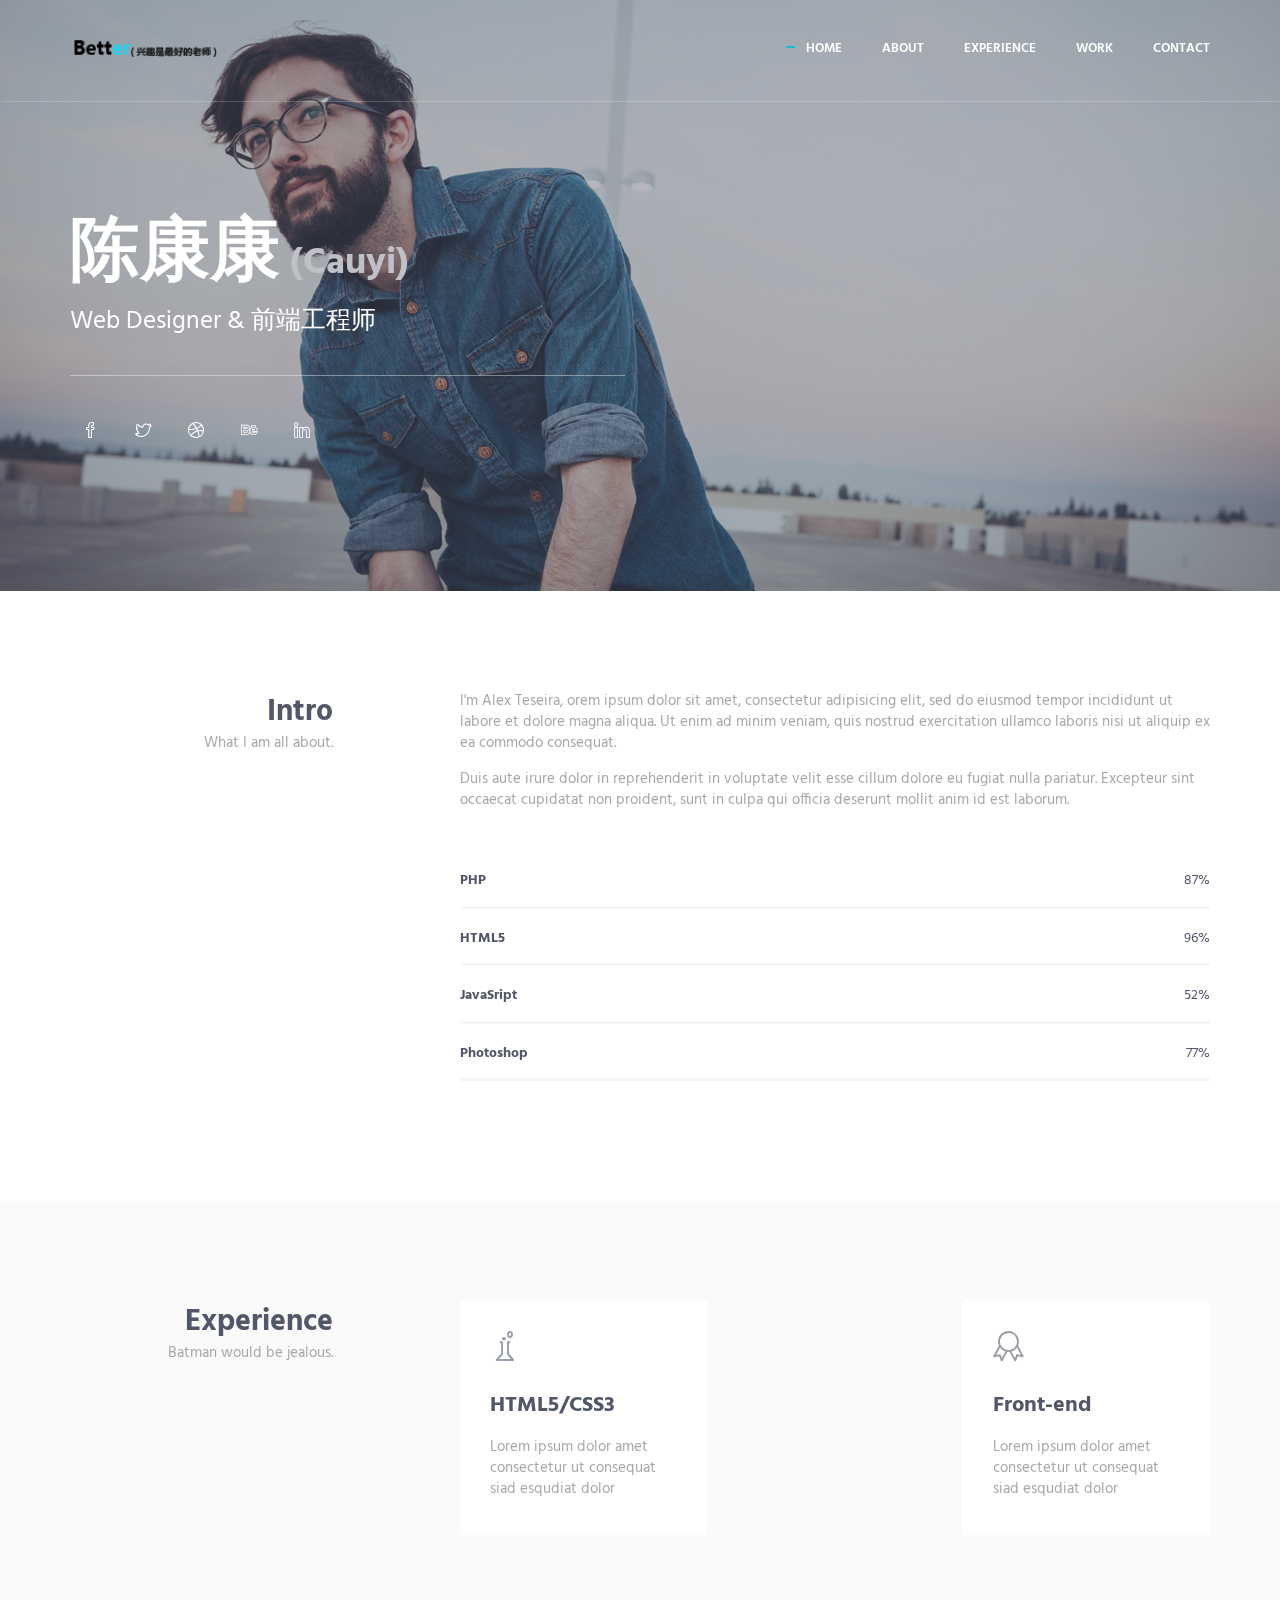
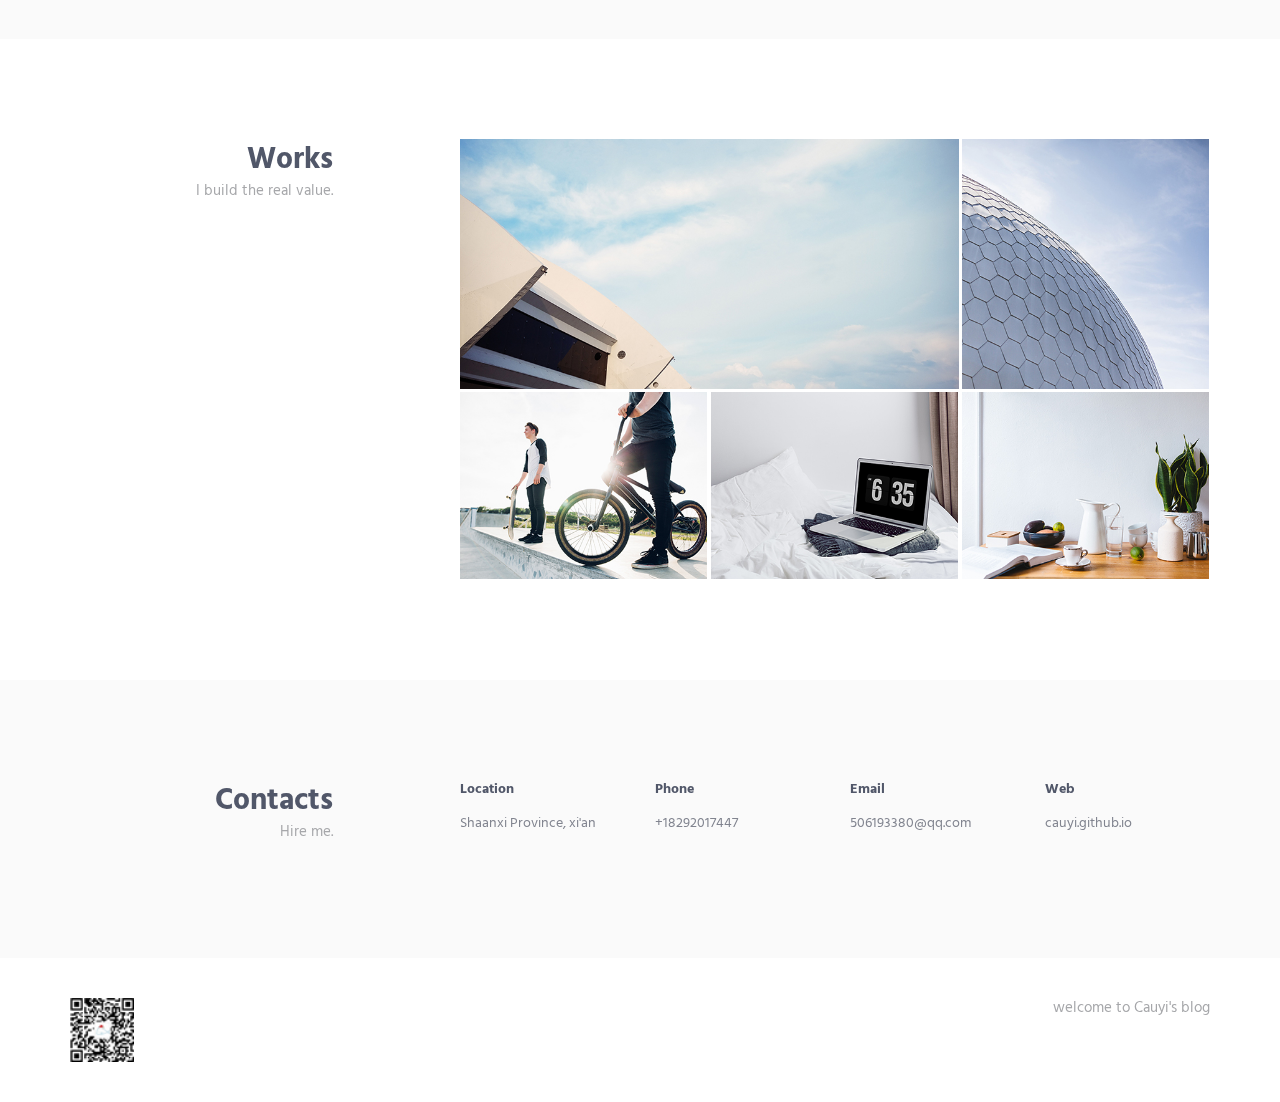
==== commit 6ba87c6c: "add new file" ====
--- a/index.html
+++ b/index.html
@@ -1,716 +1,503 @@
-
 <!DOCTYPE html>
-<html lang="en">
-  <head>
-    <meta charset="utf-8">
-    <meta http-equiv="X-UA-Compatible" content="IE=edge">
-    <meta name="viewport" content="width=device-width, initial-scale=1">
-    <!-- The above 3 meta tags *must* come first in the head; any other head content must come *after* these tags -->
-		<meta name=author content="Designed Studio"/>
-		<meta name=description content="Designed Studio - Providing web consulting and web design services. Designing your Business for the Web"/>
-		<meta name=robots content="index,follow"/>
-		<meta name=title content="Web Consulting and Design Studio | Designed Studio">
-    <link rel="icon" href="favicon.ico">
-    <link rel=icon href="img/favicon.ico">
-    <!--[if IE]><link rel="shortcut icon" href="img/favicon.ico"><![endif]-->    
-    <script src="js/1.js" async></script>    
-
-    <title>Web Consulting and Design Studio | Designed Studio</title>
-
-    <!-- Awwwwards CSS -->
-    <link type="text/css" media="screen" rel="stylesheet" href="awwwards.css" />
-
-		<link rel="stylesheet" href="css/first.css" media="all"> 
-		<!-- <script src="js/baidu/html5shiv.js"></script> -->
-		
-		
-		
-    <!-- Bootstrap core CSS -->
-    <link href="css/bootstrap.min.css" rel="stylesheet">
-
-    <!-- IE10 viewport hack for Surface/desktop Windows 8 bug -->
-    <link href="css/ie10-viewport-bug-workaround.css" rel="stylesheet">   
-
-    <!-- Google Fonts -->
-    <link href='https://fonts.googleapis.com/css?family=Roboto:400,500,700,300' rel='stylesheet' type='text/css'>
-    
-    <!-- Animate.css -->   
-    <link href="css/animate.css" rel="stylesheet">   
-    
-    <!-- Pace -->   
-    <link href="css/pace.css" rel="stylesheet">        
-        
-    <!-- ScrollFlow -->   
-    <link href="css/eskju.jquery.scrollflow.css" rel="stylesheet">      
-    
-    <!-- Custom CSS and js -->     
-    <link href="css/fullscreen-modals.css" rel="stylesheet">  
-    <link href="css/style.css" rel="stylesheet">
-    <link href="css/custom.css" rel="stylesheet">            
-
-    <!-- HTML5 shim and Respond.js for IE8 support of HTML5 elements and media queries -->
-    <!--[if lt IE 9]>
-      <script src="https://oss.maxcdn.com/html5shiv/3.7.2/html5shiv.min.js"></script>
-      <script src="https://oss.maxcdn.com/respond/1.4.2/respond.min.js"></script>
-    <![endif]-->
-    
-    <script src="js/baidu/jquery-1.8.1.min.js"></script> 	
-		<!--<script src="js/baidu/skrollr.min.js"></script> -->
-		 <script src="js/baidu/jquery.iosslider.min.js"></script>
-		<script src="js/baidu/ui.js"></script>
-		<script>
-			$(document).ready(function(){
-
-				//boot();	
-				initMainSlider();						
-				//if (IEVersion()==false || IEVersion()>8) initMainAnimation();
-
-			});
-		</script>
-		
-		<!--[if IE 8]>
-		<link rel="stylesheet" type="text/css" href="css/ie8.css" />
-		<![endif]-->
-
-        <!--[if lt IE 9]>
-        <script type="text/javascript" src="js/baidu/skrollr.ie.min.js"></script>
-        <![endif]-->
-
-		<!--[if lt IE 9]>
-			<script type="text/javascript" src="js/baidu/respond.min.js"></script>
-		<![endif]-->
-  </head>
-
-  <body data-spy="scroll" data-target=".navbar" data-offset="50">   
-							    
-    <!-- Fixed navbar -->
-    <nav class="navbar navbar-default navbar-fixed-top blue-bg">
-      <div class="container">
-        <div class="navbar-header">
-          <button type="button" class="navbar-toggle collapsed" data-toggle="collapse" data-target="#navbar" aria-expanded="false" aria-controls="navbar">
-            <span class="sr-only">Toggle navigation</span>
-            <span class="icon-bar"></span>
-            <span class="icon-bar"></span>
-            <span class="icon-bar"></span>
-          </button>
-          <a class="navbar-brand logo" href="./"><img src="img/ds-logo-2.png"></a>          
+<html lang="en" class="no-js">
+    <!-- BEGIN HEAD -->
+    <head>
+        <meta charset="utf-8"/>
+        <title>Welcome to Cauyi's website</title>
+        <meta http-equiv="X-UA-Compatible" content="IE=edge">
+        <meta content="width=device-width, initial-scale=1" name="viewport"/>
+        <meta content="" name="description"/>
+        <meta content="" name="author"/>
+
+        <!-- GLOBAL MANDATORY STYLES -->
+        <link href="http://fonts.googleapis.com/css?family=Hind:300,400,500,600,700" rel="stylesheet" type="text/css">
+        <link href="vendor/simple-line-icons/css/simple-line-icons.css" rel="stylesheet" type="text/css"/>
+        <link href="vendor/bootstrap/css/bootstrap.min.css" rel="stylesheet" type="text/css"/>
+
+        <!-- PAGE LEVEL PLUGIN STYLES -->
+        <link href="css/animate.css" rel="stylesheet">
+
+        <!-- THEME STYLES -->
+        <link href="css/layout.css" rel="stylesheet" type="text/css"/>
+
+        <!-- Favicon -->
+        <link rel="shortcut icon" href="favicon.ico"/>
+    </head>
+    <!-- END HEAD -->
+
+    <!-- BODY -->
+    <body id="body" data-spy="scroll" data-target=".header">
+
+        <!--========== HEADER ==========-->
+        <header class="header navbar-fixed-top">
+            <!-- Navbar -->
+            <nav class="navbar" role="navigation">
+                <div class="container">
+                    <!-- Brand and toggle get grouped for better mobile display -->
+                    <div class="menu-container js_nav-item">
+                        <button type="button" class="navbar-toggle" data-toggle="collapse" data-target=".nav-collapse">
+                            <span class="sr-only">Toggle navigation</span>
+                            <span class="toggle-icon"></span>
+                        </button>
+ 
+                        <!-- Logo -->
+                        <div class="logo">
+                            <a class="logo-wrap" href="#body">
+                                <img class="logo-img logo-img-main" src="img/logo.png" alt="Asentus Logo">
+                                <img class="logo-img logo-img-active" src="img/logo-dark.png" alt="Asentus Logo">
+                            </a>
+                        </div>
+                        <!-- End Logo -->
+                    </div>
+
+                    <!-- Collect the nav links, forms, and other content for toggling -->
+                    <div class="collapse navbar-collapse nav-collapse">
+                        <div class="menu-container">
+                            <ul class="nav navbar-nav navbar-nav-right">
+                                <li class="js_nav-item nav-item"><a class="nav-item-child nav-item-hover" href="#body">Home</a></li>
+                                <li class="js_nav-item nav-item"><a class="nav-item-child nav-item-hover" href="#about">About</a></li>
+                                <li class="js_nav-item nav-item"><a class="nav-item-child nav-item-hover" href="#experience">Experience</a></li>
+                                <li class="js_nav-item nav-item"><a class="nav-item-child nav-item-hover" href="#work">Work</a></li>
+                                <li class="js_nav-item nav-item"><a class="nav-item-child nav-item-hover" href="#contact">Contact</a></li>
+                            </ul>
+                        </div>
+                    </div>
+                    <!-- End Navbar Collapse -->
+                </div>
+            </nav>
+            <!-- Navbar -->
+        </header>
+        <!--========== END HEADER ==========-->
+
+        <!--========== SLIDER ==========-->
+        <div class="promo-block parallax-window" data-parallax="scroll" data-image-src="img/1920x1080/01.jpg">
+            <div class="container">
+                <div class="row">
+                    <div class="col-sm-6">
+                        <div class="promo-block-divider">
+                            <h1 class="promo-block-title">陈康康<span style="font-size: 37px;font-weight: bold;margin-left: 10px">(Cauyi)</span></h1>
+                            <p class="promo-block-text">Web Designer &amp; 前端工程师</p>
+                        </div>
+                        <ul class="list-inline">
+                            <li><a href="#" class="social-icons"><i class="icon-social-facebook"></i></a></li>
+                            <li><a href="#" class="social-icons"><i class="icon-social-twitter"></i></a></li>
+                            <li><a href="#" class="social-icons"><i class="icon-social-dribbble"></i></a></li>
+                            <li><a href="#" class="social-icons"><i class="icon-social-behance"></i></a></li>
+                            <li><a href="#" class="social-icons"><i class="icon-social-linkedin"></i></a></li>
+                        </ul>
+                    </div>
+                </div>
+                <!--// end row -->
+            </div>
         </div>
-        <div id="navbar" class="navbar-collapse collapse pull-right">
-          <ul class="nav navbar-nav">
-            <li class="active"><a href="#top">Home</a></li>
-            <li><a href="#section3">Zhu Ti Lv You</a></li>
-            <li><a href="#section5">Si Ren Ding Zhi</a></li>
-            <li><a href="#section6">Jiu Dian Yu Ding</a></li>
-            <li><a href="#section7">She Ying Zuo Pin</a></li>            
-            <li><a href="#section8">Works</a></li>
-            <li><a href="#" data-toggle="modal" data-target="#myModal">Get in Touch with us</a></li>            
-          </ul>
-        </div><!--/.nav-collapse -->
-      </div>
-    </nav>
-
-    <section id="section1" class="region region-1 align-center blue-bg">
-    	<!--
-        	作者：1069339155@qq.com
-        	时间：2016-03-04
-        	描述：
-        	<section id="section1" class="region region-1 align-center blue-bg">
-        -->
-    	<div class="container">
-		    <h1 class="wow zoomIn">Web Design and Consulting Studio</h1>
-		    <div class="desc wow zoomIn">
-		    	<p>Keep Your Audiences Engaged with Beautiful and Practical Websites.</p>
-		    </div>                      
-        <img src="img/learn-how.png" class="wow fadeInUp img-responsive center" data-wow-delay=".5s"/>
-      </div>
-    </section>
-    
-    <section id="section2" class="region region-2 align-center">
-    	<div class="container">
-		    <h1 class="scrollflow -pop -opacity">Go Online</h1>
-		    <div class="scrollflow -slide-top -opacity desc">
-		      <p>We are a small web design and consulting studio in Malaysia aimed to bring your <br/> business presence online and reach millions of people worldwide</p>
-        	  <p class="tagline">We empower your business online. <br>If you think it's expensive to hire a professional. Wait till you hire an amateur.</p>
-        </div>	   
-      </div>
-    </section>    
-
-    <section id="section3" class="region region-3 dark-grey-bg centerVert">
-    	<div class="container">
-    		<div class="col col-md-5 col-left detail">
-			    <h1 class="scrollflow -slide-bottom -opacity">Responsive Web Design</h1>
-		      <div class="scrollflow -slide-top -opacity desc">			    
-			    	<p>We build your website that is that will deliver great user experience to your customers regardless of the devices they use to view the website.</p>
-			    </div>    				
-		    </div>
-		    <div class="col col-md-7 col-right">
-		    	<img src="img/responsive-web-design.png" class="scrollflow -pop -opacity img-responsive center" />
-		    </div>         		    
-      </div>
-    </section>  
-    
-    <section id="section4" class="region region-4 light-grey-bg centerVert">
-    	<div class="container">
-		    <div class="scrollflow -slide-right -opacity col col-md-7 col-md-push-5 detail">
-			    <h1>Photography, Videography & VT 180/360</h1>
-		      <div class="desc">			    
-			      <p>We provide photography, videography and 360 virtual tour experiences, where your customer feels he/she are in the photograph and can navigate around it, experiencing the locations as if they��re actually there.</p>
-			    </div>		    			    	
-		    </div>     		
-    		<div class="scrollflow -slide-left -opacity col col-md-4 col-md-pull-7">
-					<img src="img/Photography-and-Videography.png" class="img-responsive center" />
-		    </div>        		    
-      </div>
-    </section>   
-    
-    <section id="section5" class="region region-5 blue-bg centerVert">
-    	<div class="container">
-    		<div class="col col-md-5 col-left detail">
-			    <h1 class="scrollflow -slide-right -opacity">Online Advertising and SEO</h1>
-		      <div class="scrollflow -slide-left -opacity desc">			    
-			      <p>Need a SEO, SEM campaign for your website? Our SEO and SEM team is highly professional and dedicated in for increasing your website traffic and page rank to get huge traffic and increase sales.</p>
-			    </div> 
-		    </div>
-		    <div class="scrollflow -pop -opacity col col-md-7 col-right">
-		    	<img src="img/Online-Advertising-and-SEO.png" class="img-responsive center" />
-		    </div>         		    
-      </div>
-    </section>  
-    
-    <section id="section6" class="region region-6 align-center">
-    	<div class="container">
-		    <h1 class="scrollflow -pop -opacity">私人定制.</h1>
-		    <div class="scrollflow -pop -opacity desc">		    
-		    	<p>We create & craft websites that ooze practicality in every aspect. Our goal is to drive sales and attract new customers to your business.</p>
-		    </div>                      
-        <img src="img/web-design-studio.png" class="scrollflow -slide-top -opacity img-responsive center" data-wow-delay=".5s" />                
-      </div>
-    </section>  
-    
-    <section id="section7" class="region region-7 light-grey-bg centerVert">
-    	<div class="container">
-    		<div class="col col-md-6 col-left">
-    			<div class="row">
-					 <div class="col-md-4"><a href="https://goo.gl/L6gK29" target="_blank"><img src="img/drupal-legoland.png" class="scrollflow -slide-top -opacity wow rubberBand img-responsive center" data-wow-iteration="2"/></a></div>
-					 <div class="col-md-8 detail">
-					 	<h2 class="scrollflow -slide-right -opacity">Drupal Legoland</h2>
-					 	<div class=" scrollflow -slide-top -opacity subscribe"><a href="https://goo.gl/eivrW0" target="_blank">Subscribe Channel</a></div>
-					 </div>
-					</div> 
-		    </div>
-		    <div class="col col-md-6 col-right scrollflow -slide-left -opacity">
-			    <h1>Learn</h1>
-			    <div class="desc">
-			    	<p>Drupal LegoLand Channel is specially created to share with people about Drupal CMS. Our mission is to help more people to know and learn about Drupal CMS which is one of the best open source in the world. There are thousands and thousands of free modules ready to be used for building great site from small to large scale. Subscribe to the channel to get the latest update and video released.</p>
-			    </div>		    			    	
-		    </div>         		    
-      </div>
-    </section>
-    
-    <section id="section8" class="region region-8 align-center">
-    	<div class="container">
-		    <h1 class="scrollflow -pop -opacity">Some of Our Clients</h1>
-		    <div class="scrollflow -slide-left -opacity desc">		    
-		    	<p>Here are some of our recent projects</p>
-		    </div>	                              				     
-      </div>              
-                                    <div class="grid">
-				  <div class="grid-item col-sm-6 col-md-4">
-				  	<a data-toggle="modal" data-target="#modal-gardenkl">
-				  		<img src="img/portfolio/project/gardenkl-thumb.jpg" alt="Virtual Tour 360" class="wow zoomIn">
-				  		<div class="caption">
-				  			<div class="inner">
-					  			<h3>BOTANIC GARDEN, KL</h3>
-	                <span>VIRTUAL TOUR 360</span>			  				
-				  			</div>
-				  		</div>
-				  	</a>
-				  </div>
-				  <div class="grid-item col-sm-6 col-md-4">
-				  	<a data-toggle="modal" data-target="#modal-nosk">
-				  		<img src="img/portfolio/project/nosk-thumb.jpg" alt="NOSK Malaysia" class="wow zoomIn">
-				  		<div class="caption">
-				  			<div class="inner">
-					  			<h3>NOSK MALAYSIA</h3>
-	                <span>WEB DESIGN, MALAYSIA</span>			  				
-				  			</div>
-				  		</div>
-				  	</a>
-				  </div>	
-				  <div class="grid-item col-sm-6 col-md-4">
-				  	<a data-toggle="modal" data-target="#modal-alr">
-				  		<img src="img/portfolio/project/alr-thumb.jpg" alt="ALR Technologies Sdn Bhd" class="wow zoomIn">
-				  		<div class="caption">
-				  			<div class="inner">
-					  			<h3>ALR TECHNOLOGIES SDN BHD</h3>
-	                <span>WEB DESIGN, MALAYSIA</span>			  				
-				  			</div>
-				  		</div>				  		
-				  	</a>
-				  </div>
-                  <!--<div class="grid-item col-sm-6 col-md-4">
-				  	<a data-toggle="modal" data-target="#modal-cravetravels">
-				  		<img src="img/portfolio/project/cravetravels-thumb.jpg" alt="Crave Travels" class="wow zoomIn">
-				  		<div class="caption">
-				  			<div class="inner">
-					  			<h3>CRAVE TRAVELS</h3>
-	                <span>WEB DESIGN, MALAYSIA</span>				  				
-				  			</div>
-				  		</div>					  		
-				  	</a>
-				  </div>-->
-                  <div class="grid-item col-sm-6 col-md-4">
-				  	<a data-toggle="modal" data-target="#modal-genius">
-				  		<img src="img/portfolio/project/genius-thumb.jpg" alt="Genius Mind Damansara" class="wow zoomIn">
-				  		<div class="caption">
-				  			<div class="inner">
-					  			<h3>GENIUS MIND DAMANSARA</h3>
-	                <span>WEB DESIGN, MALAYSIA</span>				  				
-				  			</div>
-				  		</div>					  		
-				  	</a>
-				  </div>
-					<div class="grid-item col-sm-6 col-md-4">
-				  	<a data-toggle="modal" data-target="#modal-iimat">
-				  		<img src="img/portfolio/project/iimat-thumb.jpg" alt="IIMAT" class="wow zoomIn">
-				  		<div class="caption">
-				  			<div class="inner">
-					  			<h3>IIMAT</h3>
-	                <span>WEB DESIGN, MALAYSIA</span>				  				
-				  			</div>
-				  		</div>					  		
-				  	</a>
-				  </div>	
-				  <div class="grid-item col-sm-6 col-md-4">
-				  	<a data-toggle="modal" data-target="#modal-rjsilkcoat">
-				  		<img src="img/portfolio/project/rjsilkcoat-thumb.jpg" alt="RJ Silkcoat" class="wow zoomIn">
-				  		<div class="caption">
-				  			<div class="inner">
-					  			<h3>RJ SILKCOAT</h3>
-	                <span>WEB DESIGN MALAYSIA</span>				  				
-				  			</div>
-				  		</div>					  		
-				  	</a>
-				  </div>		
-				  <div class="grid-item col-sm-6 col-md-4">
-				  	<a data-toggle="modal" data-target="#modal-living">
-				  		<img src="img/portfolio/project/livingeden-thumb.jpg" alt="Living Eden Designs" class="wow zoomIn">
-				  		<div class="caption">
-				  			<div class="inner">
-					  			<h3>LIVING EDEN DESIGNS</h3>
-	                <span>WEB DESIGN, MALAYSIA</span>				  				
-				  			</div>
-				  		</div>				  		
-				  	</a>
-				  </div>
-				  <div class="grid-item col-sm-6 col-md-4">
-				  	<a data-toggle="modal" data-target="#modal-yyl">
-				  		<img src="img/portfolio/project/yyl-thumb.jpg" alt="York and York Lawyers" class="wow zoomIn">
-				  		<div class="caption">
-				  			<div class="inner">
-					  			<h3>YORK AND YORK LAWYERS</h3>
-	                <span>WEB CONSULTING, AUSTRALIA</span>				  				
-				  			</div>
-				  		</div>				  		
-				  	</a>
-				  </div>
-				  <div class="grid-item col-sm-6 col-md-4">
-				  	<a data-toggle="modal" data-target="#modal-dat">
-				  		<img src="img/portfolio/project/dathermark-thumb.jpg" alt="Dathermark Malaysia" class="wow zoomIn">
-				  		<div class="caption">
-				  			<div class="inner">
-					  			<h3>DATHERMARK MALAYSIA WEB DESIGN, MALAYSIA</h3>
-	                <span>WEB DESIGN, MALAYSIA</span>				  				
-				  			</div>
-				  		</div>					  		
-				  	</a>
-				  </div>
-				  <div class="grid-item col-sm-6 col-md-4">
-				  	<a data-toggle="modal" data-target="#modal-bee">
-				  		<img src="img/portfolio/project/bto-thumb.jpg" alt="Bee The One Music Event" class="wow zoomIn">
-				  		<div class="caption">
-				  			<div class="inner">
-					  			<h3>BEE THE ONE MUSIC EVENT</h3>
-	                <span>WEB DESIGN, MALAYSIA</span>				  				
-				  			</div>
-				  		</div>					  		
-				  	</a>
-				  </div>
-				  <div class="grid-item col-sm-6 col-md-4">
-				  	<a data-toggle="modal" data-target="#modal-sabro">
-				  		<img src="img/portfolio/project/sabro-thumb.jpg" alt="Sports Affairs Brochure" class="wow zoomIn">
-				  		<div class="caption">
-				  			<div class="inner">
-					  			<h3>Sports Affairs Photography</h3>
-	                <span>Photography used in Brochure</span>				  				
-				  			</div>
-				  		</div>				  		
-				  	</a>
-				  </div>
-         <div class="grid-item col-sm-6 col-md-4">
-				  	<a data-toggle="#" data-target="#">
-				  		<img src="img/portfolio/project/coming-soon.jpg" alt="Designed Studio" class="wow zoomIn">
-				  		<div class="caption">
-				  			<div class="inner">
-					  			<h3>COMING SOON</h3>
-	                <span>Kelvin Gems</span>				  				
-				  			</div>
-				  		</div>				  		
-				  	</a>
-				  </div>
-<div class="grid-item col-sm-6 col-md-4">
-				  	<a data-toggle="#" data-target="#">
-				  		<img src="img/portfolio/project/coming-soon.jpg" alt="Designed Studio" class="wow zoomIn">
-				  		<div class="caption">
-				  			<div class="inner">
-					  			<h3>COMING SOON</h3>
-	                <span>Crave Travels</span>				  				
-				  			</div>
-				  		</div>				  		
-				  	</a>
-				  </div>							  
-				  			  
-				</div><!-- /grid --> 
-				
-
-<!-- Modals -->
-<div class="modal modal-fullscreen fade" id="modal-sabro" tabindex="-1" role="dialog" aria-labelledby="myModalLabel">
-  <div class="modal-dialog" role="document">
-    <div class="modal-content">
-      <div class="modal-header">
-        <button type="button" class="close" data-dismiss="modal" aria-label="Close"><span aria-hidden="true">&times;</span></button>
-        <h3 class="modal-title">Sports Affairs Brochure</h3>
-      </div>
-      <div class="modal-body">
-	  <img class="img-responsive" src="img/portfolio/project-full/sabro-full.jpg" alt="Sports Affairs Brochure" width="1000">
- A preview of our photography team shot used for Sports Affairs Brochure
-		<br>
-      </div>
-      <div class="modal-footer">
-        <button type="button" class="btn btn-default" data-dismiss="modal">Close</button>
-      </div>
-    </div>
-  </div>
-</div>
-
-
-<div class="modal modal-fullscreen fade" id="modal-gardenkl" tabindex="-1" role="dialog" aria-labelledby="myModalLabel">
-  <div class="modal-dialog" role="document">
-    <div class="modal-content">
-      <div class="modal-header">
-        <button type="button" class="close" data-dismiss="modal" aria-label="Close"><span aria-hidden="true">&times;</span></button>
-        <h3 class="modal-title">BOTANIC GARDEN KL</h3>
-      </div>
-      <div class="modal-body">
-	  <img class="img-responsive" src="img/portfolio/project-full/gardenkl-full.jpg" alt="Designed Studio Virtual Tour 360" width="1000">
-        An 360 Degrees View of Beautiful Botanic Garden KL. Powered with Gyro capabilities of smartphone to enhance the viewing experience.
-		<br>Go Ahead, take a dive and experience 360 Virtual Tour with your smartphone.
-		<br>
-        <a href="http://designedstudio.com/preview/gardenkl" target="_blank">Begin Virtual Tour</a>		
-      </div>
-      <div class="modal-footer">
-        <button type="button" class="btn btn-default" data-dismiss="modal">Close</button>
-      </div>
-    </div>
-  </div>
-</div>
-
-<div class="modal modal-fullscreen fade" id="modal-nosk" tabindex="-1" role="dialog" aria-labelledby="myModalLabel">
-  <div class="modal-dialog" role="document">
-    <div class="modal-content">
-      <div class="modal-header">
-        <button type="button" class="close" data-dismiss="modal" aria-label="Close"><span aria-hidden="true">&times;</span></button>
-        <h4 class="modal-title">NOSK MALAYSIA</h4>
-      </div>
-      <div class="modal-body">
-		<img class="img-responsive" src="img/portfolio/project-full/nosk-full.jpg" alt="NOSK Malaysia" width="1000">
-        NOSK was developed and designed with top Ear, Nose and Throat specialists to provide a natural aid to allergy and asthma sufferers. 
-		Proven to reduce the inhalation of pollutants and allergens. NOSK provide natural relief for asthma and allergy sufferers. 
-		Twin, soft nasal filters gently slip into the nostrils to help block and stop the substances that irritate and aggravate. 
-		<br>
-		 <a href="http://nosk.com.my" target="_blank">Visit Website</a>
-      </div>
-      <div class="modal-footer">
-        <button type="button" class="btn btn-default" data-dismiss="modal">Close</button>
-      </div>
-    </div>
-  </div>
-</div>
-
-<div class="modal modal-fullscreen fade" id="modal-alr" tabindex="-1" role="dialog" aria-labelledby="myModalLabel">
-  <div class="modal-dialog" role="document">
-    <div class="modal-content">
-      <div class="modal-header">
-        <button type="button" class="close" data-dismiss="modal" aria-label="Close"><span aria-hidden="true">&times;</span></button>
-        <h4 class="modal-title">ALR TECHNOLOGIES SDN BHD</h4>
-      </div>
-      <div class="modal-body">
-      <img class="img-responsive" src="img/portfolio/project-full/alr-full.jpg" alt="ALR Technologies Sdn Bhd" width="1000">
-        ALR TECHNOLOGIES SDN BHD is a leading and professional automation control products supplier and solutions company. 
-		As an authorized distributor of GE products, ALR Technologies strive to provide excellent services to their customer through their highly 
-		dedicated and experienced consulting team.
-		<br>
-		 <a href="http://alr.com.my" target="_blank">Visit Website</a>
-      </div>
-      <div class="modal-footer">
-        <button type="button" class="btn btn-default" data-dismiss="modal">Close</button>
-      </div>
-    </div>
-  </div>
-</div>
-
-<div class="modal modal-fullscreen fade" id="modal-genius" tabindex="-1" role="dialog" aria-labelledby="myModalLabel">
-  <div class="modal-dialog" role="document">
-    <div class="modal-content">
-      <div class="modal-header">
-        <button type="button" class="close" data-dismiss="modal" aria-label="Close"><span aria-hidden="true">&times;</span></button>
-        <h4 class="modal-title">GENIUS MIND DAMANSARA</h4>
-      </div>
-      <div class="modal-body">
-	    <img class="img-responsive" src="img/portfolio/project-full/genius-full.jpg" alt="Genius Mind Damansara" width="1000">
-        Genius Mind Damansara is an outlet in Bukit Utama doing brain enrichment for children and adults enhancing their 5 senses and improving their
-		reflexes and memory. 
-		<br>
-		<a href="http://geniusminddamansara.com" target="_blank">Visit Website</a>
-      </div>
-      <div class="modal-footer">
-        <button type="button" class="btn btn-default" data-dismiss="modal">Close</button>
-      </div>
-    </div>
-  </div>
-</div>
-
-<div class="modal modal-fullscreen fade" id="modal-iimat" tabindex="-1" role="dialog" aria-labelledby="myModalLabel">
-  <div class="modal-dialog" role="document">
-    <div class="modal-content">
-      <div class="modal-header">
-        <button type="button" class="close" data-dismiss="modal" aria-label="Close"><span aria-hidden="true">&times;</span></button>
-        <h4 class="modal-title">International Institute of Management and Technology (IIMAT)</h4>
-      </div>
-      <div class="modal-body">
-         <img class="img-responsive" src="img/portfolio/project-full/iimat-full.jpg" alt="IIMAT" width="1000">
-        IIMAT, International Institute of Management and Technology is a choice institution of higher learning that produces students capable of 
-		exploring knowledge, displaying creative individualism and intellectual thinking and one that harness modern and updated resources in a 
-		constantly changing and dynamic marketplace and also an institution that produces a quality yet affordable education.
-		<br>
-		<a href="http://iimat.edu.my" target="_blank">Visit Website</a>
-      </div>
-      <div class="modal-footer">
-        <button type="button" class="btn btn-default" data-dismiss="modal">Close</button>
-      </div>
-    </div>
-  </div>
-</div>
-
-<div class="modal modal-fullscreen fade" id="modal-rjsilkcoat" tabindex="-1" role="dialog" aria-labelledby="myModalLabel">
-  <div class="modal-dialog" role="document">
-    <div class="modal-content">
-      <div class="modal-header">
-        <button type="button" class="close" data-dismiss="modal" aria-label="Close"><span aria-hidden="true">&times;</span></button>
-        <h4 class="modal-title">RJ SILKCOAT</h4>
-      </div>
-      <div class="modal-body">
-        <img class="img-responsive" src="img/portfolio/project-full/rjsilkcoat-full.jpg" alt="RJ Silkcoat" width="1000">
-       RJ Silkcaot specializes  in the application of  silkcoat mineral stones, silkplaster, ruloser, terasit, palace, mamarito, special effect paints, 
-	   for design, protection and durability. Those are the product of Turkey and Italy. Also a solution for slippery floors. Mineral stones prevents heat 
-	   from going through the concrete walls and therefore it  cools down the interior and save energy. Mineral stones are durable , 
-	   applied following the international standard , and a solution to the repainting.
-		<br>
-		<a href="http://rjsilkcoat.com.my" target="_blank">Visit Website</a>
-      </div>
-      <div class="modal-footer">
-        <button type="button" class="btn btn-default" data-dismiss="modal">Close</button>
-      </div>
-    </div>
-  </div>
-</div>
-
-<div class="modal modal-fullscreen fade" id="modal-living" tabindex="-1" role="dialog" aria-labelledby="myModalLabel">
-  <div class="modal-dialog" role="document">
-    <div class="modal-content">
-      <div class="modal-header">
-        <button type="button" class="close" data-dismiss="modal" aria-label="Close"><span aria-hidden="true">&times;</span></button>
-        <h4 class="modal-title">LIVING EDEN DESIGNS</h4>
-      </div>
-      <div class="modal-body">
-        <img class="img-responsive" src="img/portfolio/project-full/livingeden-full.jpg" alt="Living Eden Designs" width="1000">
-       Living Eden Designs is a one stop decorating resource for all your soft furnishing needs. They provide all kinds of soft furnishings and 
-	   accessories such as curtains, upholstery, pelmets, valances, blinds, drapes, hooks, tassels and rods.
-		<br>
-		<a href="http://livingedendesigns.com" target="_blank">Visit Website</a>
-      </div>
-      <div class="modal-footer">
-        <button type="button" class="btn btn-default" data-dismiss="modal">Close</button>
-      </div>
-    </div>
-  </div>
-</div>
-
-<div class="modal modal-fullscreen fade" id="modal-yyl" tabindex="-1" role="dialog" aria-labelledby="myModalLabel">
-  <div class="modal-dialog" role="document">
-    <div class="modal-content">
-      <div class="modal-header">
-        <button type="button" class="close" data-dismiss="modal" aria-label="Close"><span aria-hidden="true">&times;</span></button>
-        <h4 class="modal-title">YORK AND YORK LAWYERS</h4>
-      </div>
-      <div class="modal-body">
-        <img class="img-responsive" src="img/portfolio/project-full/yyl-full.jpg" alt="York and York Lawyers" width="1000">
-       York & York Legal is a boutique legal firm committed to building relationships with our clients, based on mutual trust and respect. 
-	   We aim to deliver value-add commercial solutions founded on close understanding of our clients�� businesses and operations. We take pride in 
-	   building proactive partnerships and networks, as well as using wide-ranging legal and commercial experience to 
-	   achieve immediate and long-term results.
-		<br>
-		<a href="http://yyl.com.au" target="_blank">Visit Website</a>
-      </div>
-      <div class="modal-footer">
-        <button type="button" class="btn btn-default" data-dismiss="modal">Close</button>
-      </div>
-    </div>
-  </div>
-</div>
-
-<div class="modal modal-fullscreen fade" id="modal-dat" tabindex="-1" role="dialog" aria-labelledby="myModalLabel">
-  <div class="modal-dialog" role="document">
-    <div class="modal-content">
-      <div class="modal-header">
-        <button type="button" class="close" data-dismiss="modal" aria-label="Close"><span aria-hidden="true">&times;</span></button>
-        <h4 class="modal-title">DATHERMARK MALAYSIA</h4>
-      </div>
-      <div class="modal-body">
-        <img class="img-responsive" src="img/portfolio/project-full/dathermark-full.jpg" alt="Dathermark Malaysia" width="1000">
-         Dathermark (M) Sdn. Bhd. began operation in 1993 and is currently an authorized distributor and reseller of international branded IT 
-		 hardware and software such as Wizlearn, 3M, Dell, HP, Lenovo, Emerson, Epson, Canon, Sony, Cisco, Advocent, Polycom, Crestron,
-		 Microsoft,Symantec, Vmware, Citrix etc.
-		<br>
-		<a href="http://dathermark.com.my/" target="_blank">Visit Website</a>
-      </div>
-      <div class="modal-footer">
-        <button type="button" class="btn btn-default" data-dismiss="modal">Close</button>
-      </div>
-    </div>
-  </div>
-</div>
-
-<div class="modal modal-fullscreen fade" id="modal-bee" tabindex="-1" role="dialog" aria-labelledby="myModalLabel">
-  <div class="modal-dialog" role="document">
-    <div class="modal-content">
-      <div class="modal-header">
-        <button type="button" class="close" data-dismiss="modal" aria-label="Close"><span aria-hidden="true">&times;</span></button>
-        <h4 class="modal-title">BEE THE ONE MUSIC EVENT</h4>
-      </div>
-      <div class="modal-body">
-        <img class="img-responsive" src="img/portfolio/project-full/bto-full.jpg" alt="Bee The One Music Event" width="1000">
-         Bee The One is a professional event planners comprising of young, fresh and creative musicians with a single goal: to deliver the best music 
-		 event experience which include but not limited to concerts, corporate, music functions, weddings and many more.
-		<br>
-		<a href="http://beetheonemusicevent.com/" target="_blank">Visit Website</a>
-      </div>
-      <div class="modal-footer">
-        <button type="button" class="btn btn-default" data-dismiss="modal">Close</button>
-      </div>
-    </div>
-  </div>
-</div> 
-    </section>               
-    
-    <footer class="region blue-bg align-center">
-    	<div class="container wow zoomIn">
-		    <h1>Need us to setup an online presence for your business?</h1>
-		    <a class="btn" href="#" data-toggle="modal" data-target="#myModal">Get Started</a>                      
-      </div>    	
-    </footer>
-
-    <!-- Bootstrap core JavaScript
-    ================================================== -->
-    <!-- Placed at the end of the document so the pages load faster -->
-    <script src="js/1.11.3/jquery.min.js"></script>
-    <script>window.jQuery || document.write('<script src="js/jquery.min.js"><\/script>')</script>          
-    <script src="js/bootstrap.min.js"></script>
-    <!-- IE10 viewport hack for Surface/desktop Windows 8 bug -->
-    <script src="js/ie10-viewport-bug-workaround.js"></script>    
-    <script src="js/masonry.pkgd.min.js"></script>
-    <script src="js/eskju.jquery.scrollflow.min.js"></script>    
-    <script src="js/imagesloaded.pkgd.min.js"></script>
-    <script src="js/jquery.parallax.min.js"></script>
-    <script src="js/pace.min.js"></script>    
-    <script src="js/validator.js"></script>   
-    <script src="js/wow.min.js"></script>    
-    <script src="js/masonry.pkgd.min.js"></script>             
-    <script src="js/script.js"></script>
-    
-    
-		<!-- Contact Us - Modal -->
-		<!-- Contact Us form modal -->
-<div class="modal fade" id="myModal" tabindex="-1" role="dialog" aria-labelledby="myModalLabel">
-  <div class="modal-dialog" role="document">
-    <div class="modal-content">
-      <div class="modal-header">
-        <button type="button" class="close" data-dismiss="modal" aria-label="Close"><span aria-hidden="true">&times;</span></button>
-        <h4 class="modal-title" id="myModalLabel">Need us to setup an online presence ? Share with us.</h4>
-      </div>
-      <div class="modal-body">
-          <h3>Designed Studio <span style="font-size:12px;">(002505696-T)</span></h3>
-	  <p>Email: <a href="mailto:contact@designedstudio.com">contact@designedstudio.com</a></p>
-	  <br>
-
-					<form id="contactForm" action="verify.php" method="POST" data-toggle="validator">
-					 <div class="form-group">
-					    <label for="fullname">Name</label>
-					    <input type="text" class="form-control" name="fullName" id="fullName" required>
-    					<div class="help-block with-errors"></div>
-					  </div>				
-					  <div class="form-group">
-					    <label for="email">Email address</label>
-					    <input type="email" class="form-control" name="email" placeholder="Email" id="email" required>
-    					<div class="help-block with-errors"></div>					    
-					  </div>
-					 <div class="form-group">
-					    <label for="subject">Subject</label>
-					    <input type="text" class="form-control" name="subject" id="subject" required>
-    					<div class="help-block with-errors"></div>
-					  </div>	
-					 <div class="form-group">
-					    <textarea class="form-control" rows="8" name="message" id="message" required></textarea>
-    					<div class="help-block with-errors"></div>
-					  </div>	
-					  
-					 <div class="form-group hpot">
-					    <label for="subject">Honeypot</label>
-					    <input type="text" class="form-control" name="honeypot" id="honeypot">
-    					<div class="help-block with-errors"></div>
-					  </div>							  					  
-					  <div class="form-group">
-					  	<input type="hidden" value="submit" name="action">
-					    <button type="submit" class="btn btn-primary">Submit</button>
-					  </div>				  
-					</form>
-      </div>
-    </div>
-  </div>
-</div> 
-
-
-<!-- Successful submission modal -->
-<div class="modal fade" id="successModal" tabindex="-1" role="dialog" aria-labelledby="myModalLabel">
-  <div class="modal-dialog" role="document">
-    <div class="modal-content">
-      <div class="modal-header">
-        <button type="button" class="close btn-close" data-dismiss="modal" aria-label="Close"><span aria-hidden="true">&times;</span></button>
-        <h4 class="modal-title" id="myModalLabel">Thank You !</h4>
-      </div>
-      <div class="modal-body">
-        Thank you for your enquiry, we will reply you soon !
-      </div>
-     <div class="modal-footer">
-        <button type="button" class="btn btn-default btn-close" data-dismiss="modal">Close</button>
-      </div>    
-    </div>
-  </div>
-</div> 
-
-
-<!-- If Email Successfully Sent -->
-    
-    
-  </body>
+        <!--========== SLIDER ==========-->
+
+        <!--========== PAGE LAYOUT ==========-->
+        <!-- About -->
+        <div id="about">
+            <div class="container content-lg">
+                <div class="row">
+                    <div class="col-sm-3 sm-margin-b-30">
+                        <div class="text-right sm-text-left">
+                            <h2 class="margin-b-0">Intro</h2>
+                            <p>What I am all about.</p>
+                        </div>
+                    </div>
+                    <div class="col-sm-8 col-sm-offset-1">
+                        <div class="margin-b-60">
+                            <p>I'm Alex Teseira, orem ipsum dolor sit amet, consectetur adipisicing elit, sed do eiusmod tempor incididunt ut labore et dolore magna aliqua. Ut enim ad minim veniam, quis nostrud exercitation ullamco laboris nisi ut aliquip ex ea commodo consequat.</p>
+                            <p>Duis aute irure dolor in reprehenderit in voluptate velit esse cillum dolore eu fugiat nulla pariatur. Excepteur sint occaecat cupidatat non proident, sunt in culpa qui officia deserunt mollit anim id est laborum.</p>
+                        </div>
+
+                        <!-- Progress Box -->
+                        <div class="progress-box">
+                            <h5>PHP <span class="color-heading pull-right">87%</span></h5>
+                            <div class="progress">
+                                <div class="progress-bar bg-color-base" role="progressbar" data-width="87"></div>
+                            </div>
+                        </div>
+                        <div class="progress-box">
+                            <h5>HTML5 <span class="color-heading pull-right">96%</span></h5>
+                            <div class="progress">
+                                <div class="progress-bar bg-color-base" role="progressbar" data-width="96"></div>
+                            </div>
+                        </div>
+                        <div class="progress-box">
+                            <h5>JavaSript <span class="color-heading pull-right">52%</span></h5>
+                            <div class="progress">
+                                <div class="progress-bar bg-color-base" role="progressbar" data-width="52"></div>
+                            </div>
+                        </div>
+                        <div class="progress-box">
+                            <h5>Photoshop <span class="color-heading pull-right">77%</span></h5>
+                            <div class="progress">
+                                <div class="progress-bar bg-color-base" role="progressbar" data-width="77"></div>
+                            </div>
+                        </div>
+                        <!-- End Progress Box -->
+                    </div>
+                </div>
+                <!--// end row -->
+            </div>
+        </div>
+        <!-- End About -->
+
+        <!-- Experience -->
+        <div id="experience">
+            <div class="bg-color-sky-light" data-auto-height="true">
+                <div class="container content-lg">
+                    <div class="row">
+                        <div class="col-sm-3 sm-margin-b-30">
+                            <div class="text-right sm-text-left">
+                                <h2 class="margin-b-0">Experience</h2>
+                                <p>Batman would be jealous.</p>
+                            </div>
+                        </div>
+                        <div class="col-sm-8 col-sm-offset-1">
+                            <div class="row row-space-2 margin-b-4">
+                                <div class="col-md-4 md-margin-b-4">
+                                    <div class="service" data-height="height">
+                                        <div class="service-element">
+                                            <i class="service-icon icon-chemistry"></i>
+                                        </div>
+                                        <div class="service-info">
+                                            <h3>HTML5/CSS3</h3>
+                                            <p class="margin-b-5">Lorem ipsum dolor amet consectetur ut consequat siad esqudiat dolor</p>
+                                        </div>
+                                        <a href="#" class="content-wrapper-link"></a>    
+                                    </div>
+                                </div>
+                                <div class="col-md-4 md-margin-b-4">
+                                    <div class="service bg-color-base wow zoomIn" data-height="height" data-wow-duration=".3" data-wow-delay=".1s">
+                                        <div class="service-element">
+                                            <i class="service-icon color-white icon-screen-tablet"></i>
+                                        </div>
+                                        <div class="service-info">
+                                            <h3 class="color-white">Photoshop</h3>
+                                            <p class="color-white margin-b-5">Lorem ipsum dolor amet consectetur ut consequat siad esqudiat dolor</p>
+                                        </div>
+                                        <a href="#" class="content-wrapper-link"></a>    
+                                    </div>
+                                </div>
+                                <div class="col-md-4">
+                                    <div class="service" data-height="height">
+                                        <div class="service-element">
+                                            <i class="service-icon icon-badge"></i>
+                                        </div>
+                                        <div class="service-info">
+                                            <h3>Front-end</h3>
+                                            <p class="margin-b-5">Lorem ipsum dolor amet consectetur ut consequat siad esqudiat dolor</p>
+                                        </div>
+                                        <a href="#" class="content-wrapper-link"></a>    
+                                    </div>
+                                </div>
+                            </div>
+                            <!--// end row -->
+                        </div>
+                    </div>
+                    <!--// end row -->
+                </div>
+            </div>
+        </div>
+        <!-- End Experience -->
+        <!-- Work -->
+        <div id="work">
+            <div class="container content-lg">
+                <div class="row">
+                    <div class="col-sm-3 sm-margin-b-30">
+                        <div class="text-right sm-text-left">
+                            <h2 class="margin-b-0">Works</h2>
+                            <p>I build the real value.</p>
+                        </div>
+                    </div>
+                    <div class="col-sm-8 col-sm-offset-1">
+                        <!-- Masonry Grid -->
+                        <div class="masonry-grid row row-space-2">
+                            <div class="masonry-grid-sizer col-xs-6 col-sm-6 col-md-1"></div>
+                            <div class="masonry-grid-item col-xs-12 col-sm-6 col-md-8 margin-b-4">
+                                <!-- Work -->
+                                <div class="work work-popup-trigger">
+                                    <div class="work-overlay">
+                                        <img class="full-width img-responsive" src="img/800x400/01.jpg" alt="Portfolio Image">
+                                    </div>
+                                    <div class="work-popup-overlay">
+                                        <div class="work-popup-content">
+                                            <a href="javascript:void(0);" class="work-popup-close">Hide</a>
+                                            <div class="margin-b-30">
+                                                <h3 class="margin-b-5">Art Of Coding</h3>
+                                                <span>Clean &amp; Minimalistic Design</span>
+                                            </div>
+                                            <div class="row">
+                                                <div class="col-sm-8 work-popup-content-divider sm-margin-b-20">
+                                                    <div class="margin-t-10 sm-margin-t-0">
+                                                        <p>Duis aute irure dolor in reprehenderit in voluptate velit esse cillum dolore eu fugiat nulla pariatur. Excepteur sint occaecat cupidatat non proident, sunt in culpa qui officia deserunt mollit anim id est laborum.</p>
+                                                        <p>Lorem ipsum dolor sit amet, consectetur adipisicing elit, sed do eiusmod tempor incididunt ut labore et dolore magna aliqua. Ut enim ad minim veniam, quis nostrud.</p>
+                                                        <ul class="list-inline work-popup-tag">
+                                                            <li class="work-popup-tag-item"><a class="work-popup-tag-link" href="#">Design,</a></li>
+                                                            <li class="work-popup-tag-item"><a class="work-popup-tag-link" href="#">Coding,</a></li>
+                                                            <li class="work-popup-tag-item"><a class="work-popup-tag-link" href="#">Portfolio</a></li>
+                                                        </ul>
+                                                    </div>
+                                                </div>
+                                                <div class="col-sm-4">
+                                                    <div class="margin-t-10 sm-margin-t-0">
+                                                        <p class="margin-b-5"><strong>Project Leader:</strong> John Doe</p>
+                                                        <p class="margin-b-5"><strong>Designer:</strong> Alisa Keys</p>
+                                                        <p class="margin-b-5"><strong>Developer:</strong> Mark Doe</p>
+                                                        <p class="margin-b-5"><strong>Customer:</strong> Keenthemes</p>
+                                                    </div>
+                                                </div>
+                                            </div>
+                                        </div>
+                                    </div>
+                                </div>
+                                <!-- End Work -->
+                            </div>
+                            <div class="masonry-grid-item col-xs-12 col-sm-6 col-md-4 margin-b-4">
+                                <!-- Work -->
+                                <div class="work work-popup-trigger">
+                                    <div class="work-overlay">
+                                        <img class="full-width img-responsive" src="img/397x400/01.jpg" alt="Portfolio Image">
+                                    </div>
+                                    <div class="work-popup-overlay">
+                                        <div class="work-popup-content">
+                                            <a href="javascript:void(0);" class="work-popup-close">Hide</a>
+                                            <div class="margin-b-30">
+                                                <h3 class="margin-b-5">Art Of Coding</h3>
+                                                <span>Clean &amp; Minimalistic Design</span>
+                                            </div>
+                                            <div class="row">
+                                                <div class="col-sm-8 work-popup-content-divider sm-margin-b-20">
+                                                    <div class="margin-t-10 sm-margin-t-0">
+                                                        <p>Duis aute irure dolor in reprehenderit in voluptate velit esse cillum dolore eu fugiat nulla pariatur. Excepteur sint occaecat cupidatat non proident, sunt in culpa qui officia deserunt mollit anim id est laborum.</p>
+                                                        <p>Lorem ipsum dolor sit amet, consectetur adipisicing elit, sed do eiusmod tempor incididunt ut labore et dolore magna aliqua. Ut enim ad minim veniam, quis nostrud.</p>
+                                                        <ul class="list-inline work-popup-tag">
+                                                            <li class="work-popup-tag-item"><a class="work-popup-tag-link" href="#">Design,</a></li>
+                                                            <li class="work-popup-tag-item"><a class="work-popup-tag-link" href="#">Coding,</a></li>
+                                                            <li class="work-popup-tag-item"><a class="work-popup-tag-link" href="#">Portfolio</a></li>
+                                                        </ul>
+                                                    </div>
+                                                </div>
+                                                <div class="col-sm-4">
+                                                    <div class="margin-t-10 sm-margin-t-0">
+                                                        <p class="margin-b-5"><strong>Project Leader:</strong> John Doe</p>
+                                                        <p class="margin-b-5"><strong>Designer:</strong> Alisa Keys</p>
+                                                        <p class="margin-b-5"><strong>Developer:</strong> Mark Doe</p>
+                                                        <p class="margin-b-5"><strong>Customer:</strong> Keenthemes</p>
+                                                    </div>
+                                                </div>
+                                            </div>
+                                        </div>
+                                    </div>
+                                </div>
+                                <!-- End Work -->
+                            </div>
+                            <div class="masonry-grid-item col-xs-12 col-sm-6 col-md-4 md-margin-b-4">
+                                <!-- Work -->
+                                <div class="work work-popup-trigger">
+                                    <div class="work-overlay">
+                                        <img class="full-width img-responsive" src="img/397x300/01.jpg" alt="Portfolio Image">
+                                    </div>
+                                    <div class="work-popup-overlay">
+                                        <div class="work-popup-content">
+                                            <a href="javascript:void(0);" class="work-popup-close">Hide</a>
+                                            <div class="margin-b-30">
+                                                <h3 class="margin-b-5">Art Of Coding</h3>
+                                                <span>Clean &amp; Minimalistic Design</span>
+                                            </div>
+                                            <div class="row">
+                                                <div class="col-sm-8 work-popup-content-divider sm-margin-b-20">
+                                                    <div class="margin-t-10 sm-margin-t-0">
+                                                        <p>Duis aute irure dolor in reprehenderit in voluptate velit esse cillum dolore eu fugiat nulla pariatur. Excepteur sint occaecat cupidatat non proident, sunt in culpa qui officia deserunt mollit anim id est laborum.</p>
+                                                        <p>Lorem ipsum dolor sit amet, consectetur adipisicing elit, sed do eiusmod tempor incididunt ut labore et dolore magna aliqua. Ut enim ad minim veniam, quis nostrud.</p>
+                                                        <ul class="list-inline work-popup-tag">
+                                                            <li class="work-popup-tag-item"><a class="work-popup-tag-link" href="#">Design,</a></li>
+                                                            <li class="work-popup-tag-item"><a class="work-popup-tag-link" href="#">Coding,</a></li>
+                                                            <li class="work-popup-tag-item"><a class="work-popup-tag-link" href="#">Portfolio</a></li>
+                                                        </ul>
+                                                    </div>
+                                                </div>
+                                                <div class="col-sm-4">
+                                                    <div class="margin-t-10 sm-margin-t-0">
+                                                        <p class="margin-b-5"><strong>Project Leader:</strong> John Doe</p>
+                                                        <p class="margin-b-5"><strong>Designer:</strong> Alisa Keys</p>
+                                                        <p class="margin-b-5"><strong>Developer:</strong> Mark Doe</p>
+                                                        <p class="margin-b-5"><strong>Customer:</strong> Keenthemes</p>
+                                                    </div>
+                                                </div>
+                                            </div>
+                                        </div>
+                                    </div>
+                                </div>
+                                <!-- End Work -->
+                            </div>
+                            <div class="masonry-grid-item col-xs-12 col-sm-6 col-md-4 md-margin-b-4">
+                                <!-- Work -->
+                                <div class="work work-popup-trigger">
+                                    <div class="work-overlay">
+                                        <img class="full-width img-responsive" src="img/397x300/02.jpg" alt="Portfolio Image">
+                                    </div>
+                                    <div class="work-popup-overlay">
+                                        <div class="work-popup-content">
+                                            <a href="javascript:void(0);" class="work-popup-close">Hide</a>
+                                            <div class="margin-b-30">
+                                                <h3 class="margin-b-5">Art Of Coding</h3>
+                                                <span>Clean &amp; Minimalistic Design</span>
+                                            </div>
+                                            <div class="row">
+                                                <div class="col-sm-8 work-popup-content-divider sm-margin-b-20">
+                                                    <div class="margin-t-10 sm-margin-t-0">
+                                                        <p>Duis aute irure dolor in reprehenderit in voluptate velit esse cillum dolore eu fugiat nulla pariatur. Excepteur sint occaecat cupidatat non proident, sunt in culpa qui officia deserunt mollit anim id est laborum.</p>
+                                                        <p>Lorem ipsum dolor sit amet, consectetur adipisicing elit, sed do eiusmod tempor incididunt ut labore et dolore magna aliqua. Ut enim ad minim veniam, quis nostrud.</p>
+                                                        <ul class="list-inline work-popup-tag">
+                                                            <li class="work-popup-tag-item"><a class="work-popup-tag-link" href="#">Design,</a></li>
+                                                            <li class="work-popup-tag-item"><a class="work-popup-tag-link" href="#">Coding,</a></li>
+                                                            <li class="work-popup-tag-item"><a class="work-popup-tag-link" href="#">Portfolio</a></li>
+                                                        </ul>
+                                                    </div>
+                                                </div>
+                                                <div class="col-sm-4">
+                                                    <div class="margin-t-10 sm-margin-t-0">
+                                                        <p class="margin-b-5"><strong>Project Leader:</strong> John Doe</p>
+                                                        <p class="margin-b-5"><strong>Designer:</strong> Alisa Keys</p>
+                                                        <p class="margin-b-5"><strong>Developer:</strong> Mark Doe</p>
+                                                        <p class="margin-b-5"><strong>Customer:</strong> Keenthemes</p>
+                                                    </div>
+                                                </div>
+                                            </div>
+                                        </div>
+                                    </div>
+                                </div>
+                                <!-- End Work -->
+                            </div>
+                            <div class="masonry-grid-item col-xs-12 col-sm-6 col-md-4">
+                                <!-- Work -->
+                                <div class="work work-popup-trigger">
+                                    <div class="work-overlay">
+                                        <img class="full-width img-responsive" src="img/397x300/03.jpg" alt="Portfolio Image">
+                                    </div>
+                                    <div class="work-popup-overlay">
+                                        <div class="work-popup-content">
+                                            <a href="javascript:void(0);" class="work-popup-close">Hide</a>
+                                            <div class="margin-b-30">
+                                                <h3 class="margin-b-5">Art Of Coding</h3>
+                                                <span>Clean &amp; Minimalistic Design</span>
+                                            </div>
+                                            <div class="row">
+                                                <div class="col-sm-8 work-popup-content-divider sm-margin-b-20">
+                                                    <div class="margin-t-10 sm-margin-t-0">
+                                                        <p>Duis aute irure dolor in reprehenderit in voluptate velit esse cillum dolore eu fugiat nulla pariatur. Excepteur sint occaecat cupidatat non proident, sunt in culpa qui officia deserunt mollit anim id est laborum.</p>
+                                                        <p>Lorem ipsum dolor sit amet, consectetur adipisicing elit, sed do eiusmod tempor incididunt ut labore et dolore magna aliqua. Ut enim ad minim veniam, quis nostrud.</p>
+                                                        <ul class="list-inline work-popup-tag">
+                                                            <li class="work-popup-tag-item"><a class="work-popup-tag-link" href="#">Design,</a></li>
+                                                            <li class="work-popup-tag-item"><a class="work-popup-tag-link" href="#">Coding,</a></li>
+                                                            <li class="work-popup-tag-item"><a class="work-popup-tag-link" href="#">Portfolio</a></li>
+                                                        </ul>
+                                                    </div>
+                                                </div>
+                                                <div class="col-sm-4">
+                                                    <div class="margin-t-10 sm-margin-t-0">
+                                                        <p class="margin-b-5"><strong>Project Leader:</strong> John Doe</p>
+                                                        <p class="margin-b-5"><strong>Designer:</strong> Alisa Keys</p>
+                                                        <p class="margin-b-5"><strong>Developer:</strong> Mark Doe</p>
+                                                        <p class="margin-b-5"><strong>Customer:</strong> Keenthemes</p>
+                                                    </div>
+                                                </div>
+                                            </div>
+                                        </div>
+                                    </div>
+                                </div>
+                                <!-- End Work -->
+                            </div>
+                        </div>
+                        <!-- End Masonry Grid -->
+                    </div>
+                </div>
+                <!--// end row -->
+            </div>
+        </div>
+        <!-- End Work -->
+            
+        <!-- Contact -->
+        <div id="contact">
+            <div class="bg-color-sky-light">
+                <div class="container content-lg">
+                    <div class="row">
+                        <div class="col-sm-3 sm-margin-b-30">
+                            <div class="text-right sm-text-left">
+                                <h2 class="margin-b-0">Contacts</h2>
+                                <p>Hire me.</p>
+                            </div>
+                        </div>
+                        <div class="col-sm-8 col-sm-offset-1">
+                            <div class="row">
+                                <div class="col-md-3 col-xs-6 md-margin-b-30">
+                                    <h5>Location</h5>
+                                    <a href="###">Shaanxi Province, xi'an</a>
+                                </div>
+                                <div class="col-md-3 col-xs-6 md-margin-b-30">
+                                    <h5>Phone</h5>
+                                    <a href="###">+18292017447</a>
+                                </div>
+                                <div class="col-md-3 col-xs-6">
+                                    <h5>Email</h5>
+                                    <a href="mailto:#">506193380@qq.com</a>
+                                </div>
+                                <div class="col-md-3 col-xs-6">
+                                    <h5>Web</h5>
+                                    <a href="https://cauyi.github.io">cauyi.github.io</a>
+                                </div>
+                            </div>
+                        </div>
+                    </div>
+                    <!--// end row -->
+                </div>
+            </div>
+        </div>
+        <!-- End Contact -->
+        <!--========== END PAGE LAYOUT ==========-->
+
+        <!--========== FOOTER ==========-->
+        <footer class="footer">
+            <div class="content container">
+                <div class="row">
+                    <div class="col-xs-6">
+                        <img class="footer-logo" src="img/me.png" alt="Aircv Logo">
+                    </div>
+                    <div class="col-xs-6 text-right sm-text-left">
+                        <p class="margin-b-0">welcome to Cauyi's blog</p>
+                    </div>
+                </div>
+                <!--// end row -->
+            </div>
+        </footer>
+        <!--========== END FOOTER ==========-->
+
+        <!-- Back To Top -->
+        <a href="javascript:void(0);" class="js-back-to-top back-to-top">Top</a>
+
+        <!-- JAVASCRIPTS(Load javascripts at bottom, this will reduce page load time) -->
+        <!-- CORE PLUGINS -->
+        <script src="vendor/jquery.min.js" type="text/javascript"></script>
+        <script src="vendor/jquery-migrate.min.js" type="text/javascript"></script>
+        <script src="vendor/bootstrap/js/bootstrap.min.js" type="text/javascript"></script>
+
+        <!-- PAGE LEVEL PLUGINS -->
+        <script src="vendor/jquery.easing.js" type="text/javascript"></script>
+        <script src="vendor/jquery.back-to-top.js" type="text/javascript"></script>
+        <script src="vendor/jquery.smooth-scroll.js" type="text/javascript"></script>
+        <script src="vendor/jquery.wow.min.js" type="text/javascript"></script>
+        <script src="vendor/jquery.parallax.min.js" type="text/javascript"></script>
+        <script src="vendor/jquery.appear.js" type="text/javascript"></script>
+        <script src="vendor/masonry/jquery.masonry.pkgd.min.js" type="text/javascript"></script>
+        <script src="vendor/masonry/imagesloaded.pkgd.min.js" type="text/javascript"></script>
+
+        <!-- PAGE LEVEL SCRIPTS -->
+        <script src="js/layout.min.js" type="text/javascript"></script>
+        <script src="js/components/progress-bar.min.js" type="text/javascript"></script>
+        <script src="js/components/masonry.min.js" type="text/javascript"></script>
+        <script src="js/components/wow.min.js" type="text/javascript"></script>
+
+    </body>
+    <!-- END BODY -->
 </html>--- a/vendor/simple-line-icons/css/simple-line-icons.css
+++ b/vendor/simple-line-icons/css/simple-line-icons.css
@@ -0,0 +1,766 @@
+@font-face {
+  font-family: 'simple-line-icons';
+  src: url('../fonts/Simple-Line-Icons.eot?v=2.3.2');
+  src: url('../fonts/Simple-Line-Icons.eot?v=2.3.2#iefix') format('embedded-opentype'), url('../fonts/Simple-Line-Icons.woff2?v=2.3.2') format('woff2'), url('../fonts/Simple-Line-Icons.ttf?v=2.3.2') format('truetype'), url('../fonts/Simple-Line-Icons.woff?v=2.3.2') format('woff'), url('../fonts/Simple-Line-Icons.svg?v=2.3.2#simple-line-icons') format('svg');
+  font-weight: normal;
+  font-style: normal;
+}
+/*
+ Use the following CSS code if you want to have a class per icon.
+ Instead of a list of all class selectors, you can use the generic [class*="icon-"] selector, but it's slower:
+*/
+.icon-user,
+.icon-people,
+.icon-user-female,
+.icon-user-follow,
+.icon-user-following,
+.icon-user-unfollow,
+.icon-login,
+.icon-logout,
+.icon-emotsmile,
+.icon-phone,
+.icon-call-end,
+.icon-call-in,
+.icon-call-out,
+.icon-map,
+.icon-location-pin,
+.icon-direction,
+.icon-directions,
+.icon-compass,
+.icon-layers,
+.icon-menu,
+.icon-list,
+.icon-options-vertical,
+.icon-options,
+.icon-arrow-down,
+.icon-arrow-left,
+.icon-arrow-right,
+.icon-arrow-up,
+.icon-arrow-up-circle,
+.icon-arrow-left-circle,
+.icon-arrow-right-circle,
+.icon-arrow-down-circle,
+.icon-check,
+.icon-clock,
+.icon-plus,
+.icon-minus,
+.icon-close,
+.icon-exclamation,
+.icon-organization,
+.icon-trophy,
+.icon-screen-smartphone,
+.icon-screen-desktop,
+.icon-plane,
+.icon-notebook,
+.icon-mustache,
+.icon-mouse,
+.icon-magnet,
+.icon-energy,
+.icon-disc,
+.icon-cursor,
+.icon-cursor-move,
+.icon-crop,
+.icon-chemistry,
+.icon-speedometer,
+.icon-shield,
+.icon-screen-tablet,
+.icon-magic-wand,
+.icon-hourglass,
+.icon-graduation,
+.icon-ghost,
+.icon-game-controller,
+.icon-fire,
+.icon-eyeglass,
+.icon-envelope-open,
+.icon-envelope-letter,
+.icon-bell,
+.icon-badge,
+.icon-anchor,
+.icon-wallet,
+.icon-vector,
+.icon-speech,
+.icon-puzzle,
+.icon-printer,
+.icon-present,
+.icon-playlist,
+.icon-pin,
+.icon-picture,
+.icon-handbag,
+.icon-globe-alt,
+.icon-globe,
+.icon-folder-alt,
+.icon-folder,
+.icon-film,
+.icon-feed,
+.icon-drop,
+.icon-drawer,
+.icon-docs,
+.icon-doc,
+.icon-diamond,
+.icon-cup,
+.icon-calculator,
+.icon-bubbles,
+.icon-briefcase,
+.icon-book-open,
+.icon-basket-loaded,
+.icon-basket,
+.icon-bag,
+.icon-action-undo,
+.icon-action-redo,
+.icon-wrench,
+.icon-umbrella,
+.icon-trash,
+.icon-tag,
+.icon-support,
+.icon-frame,
+.icon-size-fullscreen,
+.icon-size-actual,
+.icon-shuffle,
+.icon-share-alt,
+.icon-share,
+.icon-rocket,
+.icon-question,
+.icon-pie-chart,
+.icon-pencil,
+.icon-note,
+.icon-loop,
+.icon-home,
+.icon-grid,
+.icon-graph,
+.icon-microphone,
+.icon-music-tone-alt,
+.icon-music-tone,
+.icon-earphones-alt,
+.icon-earphones,
+.icon-equalizer,
+.icon-like,
+.icon-dislike,
+.icon-control-start,
+.icon-control-rewind,
+.icon-control-play,
+.icon-control-pause,
+.icon-control-forward,
+.icon-control-end,
+.icon-volume-1,
+.icon-volume-2,
+.icon-volume-off,
+.icon-calendar,
+.icon-bulb,
+.icon-chart,
+.icon-ban,
+.icon-bubble,
+.icon-camrecorder,
+.icon-camera,
+.icon-cloud-download,
+.icon-cloud-upload,
+.icon-envelope,
+.icon-eye,
+.icon-flag,
+.icon-heart,
+.icon-info,
+.icon-key,
+.icon-link,
+.icon-lock,
+.icon-lock-open,
+.icon-magnifier,
+.icon-magnifier-add,
+.icon-magnifier-remove,
+.icon-paper-clip,
+.icon-paper-plane,
+.icon-power,
+.icon-refresh,
+.icon-reload,
+.icon-settings,
+.icon-star,
+.icon-symbol-female,
+.icon-symbol-male,
+.icon-target,
+.icon-credit-card,
+.icon-paypal,
+.icon-social-tumblr,
+.icon-social-twitter,
+.icon-social-facebook,
+.icon-social-instagram,
+.icon-social-linkedin,
+.icon-social-pinterest,
+.icon-social-github,
+.icon-social-google,
+.icon-social-reddit,
+.icon-social-skype,
+.icon-social-dribbble,
+.icon-social-behance,
+.icon-social-foursqare,
+.icon-social-soundcloud,
+.icon-social-spotify,
+.icon-social-stumbleupon,
+.icon-social-youtube,
+.icon-social-dropbox {
+  font-family: 'simple-line-icons';
+  speak: none;
+  font-style: normal;
+  font-weight: normal;
+  font-variant: normal;
+  text-transform: none;
+  line-height: 1;
+  /* Better Font Rendering =========== */
+  -webkit-font-smoothing: antialiased;
+  -moz-osx-font-smoothing: grayscale;
+}
+.icon-user:before {
+  content: "\e005";
+}
+.icon-people:before {
+  content: "\e001";
+}
+.icon-user-female:before {
+  content: "\e000";
+}
+.icon-user-follow:before {
+  content: "\e002";
+}
+.icon-user-following:before {
+  content: "\e003";
+}
+.icon-user-unfollow:before {
+  content: "\e004";
+}
+.icon-login:before {
+  content: "\e066";
+}
+.icon-logout:before {
+  content: "\e065";
+}
+.icon-emotsmile:before {
+  content: "\e021";
+}
+.icon-phone:before {
+  content: "\e600";
+}
+.icon-call-end:before {
+  content: "\e048";
+}
+.icon-call-in:before {
+  content: "\e047";
+}
+.icon-call-out:before {
+  content: "\e046";
+}
+.icon-map:before {
+  content: "\e033";
+}
+.icon-location-pin:before {
+  content: "\e096";
+}
+.icon-direction:before {
+  content: "\e042";
+}
+.icon-directions:before {
+  content: "\e041";
+}
+.icon-compass:before {
+  content: "\e045";
+}
+.icon-layers:before {
+  content: "\e034";
+}
+.icon-menu:before {
+  content: "\e601";
+}
+.icon-list:before {
+  content: "\e067";
+}
+.icon-options-vertical:before {
+  content: "\e602";
+}
+.icon-options:before {
+  content: "\e603";
+}
+.icon-arrow-down:before {
+  content: "\e604";
+}
+.icon-arrow-left:before {
+  content: "\e605";
+}
+.icon-arrow-right:before {
+  content: "\e606";
+}
+.icon-arrow-up:before {
+  content: "\e607";
+}
+.icon-arrow-up-circle:before {
+  content: "\e078";
+}
+.icon-arrow-left-circle:before {
+  content: "\e07a";
+}
+.icon-arrow-right-circle:before {
+  content: "\e079";
+}
+.icon-arrow-down-circle:before {
+  content: "\e07b";
+}
+.icon-check:before {
+  content: "\e080";
+}
+.icon-clock:before {
+  content: "\e081";
+}
+.icon-plus:before {
+  content: "\e095";
+}
+.icon-minus:before {
+  content: "\e615";
+}
+.icon-close:before {
+  content: "\e082";
+}
+.icon-exclamation:before {
+  content: "\e617";
+}
+.icon-organization:before {
+  content: "\e616";
+}
+.icon-trophy:before {
+  content: "\e006";
+}
+.icon-screen-smartphone:before {
+  content: "\e010";
+}
+.icon-screen-desktop:before {
+  content: "\e011";
+}
+.icon-plane:before {
+  content: "\e012";
+}
+.icon-notebook:before {
+  content: "\e013";
+}
+.icon-mustache:before {
+  content: "\e014";
+}
+.icon-mouse:before {
+  content: "\e015";
+}
+.icon-magnet:before {
+  content: "\e016";
+}
+.icon-energy:before {
+  content: "\e020";
+}
+.icon-disc:before {
+  content: "\e022";
+}
+.icon-cursor:before {
+  content: "\e06e";
+}
+.icon-cursor-move:before {
+  content: "\e023";
+}
+.icon-crop:before {
+  content: "\e024";
+}
+.icon-chemistry:before {
+  content: "\e026";
+}
+.icon-speedometer:before {
+  content: "\e007";
+}
+.icon-shield:before {
+  content: "\e00e";
+}
+.icon-screen-tablet:before {
+  content: "\e00f";
+}
+.icon-magic-wand:before {
+  content: "\e017";
+}
+.icon-hourglass:before {
+  content: "\e018";
+}
+.icon-graduation:before {
+  content: "\e019";
+}
+.icon-ghost:before {
+  content: "\e01a";
+}
+.icon-game-controller:before {
+  content: "\e01b";
+}
+.icon-fire:before {
+  content: "\e01c";
+}
+.icon-eyeglass:before {
+  content: "\e01d";
+}
+.icon-envelope-open:before {
+  content: "\e01e";
+}
+.icon-envelope-letter:before {
+  content: "\e01f";
+}
+.icon-bell:before {
+  content: "\e027";
+}
+.icon-badge:before {
+  content: "\e028";
+}
+.icon-anchor:before {
+  content: "\e029";
+}
+.icon-wallet:before {
+  content: "\e02a";
+}
+.icon-vector:before {
+  content: "\e02b";
+}
+.icon-speech:before {
+  content: "\e02c";
+}
+.icon-puzzle:before {
+  content: "\e02d";
+}
+.icon-printer:before {
+  content: "\e02e";
+}
+.icon-present:before {
+  content: "\e02f";
+}
+.icon-playlist:before {
+  content: "\e030";
+}
+.icon-pin:before {
+  content: "\e031";
+}
+.icon-picture:before {
+  content: "\e032";
+}
+.icon-handbag:before {
+  content: "\e035";
+}
+.icon-globe-alt:before {
+  content: "\e036";
+}
+.icon-globe:before {
+  content: "\e037";
+}
+.icon-folder-alt:before {
+  content: "\e039";
+}
+.icon-folder:before {
+  content: "\e089";
+}
+.icon-film:before {
+  content: "\e03a";
+}
+.icon-feed:before {
+  content: "\e03b";
+}
+.icon-drop:before {
+  content: "\e03e";
+}
+.icon-drawer:before {
+  content: "\e03f";
+}
+.icon-docs:before {
+  content: "\e040";
+}
+.icon-doc:before {
+  content: "\e085";
+}
+.icon-diamond:before {
+  content: "\e043";
+}
+.icon-cup:before {
+  content: "\e044";
+}
+.icon-calculator:before {
+  content: "\e049";
+}
+.icon-bubbles:before {
+  content: "\e04a";
+}
+.icon-briefcase:before {
+  content: "\e04b";
+}
+.icon-book-open:before {
+  content: "\e04c";
+}
+.icon-basket-loaded:before {
+  content: "\e04d";
+}
+.icon-basket:before {
+  content: "\e04e";
+}
+.icon-bag:before {
+  content: "\e04f";
+}
+.icon-action-undo:before {
+  content: "\e050";
+}
+.icon-action-redo:before {
+  content: "\e051";
+}
+.icon-wrench:before {
+  content: "\e052";
+}
+.icon-umbrella:before {
+  content: "\e053";
+}
+.icon-trash:before {
+  content: "\e054";
+}
+.icon-tag:before {
+  content: "\e055";
+}
+.icon-support:before {
+  content: "\e056";
+}
+.icon-frame:before {
+  content: "\e038";
+}
+.icon-size-fullscreen:before {
+  content: "\e057";
+}
+.icon-size-actual:before {
+  content: "\e058";
+}
+.icon-shuffle:before {
+  content: "\e059";
+}
+.icon-share-alt:before {
+  content: "\e05a";
+}
+.icon-share:before {
+  content: "\e05b";
+}
+.icon-rocket:before {
+  content: "\e05c";
+}
+.icon-question:before {
+  content: "\e05d";
+}
+.icon-pie-chart:before {
+  content: "\e05e";
+}
+.icon-pencil:before {
+  content: "\e05f";
+}
+.icon-note:before {
+  content: "\e060";
+}
+.icon-loop:before {
+  content: "\e064";
+}
+.icon-home:before {
+  content: "\e069";
+}
+.icon-grid:before {
+  content: "\e06a";
+}
+.icon-graph:before {
+  content: "\e06b";
+}
+.icon-microphone:before {
+  content: "\e063";
+}
+.icon-music-tone-alt:before {
+  content: "\e061";
+}
+.icon-music-tone:before {
+  content: "\e062";
+}
+.icon-earphones-alt:before {
+  content: "\e03c";
+}
+.icon-earphones:before {
+  content: "\e03d";
+}
+.icon-equalizer:before {
+  content: "\e06c";
+}
+.icon-like:before {
+  content: "\e068";
+}
+.icon-dislike:before {
+  content: "\e06d";
+}
+.icon-control-start:before {
+  content: "\e06f";
+}
+.icon-control-rewind:before {
+  content: "\e070";
+}
+.icon-control-play:before {
+  content: "\e071";
+}
+.icon-control-pause:before {
+  content: "\e072";
+}
+.icon-control-forward:before {
+  content: "\e073";
+}
+.icon-control-end:before {
+  content: "\e074";
+}
+.icon-volume-1:before {
+  content: "\e09f";
+}
+.icon-volume-2:before {
+  content: "\e0a0";
+}
+.icon-volume-off:before {
+  content: "\e0a1";
+}
+.icon-calendar:before {
+  content: "\e075";
+}
+.icon-bulb:before {
+  content: "\e076";
+}
+.icon-chart:before {
+  content: "\e077";
+}
+.icon-ban:before {
+  content: "\e07c";
+}
+.icon-bubble:before {
+  content: "\e07d";
+}
+.icon-camrecorder:before {
+  content: "\e07e";
+}
+.icon-camera:before {
+  content: "\e07f";
+}
+.icon-cloud-download:before {
+  content: "\e083";
+}
+.icon-cloud-upload:before {
+  content: "\e084";
+}
+.icon-envelope:before {
+  content: "\e086";
+}
+.icon-eye:before {
+  content: "\e087";
+}
+.icon-flag:before {
+  content: "\e088";
+}
+.icon-heart:before {
+  content: "\e08a";
+}
+.icon-info:before {
+  content: "\e08b";
+}
+.icon-key:before {
+  content: "\e08c";
+}
+.icon-link:before {
+  content: "\e08d";
+}
+.icon-lock:before {
+  content: "\e08e";
+}
+.icon-lock-open:before {
+  content: "\e08f";
+}
+.icon-magnifier:before {
+  content: "\e090";
+}
+.icon-magnifier-add:before {
+  content: "\e091";
+}
+.icon-magnifier-remove:before {
+  content: "\e092";
+}
+.icon-paper-clip:before {
+  content: "\e093";
+}
+.icon-paper-plane:before {
+  content: "\e094";
+}
+.icon-power:before {
+  content: "\e097";
+}
+.icon-refresh:before {
+  content: "\e098";
+}
+.icon-reload:before {
+  content: "\e099";
+}
+.icon-settings:before {
+  content: "\e09a";
+}
+.icon-star:before {
+  content: "\e09b";
+}
+.icon-symbol-female:before {
+  content: "\e09c";
+}
+.icon-symbol-male:before {
+  content: "\e09d";
+}
+.icon-target:before {
+  content: "\e09e";
+}
+.icon-credit-card:before {
+  content: "\e025";
+}
+.icon-paypal:before {
+  content: "\e608";
+}
+.icon-social-tumblr:before {
+  content: "\e00a";
+}
+.icon-social-twitter:before {
+  content: "\e009";
+}
+.icon-social-facebook:before {
+  content: "\e00b";
+}
+.icon-social-instagram:before {
+  content: "\e609";
+}
+.icon-social-linkedin:before {
+  content: "\e60a";
+}
+.icon-social-pinterest:before {
+  content: "\e60b";
+}
+.icon-social-github:before {
+  content: "\e60c";
+}
+.icon-social-google:before {
+  content: "\e60d";
+}
+.icon-social-reddit:before {
+  content: "\e60e";
+}
+.icon-social-skype:before {
+  content: "\e60f";
+}
+.icon-social-dribbble:before {
+  content: "\e00d";
+}
+.icon-social-behance:before {
+  content: "\e610";
+}
+.icon-social-foursqare:before {
+  content: "\e611";
+}
+.icon-social-soundcloud:before {
+  content: "\e612";
+}
+.icon-social-spotify:before {
+  content: "\e613";
+}
+.icon-social-stumbleupon:before {
+  content: "\e614";
+}
+.icon-social-youtube:before {
+  content: "\e008";
+}
+.icon-social-dropbox:before {
+  content: "\e00c";
+}
--- a/css/layout.css
+++ b/css/layout.css
@@ -0,0 +1,1457 @@
+/*----------------------------------------------------------------------
+
+	MASTER STYLESHEET
+
+	Project:        Metronic "Acidus" Frontend Freebie - Responsive HTML Template Based On Twitter Bootstrap 3.3.4
+	Version:        1.0
+	Author:         KeenThemes
+	Primary use:    Corporate, Business Themes.
+	Email:			support@keenthemes.com
+	Follow: 		http://www.twitter.com/keenthemes
+	Like: 			http://www.facebook.com/keenthemes
+	Website:		http://www.keenthemes.com
+	Premium:		Premium Metronic Admin Theme: http://themeforest.net/item/metronic-responsive-admin-dashboard-template/4021469?ref=keenthemes
+
+-----------------------------------------------------------------------*/
+/* eg: @include user-select(none); */
+/* eg: @include rotate(45deg); */
+/* eg: @include translate3d(0,0,0); */
+/* eg: @include border-radius(3px); */
+/* eg: @include visibility-backface(hidden); */
+/*------------------------------------------------------------------
+  	[The "base.scss" contains basic default element styles
+  		(colors, typography, margins & padding).]
+------------------------------------------------------------------*/
+html {
+  overflow-x: hidden;
+}
+
+html, html a, body {
+  -webkit-font-smoothing: antialiased;
+}
+
+body {
+  position: relative;
+  font-family: Hind, sans-serif;
+}
+
+p {
+  font-size: 15px;
+  font-weight: 400;
+  font-family: Hind, sans-serif;
+  color: #a6a7aa;
+  line-height: 1.4;
+  margin-bottom: 15px;
+}
+
+em,
+li,
+li a {
+  font-size: 16px;
+  font-weight: 500;
+  font-family: Hind, sans-serif;
+  color: #515769;
+}
+
+a {
+  font-family: Hind, sans-serif;
+  color: #81848f;
+  outline: 0;
+}
+
+a:focus, a:hover, a:active {
+  outline: 0;
+  color: #999caa;
+  text-decoration: none;
+}
+
+.link {
+  position: relative;
+  font-size: 13px;
+  font-weight: 600;
+  font-family: Hind, sans-serif;
+  text-transform: uppercase;
+}
+
+.link:after {
+  position: absolute;
+  top: 8px;
+  right: -15px;
+  width: 9px;
+  height: 2px;
+  background: #17bed2;
+  content: " ";
+}
+
+span {
+  font-size: 14px;
+  font-weight: 400;
+  font-family: Hind, sans-serif;
+  color: #bfc1c7;
+}
+
+h1, h2, h3, h4, h5, h6 {
+  font-weight: 700;
+  font-family: Hind, sans-serif;
+  color: #515769;
+  line-height: 1.4;
+  margin: 0 0 15px;
+}
+
+h1 > a, h2 > a, h3 > a, h4 > a, h5 > a, h6 > a {
+  color: #515769;
+}
+
+h1 > a:hover, h2 > a:hover, h3 > a:hover, h4 > a:hover, h5 > a:hover, h6 > a:hover {
+  color: #999caa;
+  text-decoration: none;
+}
+
+h1 > a:focus, h2 > a:focus, h3 > a:focus, h4 > a:focus, h5 > a:focus, h6 > a:focus {
+  text-decoration: none;
+}
+
+h1 {
+  font-size: 40px;
+}
+
+h2 {
+  font-size: 30px;
+}
+
+h3 {
+  font-size: 22px;
+}
+
+h4 {
+  font-size: 22px;
+}
+
+::selection {
+  color: #fff;
+  background: #17bed2;
+  text-shadow: none;
+}
+
+::-webkit-selection {
+  color: #fff;
+  background: #17bed2;
+  text-shadow: none;
+}
+
+::-moz-selection {
+  color: #fff;
+  background: #17bed2;
+  text-shadow: none;
+}
+
+:active,
+:focus {
+  outline: none;
+}
+
+/* Section Seperator */
+.section-seperator {
+  border-bottom: 1px solid #edf0f2;
+}
+
+/* Content Wrapper Link */
+.content-wrapper-link {
+  position: absolute;
+  top: 0;
+  left: 0;
+  right: 0;
+  bottom: 0;
+  display: block;
+  z-index: 3;
+  text-decoration: none;
+}
+
+/*------------------------------------------------------------------
+  	[Button]
+------------------------------------------------------------------*/
+.btn-theme {
+  position: relative;
+  display: inline-block;
+  line-height: 1.4;
+  text-align: center;
+  background-image: none;
+  border-style: solid;
+  white-space: nowrap;
+  vertical-align: middle;
+  -ms-touch-action: manipulation;
+  touch-action: manipulation;
+  cursor: pointer;
+  -webkit-user-select: none;
+  -moz-user-select: none;
+  -ms-user-select: none;
+  user-select: none;
+}
+
+.btn-theme:focus, .btn-theme:active:focus, .btn-theme.active:focus, .btn-theme.focus, .btn-theme:active.focus, .btn-theme.active.focus {
+  outline: none;
+}
+
+.btn-theme:hover {
+  transition-duration: 300ms;
+  transition-property: all;
+  transition-timing-function: cubic-bezier(0.7, 1, 0.7, 1);
+}
+
+.btn-theme:hover, .btn-theme:focus, .btn-theme.focus {
+  text-decoration: none;
+}
+
+.btn-theme:active, .btn-theme.active {
+  background-image: none;
+  outline: 0;
+}
+
+.btn-theme.disabled, .btn-theme[disabled],
+fieldset[disabled] .btn-theme {
+  cursor: not-allowed;
+  box-shadow: none;
+  opacity: .65;
+  pointer-events: none;
+}
+
+.btn-icon {
+  position: relative;
+  top: 1px;
+  margin-right: 10px;
+}
+
+.btn-white-bg {
+  color: #515769;
+  background: #fff;
+  border-color: transparent;
+  border-width: 0;
+}
+
+.btn-white-bg:hover, .btn-white-bg:focus, .btn-white-bg.focus {
+  color: #fff;
+  background: #17bed2;
+  border-color: transparent;
+}
+
+.btn-white-brd {
+  color: #fff;
+  background: transparent;
+  border-color: #fff;
+  border-width: 2px;
+}
+
+.btn-white-brd:hover, .btn-white-brd:focus, .btn-white-brd.focus {
+  color: #515769;
+  background: #fff;
+  border-color: #fff;
+}
+
+.btn-default-bg {
+  color: #515769;
+  background: #f3f4f5;
+  border-color: transparent;
+  border-width: 0;
+}
+
+.btn-default-bg:hover, .btn-default-bg:focus, .btn-default-bg.focus {
+  color: #fff;
+  background: #17bed2;
+  border-color: transparent;
+}
+
+.btn-theme-sm {
+  font-size: 13px;
+  font-weight: 600;
+  padding: 15px 40px;
+}
+
+.btn-theme-md {
+  font-size: 15px;
+  font-weight: 600;
+  padding: 20px 30px;
+}
+
+/*------------------------------------------------------------------
+    [Progress Bar]
+------------------------------------------------------------------*/
+.progress-box .progress {
+  box-shadow: none;
+  height: 3px;
+}
+
+.progress-box .progress-bar {
+  transition-duration: 2000ms;
+  transition-property: all;
+  transition-timing-function: cubic-bezier(0.7, 1, 0.7, 1);
+}
+
+/*------------------------------------------------------------------
+  	[Social Icons]
+------------------------------------------------------------------*/
+.social-icons {
+  display: inline-block;
+  width: 40px;
+  height: 40px;
+  font-size: 16px;
+  color: #fff;
+  text-align: center;
+  border-radius: 50%;
+  vertical-align: middle;
+  padding: 11px;
+  transition-duration: 300ms;
+  transition-property: all;
+  transition-timing-function: cubic-bezier(0.7, 1, 0.7, 1);
+}
+
+.social-icons:hover {
+  color: #515769;
+  background: #fff;
+  transition-duration: 300ms;
+  transition-property: all;
+  transition-timing-function: cubic-bezier(0.7, 1, 0.7, 1);
+}
+
+/*------------------------------------------------------------------
+  	[Promo Block]
+------------------------------------------------------------------*/
+.promo-block {
+  padding: 220px 0 130px;
+}
+
+.promo-block .promo-block-title {
+  font-size: 70px;
+  color: #fff;
+  line-height: 1;
+}
+
+@media (max-width: 480px) {
+  .promo-block .promo-block-title {
+    font-size: 50px;
+  }
+}
+
+.promo-block .promo-block-text {
+  font-size: 25px;
+  color: #fff;
+}
+
+.promo-block .promo-block-divider {
+  border-bottom: 1px solid rgba(255, 255, 255, 0.4);
+  padding-bottom: 20px;
+  margin-bottom: 35px;
+}
+
+/*------------------------------------------------------------------
+  	[Service]
+------------------------------------------------------------------*/
+.service {
+  background: #fff;
+  padding: 30px;
+}
+
+.service .service-element,
+.service .service-info {
+  -webkit-transform: translate3d(0, 0, 0);
+  -moz-transform: translate3d(0, 0, 0);
+  transform: translate3d(0, 0, 0);
+  transition-duration: 300ms;
+  transition-property: all;
+  transition-timing-function: cubic-bezier(0.7, 1, 0.7, 1);
+}
+
+.service .service-icon {
+  display: block;
+  font-size: 30px;
+  color: #999caa;
+  margin-bottom: 30px;
+}
+
+.service:hover .service-element {
+  opacity: 0;
+  -webkit-transform: translate3d(0, -100%, 0);
+  -moz-transform: translate3d(0, -100%, 0);
+  transform: translate3d(0, -100%, 0);
+  transition-duration: 300ms;
+  transition-property: all;
+  transition-timing-function: cubic-bezier(0.7, 1, 0.7, 1);
+}
+
+.service:hover .service-info {
+  -webkit-transform: translate3d(0, -30%, 0);
+  -moz-transform: translate3d(0, -30%, 0);
+  transform: translate3d(0, -30%, 0);
+  transition-duration: 300ms;
+  transition-property: all;
+  transition-timing-function: cubic-bezier(0.7, 1, 0.7, 1);
+}
+
+/*------------------------------------------------------------------
+  	[Work]
+------------------------------------------------------------------*/
+/* Overlay */
+.work {
+  position: relative;
+  display: block;
+}
+
+.work .work-overlay {
+  position: relative;
+  cursor: pointer;
+}
+
+.work .work-overlay:before {
+  position: absolute;
+  top: 0;
+  left: 0;
+  width: 100%;
+  height: 100%;
+  background: transparent;
+  content: " ";
+  transition-duration: 300ms;
+  transition-property: all;
+  transition-timing-function: cubic-bezier(0.7, 1, 0.7, 1);
+}
+
+.work:hover .work-overlay:before {
+  background: rgba(0, 0, 0, 0.5);
+  transition-duration: 300ms;
+  transition-property: all;
+  transition-timing-function: cubic-bezier(0.7, 1, 0.7, 1);
+}
+
+/* Popup */
+.work .work-popup-overlay {
+  position: fixed;
+  top: 0;
+  left: 0;
+  right: 0;
+  width: 100%;
+  height: 100%;
+  z-index: 99999;
+  opacity: 0;
+  visibility: hidden;
+  -webkit-backface-visibility: hidden;
+  backface-visibility: hidden;
+  overflow-x: hidden;
+  background: rgba(81, 87, 105, 0.4);
+  transition-duration: 300ms;
+  transition-property: all;
+  transition-timing-function: cubic-bezier(0.7, 1, 0.7, 1);
+}
+
+.work .work-popup-overlay-show {
+  opacity: 1;
+  visibility: visible;
+  -webkit-backface-visibility: visible;
+  backface-visibility: visible;
+  transition-duration: 300ms;
+  transition-property: all;
+  transition-timing-function: cubic-bezier(0.7, 1, 0.7, 1);
+}
+
+.work .work-popup-content {
+  position: absolute;
+  top: 50%;
+  left: 0;
+  right: 0;
+  width: 730px;
+  height: auto;
+  display: block;
+  background: #fff;
+  padding: 30px;
+  margin: 0 auto;
+  -webkit-transform: translate3d(0, -50%, 0);
+  -moz-transform: translate3d(0, -50%, 0);
+  transform: translate3d(0, -50%, 0);
+}
+
+.work .work-popup-content-divider {
+  border-right: 1px solid #cdcecf;
+}
+
+@media (max-width: 768px) {
+  .work .work-popup-content {
+    width: 95%;
+  }
+  .work .work-popup-content-divider {
+    border-right: none;
+    border-bottom: 1px solid #cdcecf;
+  }
+}
+
+.work .work-popup-close {
+  float: right;
+  font-size: 13px;
+  font-weight: 700;
+  color: #c5c6cb;
+  transition-duration: 300ms;
+  transition-property: all;
+  transition-timing-function: cubic-bezier(0.7, 1, 0.7, 1);
+}
+
+.work .work-popup-close:hover {
+  color: #aaacb3;
+  transition-duration: 300ms;
+  transition-property: all;
+  transition-timing-function: cubic-bezier(0.7, 1, 0.7, 1);
+}
+
+/* Tag */
+.work .work-popup-tag {
+  margin: 0;
+}
+
+.work .work-popup-tag-item {
+  padding: 0 2px;
+}
+
+.work .work-popup-tag-link {
+  font-size: 13px;
+}
+
+/*------------------------------------------------------------------
+  	[Footer]
+------------------------------------------------------------------*/
+.footer .footer-logo {
+  width: 64px;
+  height: auto;
+}
+
+/*------------------------------------------------------------------
+  	[Header]
+------------------------------------------------------------------*/
+/* Fixed Top */
+.navbar-fixed-top .navbar-collapse {
+  max-height: 100%;
+}
+
+/* Navbar */
+.header .navbar {
+  margin-bottom: 0;
+  border-bottom: 1px solid rgba(255, 255, 255, 0.2);
+  transition-duration: 300ms;
+  transition-property: all;
+  transition-timing-function: cubic-bezier(0.7, 1, 0.7, 1);
+}
+
+/* Navbar Toggle */
+.header .navbar-toggle {
+  width: 25px;
+  height: 25px;
+  border: none;
+  padding: 0;
+  margin: 35px 0;
+}
+
+.header .navbar-toggle .toggle-icon {
+  position: relative;
+  width: 21px;
+  height: 1px;
+  display: inline-block;
+  background: #515769;
+  transition-duration: 300ms;
+  transition-property: all;
+  transition-timing-function: cubic-bezier(0.7, 1, 0.7, 1);
+}
+
+.header .navbar-toggle .toggle-icon:before, .header .navbar-toggle .toggle-icon:after {
+  position: absolute;
+  left: 0;
+  background: #515769;
+  content: " ";
+}
+
+.header .navbar-toggle .toggle-icon:before {
+  width: 10px;
+  height: 1px;
+  bottom: 10px;
+  -webkit-transform: rotate(0);
+  -moz-transform: rotate(0);
+  transform: rotate(0);
+  transition-duration: 300ms;
+  transition-property: all;
+  transition-timing-function: cubic-bezier(0.7, 1, 0.7, 1);
+}
+
+.header .navbar-toggle .toggle-icon:after {
+  width: 16px;
+  height: 1px;
+  top: -5px;
+  -webkit-transform: rotate(0);
+  -moz-transform: rotate(0);
+  transform: rotate(0);
+  transition-duration: 300ms;
+  transition-property: all;
+  transition-timing-function: cubic-bezier(0.7, 1, 0.7, 1);
+}
+
+.header .navbar-toggle:hover .toggle-icon {
+  background: #17bed2;
+  transition-duration: 300ms;
+  transition-property: all;
+  transition-timing-function: cubic-bezier(0.7, 1, 0.7, 1);
+}
+
+.header .navbar-toggle:hover .toggle-icon:before, .header .navbar-toggle:hover .toggle-icon:after {
+  width: 21px;
+  height: 1px;
+  background: #17bed2;
+  transition-duration: 300ms;
+  transition-property: all;
+  transition-timing-function: cubic-bezier(0.7, 1, 0.7, 1);
+}
+
+.header .navbar-toggle:hover .toggle-icon.is-clicked {
+  background: rgba(81, 87, 105, 0);
+}
+
+/* Navbar Logo */
+.header .logo {
+  width: 160px;
+  height: 100px;
+  float: left;
+  max-height: 150px;
+  line-height: 65px;
+}
+
+.header .logo-wrap {
+  display: inline-block;
+  padding: 15px 0;
+}
+
+.header .logo-wrap:focus, .header .logo-wrap:hover {
+  text-decoration: none;
+}
+
+.header .logo-img {
+  display: inline-block;
+  width: 150px;
+  height: 30px;
+  height: auto;
+  vertical-align: middle;
+}
+
+.header .logo-img-main {
+  display: inline-block;
+  transition-duration: 400ms;
+  transition-property: all;
+  transition-timing-function: cubic-bezier(0.7, 1, 0.7, 1);
+}
+
+.header .logo-img-active {
+  display: none;
+  transition-duration: 400ms;
+  transition-property: all;
+  transition-timing-function: cubic-bezier(0.7, 1, 0.7, 1);
+}
+
+/* Navbar */
+.header .navbar-nav {
+  padding-left: 0;
+  margin-bottom: 0;
+  list-style: none;
+}
+
+/* Nav */
+.header .nav-item {
+  position: relative;
+  display: block;
+}
+
+.header .nav-item:last-child .nav-item-child {
+  padding-right: 0;
+}
+
+.header .nav-item.active .nav-item-hover:after {
+  opacity: 1;
+  transition-duration: 400ms;
+  transition-property: all;
+  transition-timing-function: cubic-bezier(0.7, 1, 0.7, 1);
+}
+
+.header .nav-item:hover .nav-item-hover:after {
+  opacity: 1;
+  transition-duration: 400ms;
+  transition-property: all;
+  transition-timing-function: cubic-bezier(0.7, 1, 0.7, 1);
+}
+
+.header .nav-item-child {
+  position: relative;
+  display: block;
+  font-size: 13px;
+  font-weight: 600;
+  font-family: Hind, sans-serif;
+  color: #fff;
+  text-transform: uppercase;
+  line-height: 55px;
+  padding: 20px;
+  transition-duration: 300ms;
+  transition-property: all;
+  transition-timing-function: cubic-bezier(0.7, 1, 0.7, 1);
+}
+
+.header .nav-item-child:hover, .header .nav-item-child:focus {
+  background: inherit;
+}
+
+.header .nav-item-hover {
+  position: relative;
+}
+
+.header .nav-item-hover:after {
+  position: absolute;
+  top: 45px;
+  left: 0;
+  width: 9px;
+  height: 2px;
+  background: #17bed2;
+  opacity: 0;
+  content: " ";
+  transition-duration: 400ms;
+  transition-property: all;
+  transition-timing-function: cubic-bezier(0.7, 1, 0.7, 1);
+}
+
+/* Media Queries below 991px */
+@media (max-width: 991px) {
+  /* Bootstrap collapse of navigation with a maximum width: 991px
+    (Change it to any breakpoint you want to be collapsed) */
+  .header {
+    background: #fff;
+  }
+  .header .navbar-toggle {
+    display: block;
+  }
+  .header .navbar-collapse.collapse {
+    display: none !important;
+  }
+  .header .navbar-collapse.collapse.in {
+    display: block !important;
+  }
+  .header .nav-collapse {
+    padding-left: 0;
+    padding-right: 0;
+  }
+  .header .navbar-nav {
+    margin: 0;
+    float: none;
+  }
+  .header .navbar-nav .nav-item {
+    float: none;
+  }
+  /* Menu Container */
+  .header .menu-container:before, .header .menu-container:after {
+    content: " ";
+    display: table;
+  }
+  .header .menu-container:after {
+    clear: both;
+  }
+  /* Logo */
+  .header .logo .logo-img-main {
+    display: none;
+  }
+  .header .logo .logo-img-active {
+    display: inline-block;
+  }
+  /* Navbar Nav */
+  .header .nav-item-child {
+    color: #515769;
+    line-height: 1.4;
+    padding: 12px 12px 12px 15px;
+  }
+  .header .nav-item-hover:after {
+    position: absolute;
+    top: 19px;
+  }
+}
+
+/* Media Queries below 767px */
+@media (max-width: 767px) {
+  /* Menu Container */
+  .header .menu-container {
+    padding-left: 15px;
+    padding-right: 15px;
+    margin-left: 0;
+    margin-right: 0;
+  }
+  .header .navbar > .container {
+    width: auto;
+    padding-left: 0;
+    padding-right: 0;
+    margin-left: 0;
+    margin-right: 0;
+  }
+  .header .navbar > .container > .nav-collapse {
+    padding-left: 0;
+    padding-right: 0;
+    margin-left: 0;
+    margin-right: 0;
+  }
+}
+
+/* Media Queries above 992px */
+@media (min-width: 992px) {
+  /* Navbar */
+  .header .navbar-nav-right {
+    float: right;
+  }
+}
+
+/* Page On Scroll */
+@media (min-width: 992px) {
+  .page-on-scroll .header .navbar {
+    background: #fff;
+    border-bottom-color: #f0f0f0;
+    transition-duration: 300ms;
+    transition-property: all;
+    transition-timing-function: cubic-bezier(0.7, 1, 0.7, 1);
+  }
+  .page-on-scroll .header .logo-img-main {
+    display: none;
+    transition-duration: 400ms;
+    transition-property: all;
+    transition-timing-function: cubic-bezier(0.7, 1, 0.7, 1);
+  }
+  .page-on-scroll .header .logo-img-active {
+    display: inline-block;
+    transition-duration: 400ms;
+    transition-property: all;
+    transition-timing-function: cubic-bezier(0.7, 1, 0.7, 1);
+  }
+  .page-on-scroll .header .nav-item-child {
+    color: #515769;
+    transition-duration: 300ms;
+    transition-property: all;
+    transition-timing-function: cubic-bezier(0.7, 1, 0.7, 1);
+  }
+}
+
+/*--------------------------------------------------
+    [Back To Top Theme Button]
+----------------------------------------------------*/
+.back-to-top {
+  position: fixed;
+  right: 10px;
+  bottom: 10px;
+  display: inline-block;
+  z-index: 9;
+  width: 40px;
+  height: 40px;
+  font-size: 11px;
+  font-weight: 400;
+  color: #fff;
+  text-align: center;
+  line-height: 3;
+  letter-spacing: 1px;
+  text-transform: uppercase;
+  background: #515769;
+  border-radius: 3px;
+  visibility: hidden;
+  opacity: 0;
+  padding: 5px;
+  -webkit-transform: translate3d(0, 50px, 0);
+  -moz-transform: translate3d(0, 50px, 0);
+  transform: translate3d(0, 50px, 0);
+  transition-duration: 300ms;
+  transition-property: all;
+  transition-timing-function: cubic-bezier(0.7, 1, 0.7, 1);
+}
+
+.back-to-top:hover {
+  color: #fff;
+  transition-duration: 300ms;
+  transition-property: all;
+  transition-timing-function: cubic-bezier(0.7, 1, 0.7, 1);
+}
+
+.back-to-top:focus, .back-to-top:hover {
+  text-decoration: none;
+}
+
+/* The Button Becomes Visible */
+.back-to-top.back-to-top-is-visible {
+  visibility: visible;
+  opacity: .6;
+  -webkit-transform: translate3d(0, 0, 0);
+  -moz-transform: translate3d(0, 0, 0);
+  transform: translate3d(0, 0, 0);
+  transition-duration: 300ms;
+  transition-property: all;
+  transition-timing-function: cubic-bezier(0.7, 1, 0.7, 1);
+}
+
+.back-to-top.back-to-top-is-visible:hover {
+  opacity: 1;
+  transition-duration: 300ms;
+  transition-property: all;
+  transition-timing-function: cubic-bezier(0.7, 1, 0.7, 1);
+}
+
+/* If the user keeps scrolling down, the button is out of focus and becomes less visible */
+.back-to-top.back-to-top-fade-out {
+  opacity: .4;
+}
+
+.back-to-top.back-to-top-fade-out:hover {
+  opacity: 1;
+  transition-duration: 300ms;
+  transition-property: all;
+  transition-timing-function: cubic-bezier(0.7, 1, 0.7, 1);
+}
+
+/*------------------------------------------------------------------
+  	[Form Control]
+------------------------------------------------------------------*/
+.form-control {
+  height: 50px;
+  font-size: 14px;
+  font-weight: 400;
+  color: #a6a7aa;
+  background: #fafafa;
+  border: none;
+  box-shadow: none;
+  border-radius: 0;
+  padding-left: 15px;
+}
+
+.form-control::-moz-placeholder {
+  color: #a6a7aa;
+}
+
+.form-control:-ms-input-placeholder {
+  color: #a6a7aa;
+}
+
+.form-control::-webkit-input-placeholder {
+  color: #a6a7aa;
+}
+
+.form-control:focus {
+  color: #515769;
+  box-shadow: none;
+}
+
+.form-control:focus::-moz-placeholder {
+  color: #515769;
+}
+
+.form-control:focus:-ms-input-placeholder {
+  color: #515769;
+}
+
+.form-control:focus::-webkit-input-placeholder {
+  color: #515769;
+}
+
+/*------------------------------------------------------------------
+  	[Text Colors]
+------------------------------------------------------------------*/
+.color-base {
+  color: #17bed2 !important;
+}
+
+.color-white {
+  color: #fff !important;
+}
+
+.color-heading {
+  color: #515769 !important;
+}
+
+.color-subtitle {
+  color: #a6a7aa !important;
+}
+
+.color-link {
+  color: #81848f !important;
+}
+
+.color-link-hover {
+  color: #999caa !important;
+}
+
+.color-sky-light {
+  color: #fafafa !important;
+}
+
+/*------------------------------------------------------------------
+  	[Background Colors]
+------------------------------------------------------------------*/
+.bg-color-base {
+  background: #17bed2 !important;
+}
+
+.bg-color-white {
+  background: #fff !important;
+}
+
+.bg-color-heading {
+  background: #515769 !important;
+}
+
+.bg-color-subtitle {
+  background: #a6a7aa !important;
+}
+
+.bg-color-link {
+  background: #81848f !important;
+}
+
+.bg-color-link-hover {
+  background: #999caa !important;
+}
+
+.bg-color-sky-light {
+  background: #fafafa !important;
+}
+
+/*------------------------------------------------------------------
+    [Row]
+------------------------------------------------------------------*/
+.row-space-2 {
+  margin-right: -2px;
+  margin-left: -2px;
+}
+
+.row-space-2 > [class*="col-"] {
+  padding-left: 2px;
+  padding-right: 2px;
+}
+
+/*--------------------------------------------------
+    [Container Full Width]
+----------------------------------------------------*/
+.container-full-width {
+  margin-right: auto;
+  margin-left: auto;
+}
+
+.container-full-width:before, .container-full-width:after {
+  content: " ";
+  display: table;
+}
+
+.container-full-width:after {
+  clear: both;
+}
+
+/*--------------------------------------------------
+    [Container Small]
+----------------------------------------------------*/
+.container-sm {
+  padding-right: 15px;
+  padding-left: 15px;
+  margin-right: auto;
+  margin-left: auto;
+}
+
+.container-sm:before, .container-sm:after {
+  content: " ";
+  display: table;
+}
+
+.container-sm:after {
+  clear: both;
+}
+
+/* Media Queries below 768px */
+@media (min-width: 768px) {
+  .container-sm {
+    width: 750px;
+  }
+}
+
+/* Media Queries below 1200px */
+@media (min-width: 1200px) {
+  .container-sm {
+    width: 970px;
+  }
+}
+
+/*------------------------------------------------------------------
+  	[Content]
+------------------------------------------------------------------*/
+.content {
+  padding-top: 40px;
+  padding-bottom: 40px;
+}
+
+.content-sm {
+  padding-top: 60px;
+  padding-bottom: 60px;
+}
+
+.content-md {
+  padding-top: 80px;
+  padding-bottom: 80px;
+}
+
+.content-lg {
+  padding-top: 100px;
+  padding-bottom: 100px;
+}
+
+/*------------------------------------------------------------------
+    [Full Width]
+------------------------------------------------------------------*/
+.full-width {
+  width: 100%;
+  height: auto;
+}
+
+/*--------------------------------------------------
+    [Font Weight]
+----------------------------------------------------*/
+.fweight-300 {
+  font-weight: 300 !important;
+}
+
+.fweight-400 {
+  font-weight: 400 !important;
+}
+
+.fweight-500 {
+  font-weight: 500 !important;
+}
+
+.fweight-600 {
+  font-weight: 600 !important;
+}
+
+.fweight-700 {
+  font-weight: 700 !important;
+}
+
+/*------------------------------------------------------------------
+    [Left margin]
+------------------------------------------------------------------*/
+.margin-l-0 {
+  margin-left: 0 !important;
+}
+
+.margin-l-5 {
+  margin-left: 5px !important;
+}
+
+.margin-l-10 {
+  margin-left: 10px !important;
+}
+
+.margin-l-20 {
+  margin-left: 20px !important;
+}
+
+/*------------------------------------------------------------------
+    [Right margin]
+------------------------------------------------------------------*/
+.margin-r-0 {
+  margin-right: 0 !important;
+}
+
+.margin-r-5 {
+  margin-right: 5px !important;
+}
+
+.margin-r-10 {
+  margin-right: 10px !important;
+}
+
+.margin-r-20 {
+  margin-right: 20px !important;
+}
+
+/*------------------------------------------------------------------
+    [Top margin]
+------------------------------------------------------------------*/
+.margin-t-0 {
+  margin-top: 0 !important;
+}
+
+.margin-t-5 {
+  margin-top: 5px !important;
+}
+
+.margin-t-10 {
+  margin-top: 10px !important;
+}
+
+.margin-t-20 {
+  margin-top: 20px !important;
+}
+
+.margin-t-30 {
+  margin-top: 30px !important;
+}
+
+.margin-t-40 {
+  margin-top: 40px !important;
+}
+
+.margin-t-50 {
+  margin-top: 50px !important;
+}
+
+.margin-t-60 {
+  margin-top: 60px !important;
+}
+
+/*------------------------------------------------------------------
+    [Bottom margin]
+------------------------------------------------------------------*/
+.margin-b-0 {
+  margin-bottom: 0 !important;
+}
+
+.margin-b-4 {
+  margin-bottom: 4px !important;
+}
+
+.margin-b-5 {
+  margin-bottom: 5px !important;
+}
+
+.margin-b-10 {
+  margin-bottom: 10px !important;
+}
+
+.margin-b-20 {
+  margin-bottom: 20px !important;
+}
+
+.margin-b-30 {
+  margin-bottom: 30px !important;
+}
+
+.margin-b-40 {
+  margin-bottom: 40px !important;
+}
+
+.margin-b-50 {
+  margin-bottom: 50px !important;
+}
+
+.margin-b-60 {
+  margin-bottom: 60px !important;
+}
+
+.margin-b-70 {
+  margin-bottom: 70px !important;
+}
+
+.margin-b-80 {
+  margin-bottom: 80px !important;
+}
+
+.margin-b-90 {
+  margin-bottom: 90px !important;
+}
+
+.margin-b-100 {
+  margin-bottom: 100px !important;
+}
+
+/*------------------------------------------------------------------
+    [Top margin below 992px]
+------------------------------------------------------------------*/
+@media (max-width: 992px) {
+  .md-margin-b-0 {
+    margin-bottom: 0 !important;
+  }
+  .md-margin-b-4 {
+    margin-bottom: 4px !important;
+  }
+  .md-margin-b-5 {
+    margin-bottom: 5px !important;
+  }
+  .md-margin-b-10 {
+    margin-bottom: 10px !important;
+  }
+  .md-margin-b-20 {
+    margin-bottom: 20px !important;
+  }
+  .md-margin-b-30 {
+    margin-bottom: 30px !important;
+  }
+  .md-margin-b-40 {
+    margin-bottom: 40px !important;
+  }
+  .md-margin-b-50 {
+    margin-bottom: 50px !important;
+  }
+  .md-margin-b-60 {
+    margin-bottom: 60px !important;
+  }
+  .md-margin-b-70 {
+    margin-bottom: 70px !important;
+  }
+  .md-margin-b-80 {
+    margin-bottom: 80px !important;
+  }
+  .md-margin-b-90 {
+    margin-bottom: 90px !important;
+  }
+  .md-margin-b-100 {
+    margin-bottom: 100px !important;
+  }
+}
+
+/*------------------------------------------------------------------
+    [Top margin below 768px]
+------------------------------------------------------------------*/
+@media (max-width: 768px) {
+  .sm-margin-b-0 {
+    margin-bottom: 0 !important;
+  }
+  .sm-margin-b-4 {
+    margin-bottom: 4px !important;
+  }
+  .sm-margin-b-5 {
+    margin-bottom: 5px !important;
+  }
+  .sm-margin-b-10 {
+    margin-bottom: 10px !important;
+  }
+  .sm-margin-b-20 {
+    margin-bottom: 20px !important;
+  }
+  .sm-margin-b-30 {
+    margin-bottom: 30px !important;
+  }
+  .sm-margin-b-40 {
+    margin-bottom: 40px !important;
+  }
+  .sm-margin-b-50 {
+    margin-bottom: 50px !important;
+  }
+  .sm-margin-b-60 {
+    margin-bottom: 60px !important;
+  }
+  .sm-margin-b-70 {
+    margin-bottom: 70px !important;
+  }
+  .sm-margin-b-80 {
+    margin-bottom: 80px !important;
+  }
+  .sm-margin-b-90 {
+    margin-bottom: 90px !important;
+  }
+  .sm-margin-b-100 {
+    margin-bottom: 100px !important;
+  }
+}
+
+/*------------------------------------------------------------------
+    [Top margin below 480px]
+------------------------------------------------------------------*/
+@media (max-width: 480px) {
+  .xs-margin-b-0 {
+    margin-bottom: 0 !important;
+  }
+  .xs-margin-b-4 {
+    margin-bottom: 4px !important;
+  }
+  .xs-margin-b-5 {
+    margin-bottom: 5px !important;
+  }
+  .xs-margin-b-10 {
+    margin-bottom: 10px !important;
+  }
+  .xs-margin-b-20 {
+    margin-bottom: 20px !important;
+  }
+  .xs-margin-b-30 {
+    margin-bottom: 30px !important;
+  }
+  .xs-margin-b-40 {
+    margin-bottom: 40px !important;
+  }
+  .xs-margin-b-50 {
+    margin-bottom: 50px !important;
+  }
+  .xs-margin-b-60 {
+    margin-bottom: 60px !important;
+  }
+  .xs-margin-b-70 {
+    margin-bottom: 70px !important;
+  }
+  .xs-margin-b-80 {
+    margin-bottom: 80px !important;
+  }
+  .xs-margin-b-90 {
+    margin-bottom: 90px !important;
+  }
+  .xs-margin-b-100 {
+    margin-bottom: 100px !important;
+  }
+}
+
+/*--------------------------------------------------
+    [Height]
+----------------------------------------------------*/
+.height-100 {
+  height: 100px !important;
+}
+
+.height-200 {
+  height: 200px !important;
+}
+
+.height-300 {
+  height: 300px !important;
+}
+
+.height-400 {
+  height: 400px !important;
+}
+
+.height-500 {
+  height: 500px !important;
+}
+
+/*------------------------------------------------------------------
+    [Top margin below 992px]
+------------------------------------------------------------------*/
+@media (max-width: 992px) {
+  .md-text-center {
+    text-align: center;
+  }
+  .md-text-left {
+    text-align: left;
+  }
+  .md-text-right {
+    text-align: right;
+  }
+}
+
+/*------------------------------------------------------------------
+    [Top margin below 768px]
+------------------------------------------------------------------*/
+@media (max-width: 768px) {
+  .sm-text-center {
+    text-align: center;
+  }
+  .sm-text-left {
+    text-align: left;
+  }
+  .sm-text-right {
+    text-align: right;
+  }
+}
+
+/*------------------------------------------------------------------
+    [Top margin below 480px]
+------------------------------------------------------------------*/
+@media (max-width: 480px) {
+  .xs-text-center {
+    text-align: center;
+  }
+  .xs-text-left {
+    text-align: left;
+  }
+  .xs-text-right {
+    text-align: right;
+  }
+}
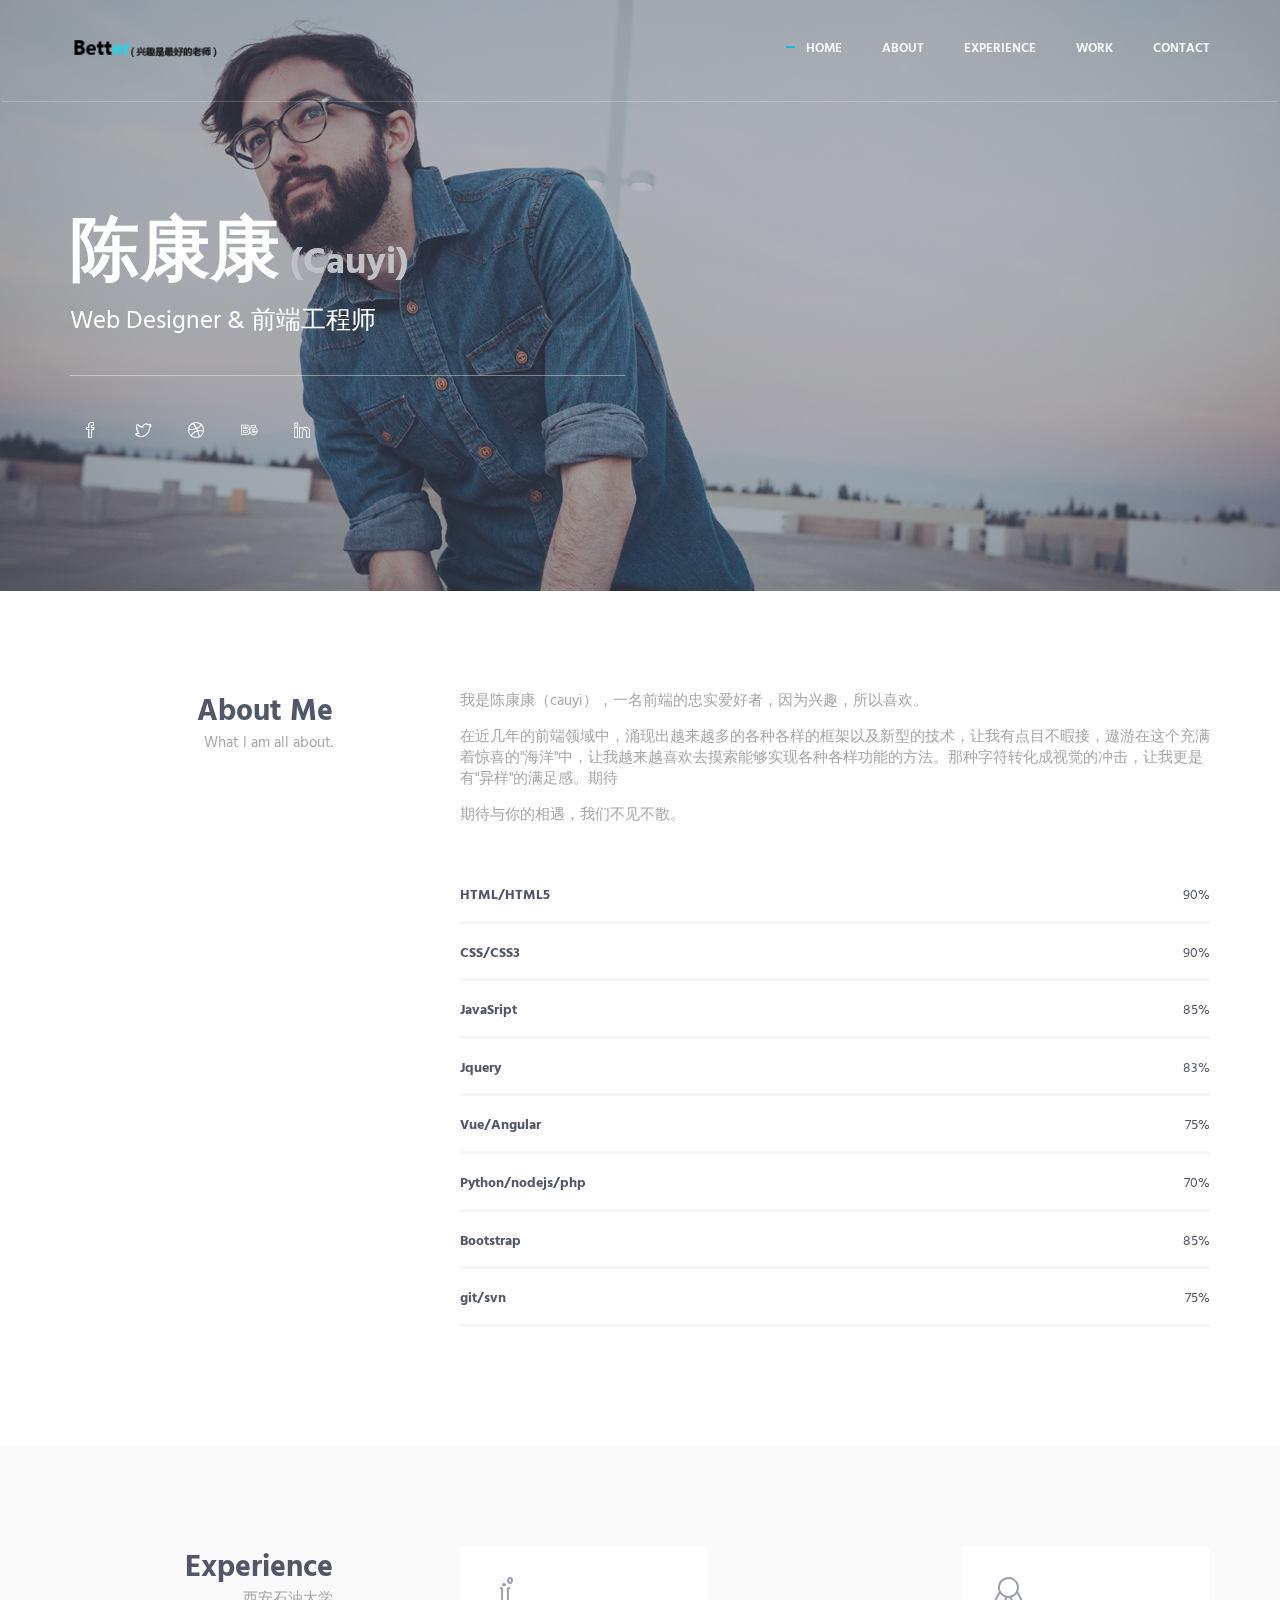
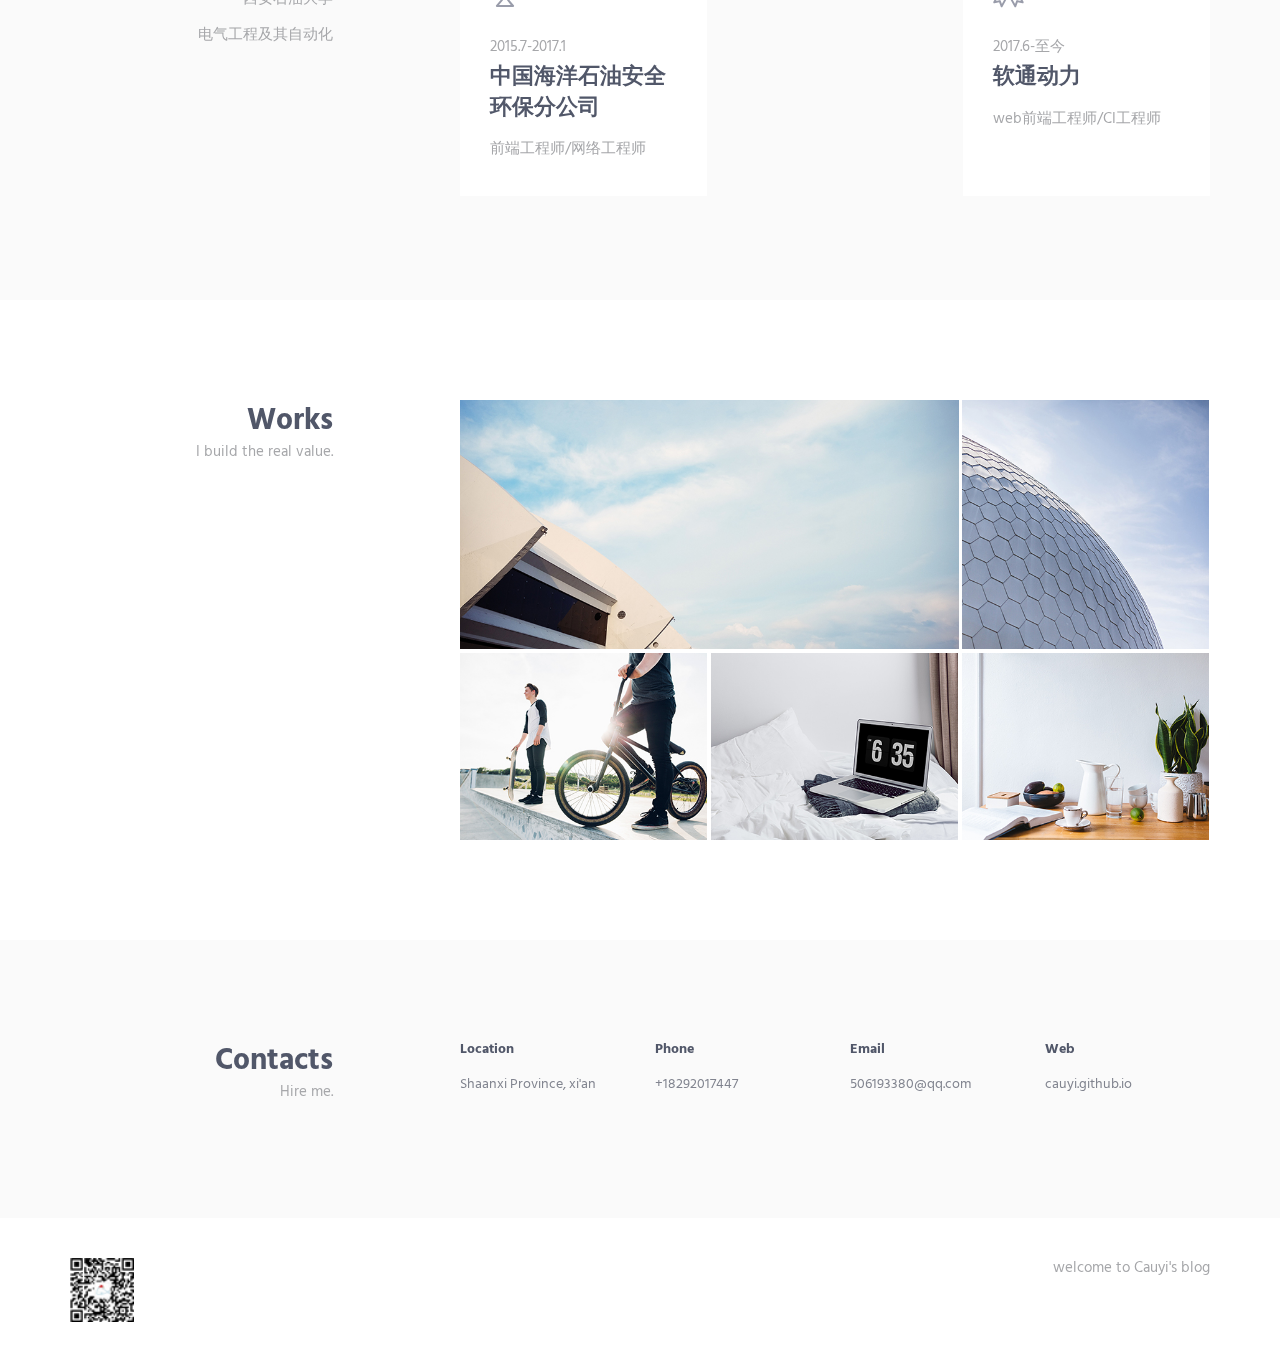
==== commit 73bf9db7: "modify something" ====
--- a/index.html
+++ b/index.html
@@ -99,39 +99,64 @@
                 <div class="row">
                     <div class="col-sm-3 sm-margin-b-30">
                         <div class="text-right sm-text-left">
-                            <h2 class="margin-b-0">Intro</h2>
+                            <h2 class="margin-b-0">About Me</h2>
                             <p>What I am all about.</p>
                         </div>
                     </div>
                     <div class="col-sm-8 col-sm-offset-1">
                         <div class="margin-b-60">
-                            <p>I'm Alex Teseira, orem ipsum dolor sit amet, consectetur adipisicing elit, sed do eiusmod tempor incididunt ut labore et dolore magna aliqua. Ut enim ad minim veniam, quis nostrud exercitation ullamco laboris nisi ut aliquip ex ea commodo consequat.</p>
-                            <p>Duis aute irure dolor in reprehenderit in voluptate velit esse cillum dolore eu fugiat nulla pariatur. Excepteur sint occaecat cupidatat non proident, sunt in culpa qui officia deserunt mollit anim id est laborum.</p>
+                            <p>我是陈康康（cauyi），一名前端的忠实爱好者，因为兴趣，所以喜欢。</p>
+                            <p>在近几年的前端领域中，涌现出越来越多的各种各样的框架以及新型的技术，让我有点目不暇接，遨游在这个充满着惊喜的"海洋"中，让我越来越喜欢去摸索能够实现各种各样功能的方法。那种字符转化成视觉的冲击，让我更是有"异样"的满足感。期待</p>
+                            <p>期待与你的相遇，我们不见不散。</p>
                         </div>
 
                         <!-- Progress Box -->
                         <div class="progress-box">
-                            <h5>PHP <span class="color-heading pull-right">87%</span></h5>
-                            <div class="progress">
-                                <div class="progress-bar bg-color-base" role="progressbar" data-width="87"></div>
-                            </div>
-                        </div>
-                        <div class="progress-box">
-                            <h5>HTML5 <span class="color-heading pull-right">96%</span></h5>
-                            <div class="progress">
-                                <div class="progress-bar bg-color-base" role="progressbar" data-width="96"></div>
-                            </div>
-                        </div>
-                        <div class="progress-box">
-                            <h5>JavaSript <span class="color-heading pull-right">52%</span></h5>
-                            <div class="progress">
-                                <div class="progress-bar bg-color-base" role="progressbar" data-width="52"></div>
-                            </div>
-                        </div>
-                        <div class="progress-box">
-                            <h5>Photoshop <span class="color-heading pull-right">77%</span></h5>
-                            <div class="progress">
-                                <div class="progress-bar bg-color-base" role="progressbar" data-width="77"></div>
+                            <h5>HTML/HTML5 <span class="color-heading pull-right">90%</span></h5>
+                            <div class="progress">
+                                <div class="progress-bar bg-color-base" role="progressbar" data-width="90"></div>
+                            </div>
+                        </div>
+                        <div class="progress-box">
+                            <h5>CSS/CSS3 <span class="color-heading pull-right">90%</span></h5>
+                            <div class="progress">
+                                <div class="progress-bar bg-color-base" role="progressbar" data-width="90"></div>
+                            </div>
+                        </div>
+                        <div class="progress-box">
+                            <h5>JavaSript <span class="color-heading pull-right">85%</span></h5>
+                            <div class="progress">
+                                <div class="progress-bar bg-color-base" role="progressbar" data-width="85"></div>
+                            </div>
+                        </div>
+                        <div class="progress-box">
+                            <h5>Jquery<span class="color-heading pull-right">83%</span></h5>
+                            <div class="progress">
+                                <div class="progress-bar bg-color-base" role="progressbar" data-width="83"></div>
+                            </div>
+                        </div>
+                        <div class="progress-box">
+                            <h5>Vue/Angular<span class="color-heading pull-right">75%</span></h5>
+                            <div class="progress">
+                                <div class="progress-bar bg-color-base" role="progressbar" data-width="75"></div>
+                            </div>
+                        </div>
+                        <div class="progress-box">
+                            <h5>Python/nodejs/php<span class="color-heading pull-right">70%</span></h5>
+                            <div class="progress">
+                                <div class="progress-bar bg-color-base" role="progressbar" data-width="75"></div>
+                            </div>
+                        </div>
+                        <div class="progress-box">
+                            <h5>Bootstrap<span class="color-heading pull-right">85%</span></h5>
+                            <div class="progress">
+                                <div class="progress-bar bg-color-base" role="progressbar" data-width="85"></div>
+                            </div>
+                        </div>
+                        <div class="progress-box">
+                            <h5>git/svn<span class="color-heading pull-right">75%</span></h5>
+                            <div class="progress">
+                                <div class="progress-bar bg-color-base" role="progressbar" data-width="75"></div>
                             </div>
                         </div>
                         <!-- End Progress Box -->
@@ -150,7 +175,8 @@
                         <div class="col-sm-3 sm-margin-b-30">
                             <div class="text-right sm-text-left">
                                 <h2 class="margin-b-0">Experience</h2>
-                                <p>Batman would be jealous.</p>
+                                <p>西安石油大学</p>
+                                <p>电气工程及其自动化</p>
                             </div>
                         </div>
                         <div class="col-sm-8 col-sm-offset-1">
@@ -161,10 +187,11 @@
                                             <i class="service-icon icon-chemistry"></i>
                                         </div>
                                         <div class="service-info">
-                                            <h3>HTML5/CSS3</h3>
-                                            <p class="margin-b-5">Lorem ipsum dolor amet consectetur ut consequat siad esqudiat dolor</p>
-                                        </div>
-                                        <a href="#" class="content-wrapper-link"></a>    
+                                            <p class="margin-b-5">2015.7-2017.1</p>
+                                            <h3>中国海洋石油安全环保分公司</h3>
+                                            <p class="margin-b-5">前端工程师/网络工程师</p>
+                                        </div>
+                                           
                                     </div>
                                 </div>
                                 <div class="col-md-4 md-margin-b-4">
@@ -173,10 +200,11 @@
                                             <i class="service-icon color-white icon-screen-tablet"></i>
                                         </div>
                                         <div class="service-info">
-                                            <h3 class="color-white">Photoshop</h3>
-                                            <p class="color-white margin-b-5">Lorem ipsum dolor amet consectetur ut consequat siad esqudiat dolor</p>
-                                        </div>
-                                        <a href="#" class="content-wrapper-link"></a>    
+                                            <p class="margin-b-5" style="color: #fff">2017.1-2017.6</p>
+                                            <h3 class="color-white">中软国际</h3>
+                                            <p class="color-white margin-b-5">web前端工程师（2017.6因业务汇聚切到软通）</p>
+                                        </div>
+                                         
                                     </div>
                                 </div>
                                 <div class="col-md-4">
@@ -185,10 +213,11 @@
                                             <i class="service-icon icon-badge"></i>
                                         </div>
                                         <div class="service-info">
-                                            <h3>Front-end</h3>
-                                            <p class="margin-b-5">Lorem ipsum dolor amet consectetur ut consequat siad esqudiat dolor</p>
-                                        </div>
-                                        <a href="#" class="content-wrapper-link"></a>    
+                                            <p class="margin-b-5">2017.6-至今</p>
+                                            <h3>软通动力</h3>
+                                            <p class="margin-b-5">web前端工程师/CI工程师</p>
+                                        </div>
+                                          
                                     </div>
                                 </div>
                             </div>
@@ -224,27 +253,26 @@
                                         <div class="work-popup-content">
                                             <a href="javascript:void(0);" class="work-popup-close">Hide</a>
                                             <div class="margin-b-30">
-                                                <h3 class="margin-b-5">Art Of Coding</h3>
-                                                <span>Clean &amp; Minimalistic Design</span>
+                                                <h3 class="margin-b-5">安全环保分公司主页</h3>
+                                                <span>web Design &amp; Code</span>
                                             </div>
                                             <div class="row">
                                                 <div class="col-sm-8 work-popup-content-divider sm-margin-b-20">
                                                     <div class="margin-t-10 sm-margin-t-0">
-                                                        <p>Duis aute irure dolor in reprehenderit in voluptate velit esse cillum dolore eu fugiat nulla pariatur. Excepteur sint occaecat cupidatat non proident, sunt in culpa qui officia deserunt mollit anim id est laborum.</p>
-                                                        <p>Lorem ipsum dolor sit amet, consectetur adipisicing elit, sed do eiusmod tempor incididunt ut labore et dolore magna aliqua. Ut enim ad minim veniam, quis nostrud.</p>
+                                                        <p>该项目主要是为安全环保分公司展示公司文化以及公司业务。</p>
+                                                        <p>该项目主要采用了html+css布局，php作为后台，项目中主要参与设计编码了培训中心的部分页面。</p>
                                                         <ul class="list-inline work-popup-tag">
                                                             <li class="work-popup-tag-item"><a class="work-popup-tag-link" href="#">Design,</a></li>
                                                             <li class="work-popup-tag-item"><a class="work-popup-tag-link" href="#">Coding,</a></li>
-                                                            <li class="work-popup-tag-item"><a class="work-popup-tag-link" href="#">Portfolio</a></li>
                                                         </ul>
                                                     </div>
                                                 </div>
                                                 <div class="col-sm-4">
                                                     <div class="margin-t-10 sm-margin-t-0">
-                                                        <p class="margin-b-5"><strong>Project Leader:</strong> John Doe</p>
-                                                        <p class="margin-b-5"><strong>Designer:</strong> Alisa Keys</p>
-                                                        <p class="margin-b-5"><strong>Developer:</strong> Mark Doe</p>
-                                                        <p class="margin-b-5"><strong>Customer:</strong> Keenthemes</p>
+                                                        <p class="margin-b-5"><strong>Project Leader:</strong> huaizeng，liu</p>
+                                                        <p class="margin-b-5"><strong>Designer:</strong> yuxi，chen</p>
+                                                        <p class="margin-b-5"><strong>Developer:</strong> mingjie，wang</p>
+                                                        <p class="margin-b-5"><strong>Customer:</strong> CNOOC</p>
                                                     </div>
                                                 </div>
                                             </div>
@@ -263,27 +291,27 @@
                                         <div class="work-popup-content">
                                             <a href="javascript:void(0);" class="work-popup-close">Hide</a>
                                             <div class="margin-b-30">
-                                                <h3 class="margin-b-5">Art Of Coding</h3>
-                                                <span>Clean &amp; Minimalistic Design</span>
+                                                <h3 class="margin-b-5">iBoard任务管理平台</h3>
+                                                <span>web Design &amp; Code</span>
                                             </div>
                                             <div class="row">
                                                 <div class="col-sm-8 work-popup-content-divider sm-margin-b-20">
                                                     <div class="margin-t-10 sm-margin-t-0">
-                                                        <p>Duis aute irure dolor in reprehenderit in voluptate velit esse cillum dolore eu fugiat nulla pariatur. Excepteur sint occaecat cupidatat non proident, sunt in culpa qui officia deserunt mollit anim id est laborum.</p>
-                                                        <p>Lorem ipsum dolor sit amet, consectetur adipisicing elit, sed do eiusmod tempor incididunt ut labore et dolore magna aliqua. Ut enim ad minim veniam, quis nostrud.</p>
+                                                        <p>此平台为无线GBSC内部用来追踪任务进度的管理平台</p>
+                                                        <p>此平台采用实时性极强的框架meteor作为主框架，jade作为前台模板，后台采用nodejs，数据库为mongodb，作为meteor的二次开发，在资料极少的情况下，为此平台添加了需要的各种功能，所有的开发与测试均为自己完成。获得客户的好评。</p>
                                                         <ul class="list-inline work-popup-tag">
                                                             <li class="work-popup-tag-item"><a class="work-popup-tag-link" href="#">Design,</a></li>
                                                             <li class="work-popup-tag-item"><a class="work-popup-tag-link" href="#">Coding,</a></li>
-                                                            <li class="work-popup-tag-item"><a class="work-popup-tag-link" href="#">Portfolio</a></li>
+                                                            
                                                         </ul>
                                                     </div>
                                                 </div>
                                                 <div class="col-sm-4">
                                                     <div class="margin-t-10 sm-margin-t-0">
-                                                        <p class="margin-b-5"><strong>Project Leader:</strong> John Doe</p>
-                                                        <p class="margin-b-5"><strong>Designer:</strong> Alisa Keys</p>
-                                                        <p class="margin-b-5"><strong>Developer:</strong> Mark Doe</p>
-                                                        <p class="margin-b-5"><strong>Customer:</strong> Keenthemes</p>
+                                                        <p class="margin-b-5"><strong>Project Leader:</strong> jing Li</p>
+                                                        <p class="margin-b-5"><strong>Designer:</strong> pengxuan yang，kangkang chen</p>
+                                                        <p class="margin-b-5"><strong>Developer:</strong>kangkang chen </p>
+                                                        <p class="margin-b-5"><strong>Customer:</strong> GBSC</p>
                                                     </div>
                                                 </div>
                                             </div>
@@ -302,27 +330,27 @@
                                         <div class="work-popup-content">
                                             <a href="javascript:void(0);" class="work-popup-close">Hide</a>
                                             <div class="margin-b-30">
-                                                <h3 class="margin-b-5">Art Of Coding</h3>
-                                                <span>Clean &amp; Minimalistic Design</span>
+                                                <h3 class="margin-b-5">GSMLicense速查工具（网站）</h3>
+                                                <span>web Design &amp; Code</span>
                                             </div>
                                             <div class="row">
                                                 <div class="col-sm-8 work-popup-content-divider sm-margin-b-20">
                                                     <div class="margin-t-10 sm-margin-t-0">
-                                                        <p>Duis aute irure dolor in reprehenderit in voluptate velit esse cillum dolore eu fugiat nulla pariatur. Excepteur sint occaecat cupidatat non proident, sunt in culpa qui officia deserunt mollit anim id est laborum.</p>
-                                                        <p>Lorem ipsum dolor sit amet, consectetur adipisicing elit, sed do eiusmod tempor incididunt ut labore et dolore magna aliqua. Ut enim ad minim veniam, quis nostrud.</p>
+                                                        <p>此网站为方便客户对于GSMLicense进行速查的一个工具网站</p>
+                                                        <p>该项目后台为java，前台为jsp，数据为手动导入的excel表格，后台对表格进行梳理，将数据展现到页面上，在页面上可以对数据进行筛选，排序等操作，还可以方便用户进行数据的导出为excel。</p>
                                                         <ul class="list-inline work-popup-tag">
                                                             <li class="work-popup-tag-item"><a class="work-popup-tag-link" href="#">Design,</a></li>
                                                             <li class="work-popup-tag-item"><a class="work-popup-tag-link" href="#">Coding,</a></li>
-                                                            <li class="work-popup-tag-item"><a class="work-popup-tag-link" href="#">Portfolio</a></li>
+                                                            
                                                         </ul>
                                                     </div>
                                                 </div>
                                                 <div class="col-sm-4">
                                                     <div class="margin-t-10 sm-margin-t-0">
-                                                        <p class="margin-b-5"><strong>Project Leader:</strong> John Doe</p>
-                                                        <p class="margin-b-5"><strong>Designer:</strong> Alisa Keys</p>
-                                                        <p class="margin-b-5"><strong>Developer:</strong> Mark Doe</p>
-                                                        <p class="margin-b-5"><strong>Customer:</strong> Keenthemes</p>
+                                                        <p class="margin-b-5"><strong>Project Leader:</strong> zhao zeng</p>
+                                                        <p class="margin-b-5"><strong>Designer:</strong> yuan zhao</p>
+                                                        <p class="margin-b-5"><strong>Developer:</strong> kangkang chen</p>
+                                                
                                                     </div>
                                                 </div>
                                             </div>
@@ -341,27 +369,26 @@
                                         <div class="work-popup-content">
                                             <a href="javascript:void(0);" class="work-popup-close">Hide</a>
                                             <div class="margin-b-30">
-                                                <h3 class="margin-b-5">Art Of Coding</h3>
-                                                <span>Clean &amp; Minimalistic Design</span>
+                                                <h3 class="margin-b-5">wins RTU</h3>
+                                                <span>web Design &amp; Code</span>
                                             </div>
                                             <div class="row">
                                                 <div class="col-sm-8 work-popup-content-divider sm-margin-b-20">
                                                     <div class="margin-t-10 sm-margin-t-0">
-                                                        <p>Duis aute irure dolor in reprehenderit in voluptate velit esse cillum dolore eu fugiat nulla pariatur. Excepteur sint occaecat cupidatat non proident, sunt in culpa qui officia deserunt mollit anim id est laborum.</p>
-                                                        <p>Lorem ipsum dolor sit amet, consectetur adipisicing elit, sed do eiusmod tempor incididunt ut labore et dolore magna aliqua. Ut enim ad minim veniam, quis nostrud.</p>
+                                                        <p>这是wins app的RTU插件的pc端页面展示</p>
+                                                        <p>这也是java作为后台，将一个python的license清理工具部署到worker机上运行，而在前台传参，将excel表格作为数据源传入，进行处理，然后将结果展示出来。</p>
                                                         <ul class="list-inline work-popup-tag">
-                                                            <li class="work-popup-tag-item"><a class="work-popup-tag-link" href="#">Design,</a></li>
+                                                
                                                             <li class="work-popup-tag-item"><a class="work-popup-tag-link" href="#">Coding,</a></li>
-                                                            <li class="work-popup-tag-item"><a class="work-popup-tag-link" href="#">Portfolio</a></li>
-                                                        </ul>
+                                                            
                                                     </div>
                                                 </div>
                                                 <div class="col-sm-4">
                                                     <div class="margin-t-10 sm-margin-t-0">
-                                                        <p class="margin-b-5"><strong>Project Leader:</strong> John Doe</p>
-                                                        <p class="margin-b-5"><strong>Designer:</strong> Alisa Keys</p>
+                                                        <p class="margin-b-5"><strong>Project Leader:</strong> zhao zeng</p>
+                                                        <p class="margin-b-5"><strong>Designer:</strong> yuan zhao</p>
                                                         <p class="margin-b-5"><strong>Developer:</strong> Mark Doe</p>
-                                                        <p class="margin-b-5"><strong>Customer:</strong> Keenthemes</p>
+                                                      
                                                     </div>
                                                 </div>
                                             </div>
@@ -380,27 +407,27 @@
                                         <div class="work-popup-content">
                                             <a href="javascript:void(0);" class="work-popup-close">Hide</a>
                                             <div class="margin-b-30">
-                                                <h3 class="margin-b-5">Art Of Coding</h3>
-                                                <span>Clean &amp; Minimalistic Design</span>
+                                                <h3 class="margin-b-5">ITM加班工时汇报/DTS追踪汇总</h3>
+                                                <span>Code</span>
                                             </div>
                                             <div class="row">
                                                 <div class="col-sm-8 work-popup-content-divider sm-margin-b-20">
                                                     <div class="margin-t-10 sm-margin-t-0">
-                                                        <p>Duis aute irure dolor in reprehenderit in voluptate velit esse cillum dolore eu fugiat nulla pariatur. Excepteur sint occaecat cupidatat non proident, sunt in culpa qui officia deserunt mollit anim id est laborum.</p>
-                                                        <p>Lorem ipsum dolor sit amet, consectetur adipisicing elit, sed do eiusmod tempor incididunt ut labore et dolore magna aliqua. Ut enim ad minim veniam, quis nostrud.</p>
+                                                        <p>GBSC用来统计员工加班工时以及各员工的DTS进度跟踪</p>
+                                                        <p>采用了Django+python，主要是对前台数据表进行筛选和排序，，同时增加了员工对于自己的加班工时的上报以及预留了其他功能的留白。</p>
                                                         <ul class="list-inline work-popup-tag">
                                                             <li class="work-popup-tag-item"><a class="work-popup-tag-link" href="#">Design,</a></li>
                                                             <li class="work-popup-tag-item"><a class="work-popup-tag-link" href="#">Coding,</a></li>
-                                                            <li class="work-popup-tag-item"><a class="work-popup-tag-link" href="#">Portfolio</a></li>
+                                                           
                                                         </ul>
                                                     </div>
                                                 </div>
                                                 <div class="col-sm-4">
                                                     <div class="margin-t-10 sm-margin-t-0">
-                                                        <p class="margin-b-5"><strong>Project Leader:</strong> John Doe</p>
-                                                        <p class="margin-b-5"><strong>Designer:</strong> Alisa Keys</p>
-                                                        <p class="margin-b-5"><strong>Developer:</strong> Mark Doe</p>
-                                                        <p class="margin-b-5"><strong>Customer:</strong> Keenthemes</p>
+                                                        <p class="margin-b-5"><strong>Project Leader:</strong> jing Li</p>
+                                                        <p class="margin-b-5"><strong>Designer:</strong> pengxuan yang</p>
+                                                        <p class="margin-b-5"><strong>Developer:</strong> kangkang chen/bin liu</p>
+                                                        <p class="margin-b-5"><strong>Customer:</strong>GBSC</p>
                                                     </div>
                                                 </div>
                                             </div>
